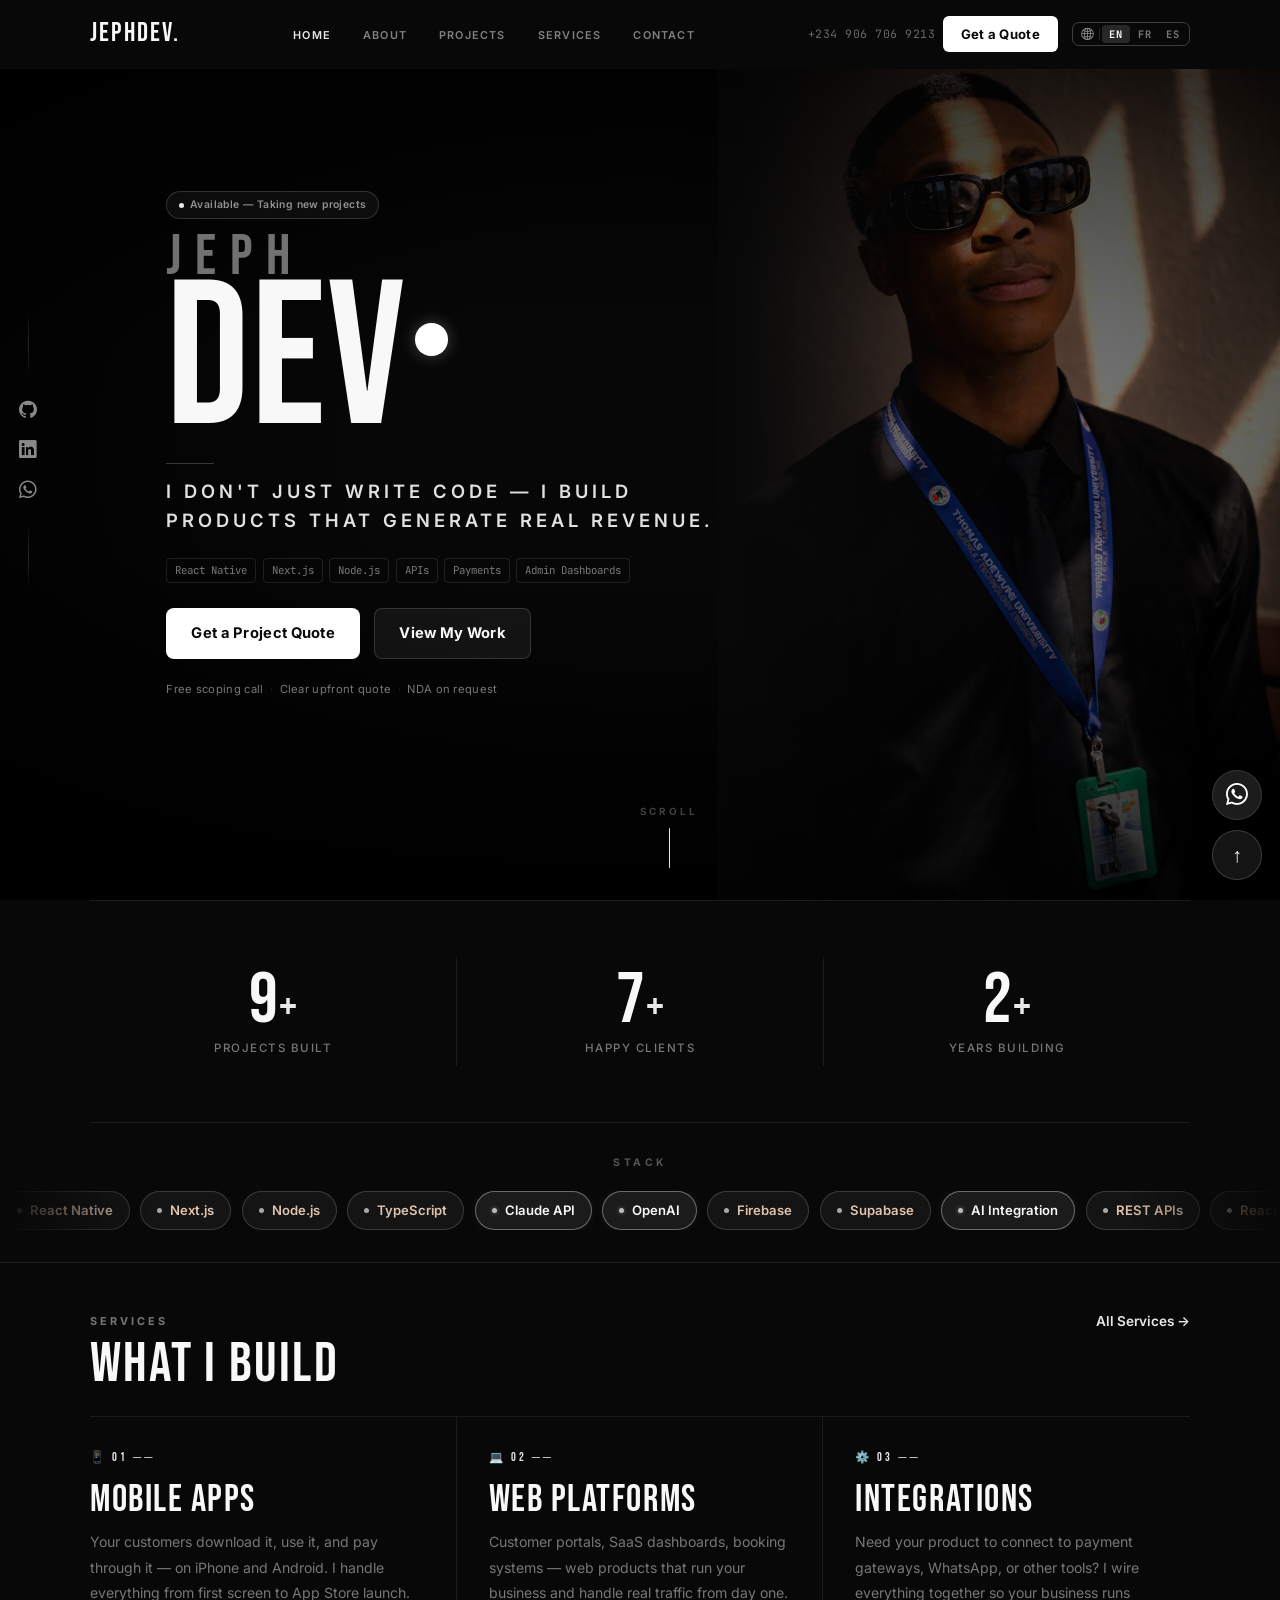
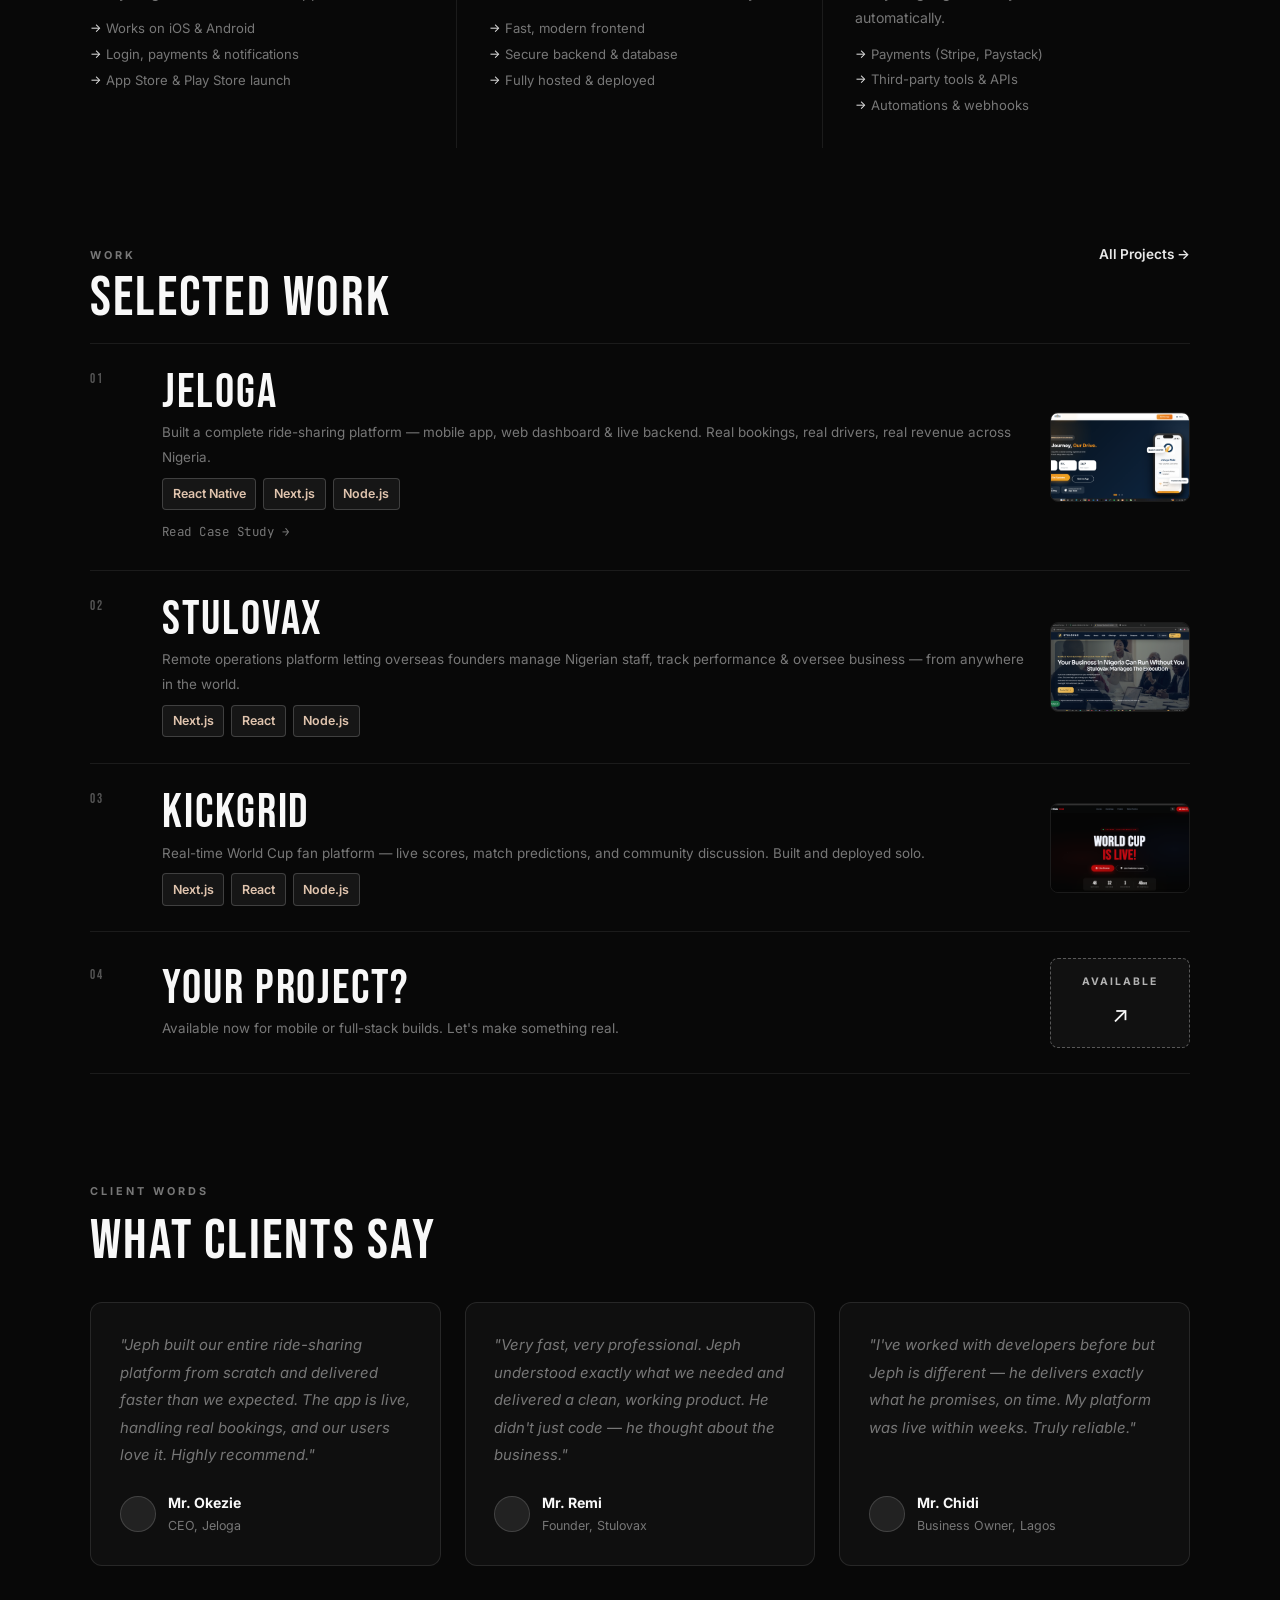
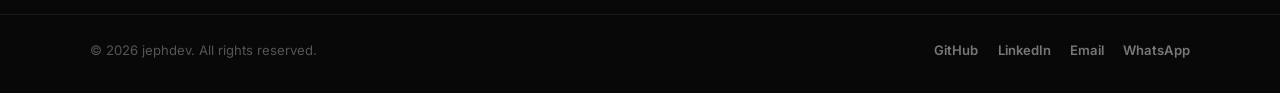
==== index.html @ 348a122e "Initial portfolio release — jephdev - Hero with cinematic DEV• blur reveal animation - Jeloga case s" ====
<!DOCTYPE html>
<html lang="en">
<head>
  <meta charset="UTF-8" />
  <meta name="viewport" content="width=device-width, initial-scale=1.0" />
  <title>jephdev | Mobile & Full-Stack Developer</title>
  <link rel="icon" type="image/png" href="favicon.png" />
  <meta name="description" content="jephdev — Mobile & Full-Stack developer. React Native, Next.js, Node.js. Available for hire." />
  <meta property="og:title" content="jephdev | Mobile & Full-Stack Developer" />
  <meta property="og:description" content="Building React Native apps and full-stack products. Available for your next project." />
  <meta property="og:image" content="profile.png" />
  <meta property="og:type" content="website" />
  <meta name="twitter:card" content="summary_large_image" />
  <link rel="preconnect" href="https://fonts.googleapis.com" />
  <link rel="preconnect" href="https://fonts.gstatic.com" crossorigin />
  <link href="https://fonts.googleapis.com/css2?family=Bebas+Neue&family=Inter:wght@400;500;600;700;800&family=JetBrains+Mono:wght@400;600;700&display=swap" rel="stylesheet" />
  <link rel="stylesheet" href="styles.css" />
</head>
<body>

  <!-- ══ NAV OVERLAY ══ -->
  <div class="nav-overlay" id="navOverlay" role="dialog" aria-modal="true" aria-label="Navigation">
    <div class="nav-overlay-inner">
      <ul class="nav-overlay-links">
        <li><a href="index.html" class="current"><span class="nav-num">01</span><span data-i18n="nav.home">Home</span></a></li>
        <li><a href="about.html"><span class="nav-num">02</span><span data-i18n="nav.about">About</span></a></li>
        <li><a href="projects.html"><span class="nav-num">03</span><span data-i18n="nav.projects">Projects</span></a></li>
        <li><a href="services.html"><span class="nav-num">04</span><span data-i18n="nav.services">Services</span></a></li>
        <li><a href="contact.html"><span class="nav-num">05</span><span data-i18n="nav.contact">Contact</span></a></li>
      </ul>
      <div class="nav-overlay-socials">
        <a href="https://github.com/jephcoded" target="_blank" rel="noopener noreferrer">GitHub</a>
        <a href="https://linkedin.com/in/jephdev" target="_blank" rel="noopener noreferrer">LinkedIn</a>
        <a href="mailto:jephcoding@gmail.com">Email</a>
        <a href="https://wa.me/2349067069213" target="_blank" rel="noopener noreferrer">WhatsApp</a>
      </div>
    </div>
  </div>

  <!-- ══ HEADER ══ -->
  <header class="header" id="siteHeader">
    <nav class="nav container">
      <a href="index.html" class="logo">jephdev<span>.</span></a>
      <ul class="nav-links-inline">
        <li><a href="index.html" class="current" data-i18n="nav.home">Home</a></li>
        <li><a href="about.html" data-i18n="nav.about">About</a></li>
        <li><a href="projects.html" data-i18n="nav.projects">Projects</a></li>
        <li><a href="services.html" data-i18n="nav.services">Services</a></li>
        <li><a href="contact.html" data-i18n="nav.contact">Contact</a></li>
      </ul>
      <div class="nav-right">
        <a href="tel:+2349067069213" class="nav-phone">+234 906 706 9213</a>
        <a href="contact.html" class="nav-cta-btn" data-i18n="nav.cta">Get a Quote</a>
        <a href="https://github.com/jephcoded" class="nav-icon-btn" target="_blank" rel="noopener noreferrer" aria-label="GitHub"><i class="bi bi-github"></i></a>
        <a href="https://wa.me/2349067069213" class="nav-icon-btn whatsapp-btn" target="_blank" rel="noopener noreferrer" aria-label="WhatsApp"><i class="bi bi-whatsapp"></i></a>
        <button class="menu-btn" id="menuBtn" aria-label="Open menu" aria-expanded="false" aria-controls="navOverlay">
          <span class="bar"></span><span class="bar"></span><span class="bar"></span>
        </button>
        <div class="lang-switcher">
          <button class="lang-btn active" data-lang="en">EN</button>
          <button class="lang-btn" data-lang="fr">FR</button>
          <button class="lang-btn" data-lang="es">ES</button>
        </div>
      </div>
    </nav>
  </header>

  <main>
    <section class="hero-full" id="hero">
      <aside class="hero-social-bar" aria-label="Social links">
        <div class="hero-social-line"></div>
        <a href="https://github.com/jephcoded" target="_blank" rel="noopener noreferrer" aria-label="GitHub"><i class="bi bi-github"></i></a>
        <a href="https://linkedin.com/in/jephdev" target="_blank" rel="noopener noreferrer" aria-label="LinkedIn"><i class="bi bi-linkedin"></i></a>
        <a href="https://wa.me/2349067069213" target="_blank" rel="noopener noreferrer" aria-label="WhatsApp"><i class="bi bi-whatsapp"></i></a>
        <div class="hero-social-line"></div>
      </aside>
      <div class="hero-photo-panel" aria-hidden="true">
        <img src="profile.png" alt="" class="hero-photo-img" loading="eager" />
      </div>
      <div class="hero-content">
        <div class="hero-avail-tag">
          <span class="hero-badge-dot"></span><span data-i18n="hero.badge">Available — Taking new projects</span>
        </div>
        <div class="hero-name-block">
          <span class="hero-name-top">JEPH</span>
          <span class="hero-name-big">DEV<span class="name-dot" aria-hidden="true"></span></span>
        </div>
        <p class="hero-tagline" id="heroTagline" data-i18n="hero.tagline">I don't just write code — I build products that generate real revenue.</p>
        <div class="hero-tech-tags" aria-hidden="true">
          <span>React Native</span><span>Next.js</span><span>Node.js</span><span>APIs</span><span>Payments</span><span>Admin Dashboards</span>
        </div>
        <div class="hero-actions" id="heroActions">
          <a href="contact.html" class="btn" data-i18n="hero.cta1">Get a Project Quote</a>
          <a href="projects.html" class="btn btn-ghost" data-i18n="hero.cta2">View My Work</a>
        </div>
        <p class="hero-trust">
          <span data-i18n="hero.trust1">Free scoping call</span>
          <span class="hero-trust-sep">·</span>
          <span data-i18n="hero.trust2">Clear upfront quote</span>
          <span class="hero-trust-sep">·</span>
          <span data-i18n="hero.trust3">NDA on request</span>
        </p>
      </div>
      <div class="hero-scroll" id="heroScroll" aria-hidden="true">
        <span data-i18n="hero.scroll">scroll</span>
        <div class="scroll-line"></div>
      </div>
    </section>

    <!-- ── Stats ── -->
    <section class="stats-section container">
      <div class="stats-row">
        <div class="stat-item">
          <div class="stat-number-wrap"><span class="stat-number" data-target="10">10</span><span class="stat-suffix">+</span></div>
          <span class="stat-label" data-i18n="stat.projects">Projects Built</span>
        </div>
        <div class="stat-item">
          <div class="stat-number-wrap"><span class="stat-number" data-target="8">8</span><span class="stat-suffix">+</span></div>
          <span class="stat-label" data-i18n="stat.clients">Happy Clients</span>
        </div>
        <div class="stat-item">
          <div class="stat-number-wrap"><span class="stat-number" data-target="3">3</span><span class="stat-suffix">+</span></div>
          <span class="stat-label" data-i18n="stat.years">Years Building</span>
        </div>
      </div>
    </section>

    <!-- ── Tech Marquee ── -->
    <section class="tech-section">
      <p class="tech-label">Stack</p>
      <div class="tech-marquee">
        <div class="tech-track" aria-hidden="true">
          <span class="tech-chip"><span class="tech-chip-dot"></span>React Native</span>
          <span class="tech-chip"><span class="tech-chip-dot"></span>Next.js</span>
          <span class="tech-chip"><span class="tech-chip-dot"></span>Node.js</span>
          <span class="tech-chip"><span class="tech-chip-dot"></span>TypeScript</span>
          <span class="tech-chip tech-chip--ai"><span class="tech-chip-dot"></span>Claude API</span>
          <span class="tech-chip tech-chip--ai"><span class="tech-chip-dot"></span>OpenAI</span>
          <span class="tech-chip"><span class="tech-chip-dot"></span>Firebase</span>
          <span class="tech-chip"><span class="tech-chip-dot"></span>Supabase</span>
          <span class="tech-chip tech-chip--ai"><span class="tech-chip-dot"></span>AI Integration</span>
          <span class="tech-chip"><span class="tech-chip-dot"></span>REST APIs</span>
          <span class="tech-chip"><span class="tech-chip-dot"></span>React</span>
          <span class="tech-chip"><span class="tech-chip-dot"></span>Git &amp; GitHub</span>
          <span class="tech-chip tech-chip--ai"><span class="tech-chip-dot"></span>Prompt Engineering</span>
          <span class="tech-chip"><span class="tech-chip-dot"></span>Figma</span>
          <span class="tech-chip"><span class="tech-chip-dot"></span>React Native</span>
          <span class="tech-chip"><span class="tech-chip-dot"></span>Next.js</span>
          <span class="tech-chip"><span class="tech-chip-dot"></span>Node.js</span>
          <span class="tech-chip"><span class="tech-chip-dot"></span>TypeScript</span>
          <span class="tech-chip tech-chip--ai"><span class="tech-chip-dot"></span>Claude API</span>
          <span class="tech-chip tech-chip--ai"><span class="tech-chip-dot"></span>OpenAI</span>
          <span class="tech-chip"><span class="tech-chip-dot"></span>Firebase</span>
          <span class="tech-chip"><span class="tech-chip-dot"></span>Supabase</span>
          <span class="tech-chip tech-chip--ai"><span class="tech-chip-dot"></span>AI Integration</span>
          <span class="tech-chip"><span class="tech-chip-dot"></span>REST APIs</span>
          <span class="tech-chip"><span class="tech-chip-dot"></span>React</span>
          <span class="tech-chip"><span class="tech-chip-dot"></span>Git &amp; GitHub</span>
          <span class="tech-chip tech-chip--ai"><span class="tech-chip-dot"></span>Prompt Engineering</span>
          <span class="tech-chip"><span class="tech-chip-dot"></span>Figma</span>
        </div>
      </div>
    </section>

    <!-- ── What I Build ── -->
    <section class="section container">
      <div style="display:flex; justify-content:space-between; align-items:center; flex-wrap:wrap; gap:0.5rem;">
        <p class="section-eyebrow" style="margin:0;" data-i18n="svc.eyebrow">Services</p>
        <a href="services.html" class="text-link" style="font-size:0.85rem;" data-i18n="svc.all">All Services →</a>
      </div>
      <h2 data-i18n="svc.title">What I Build</h2>
      <div class="services-editorial">
        <div class="service-col">
          <span class="service-col-num">📱 01 ──</span>
          <h3 data-i18n="svc1.title">Mobile Apps</h3>
          <p data-i18n="svc1.desc">Your customers download it, use it, and pay through it — on iPhone and Android. I handle everything from first screen to App Store launch.</p>
          <ul>
            <li data-i18n="svc1.li1">Works on iOS &amp; Android</li>
            <li data-i18n="svc1.li2">Login, payments &amp; notifications</li>
            <li data-i18n="svc1.li3">App Store &amp; Play Store launch</li>
          </ul>
        </div>
        <div class="service-col">
          <span class="service-col-num">💻 02 ──</span>
          <h3 data-i18n="svc2.title">Web Platforms</h3>
          <p data-i18n="svc2.desc">Customer portals, SaaS dashboards, booking systems — web products that run your business and handle real traffic from day one.</p>
          <ul>
            <li data-i18n="svc2.li1">Fast, modern frontend</li>
            <li data-i18n="svc2.li2">Secure backend &amp; database</li>
            <li data-i18n="svc2.li3">Fully hosted &amp; deployed</li>
          </ul>
        </div>
        <div class="service-col">
          <span class="service-col-num">⚙️ 03 ──</span>
          <h3 data-i18n="svc3.title">Integrations</h3>
          <p data-i18n="svc3.desc">Need your product to connect to payment gateways, WhatsApp, or other tools? I wire everything together so your business runs automatically.</p>
          <ul>
            <li data-i18n="svc3.li1">Payments (Stripe, Paystack)</li>
            <li data-i18n="svc3.li2">Third-party tools &amp; APIs</li>
            <li data-i18n="svc3.li3">Automations &amp; webhooks</li>
          </ul>
        </div>
      </div>
    </section>

    <!-- ── Selected Work ── -->
    <section class="section container">
      <div style="display:flex; justify-content:space-between; align-items:center; flex-wrap:wrap; gap:0.5rem;">
        <p class="section-eyebrow" style="margin:0;" data-i18n="work.eyebrow">Work</p>
        <a href="projects.html" class="text-link" style="font-size:0.85rem;" data-i18n="work.all">All Projects →</a>
      </div>
      <h2 data-i18n="work.title">Selected Work</h2>

      <div class="work-visual-list">

        <a href="jeloga.html" class="work-visual-item">
          <div class="work-visual-left">
            <span class="work-num">01</span>
            <div class="work-info">
              <h3 data-i18n="work1.title">Jeloga</h3>
              <p data-i18n="work1.desc">Built a complete ride-sharing platform — mobile app, web dashboard &amp; live backend. Real bookings, real drivers, real revenue across Nigeria.</p>
              <div class="stack-tags" style="margin-top:0.5rem;">
                <span>React Native</span><span>Next.js</span><span>Node.js</span>
              </div>
              <span style="display:inline-block; margin-top:0.75rem; font-size:0.78rem; font-family:var(--font-mono); color:var(--muted); letter-spacing:0.04em;" data-i18n="work1.cs">Read Case Study →</span>
            </div>
          </div>
          <div class="work-visual-right">
            <img src="jeloga.png" alt="Jeloga preview" class="work-thumb" loading="lazy" />
            <span class="work-arrow-badge">→</span>
          </div>
        </a>

        <a href="https://stulovax.com" target="_blank" rel="noopener noreferrer" class="work-visual-item">
          <div class="work-visual-left">
            <span class="work-num">02</span>
            <div class="work-info">
              <h3 data-i18n="work2.title">Stulovax</h3>
              <p data-i18n="work2.desc">Remote operations platform letting overseas founders manage Nigerian staff, track performance &amp; oversee business — from anywhere in the world.</p>
              <div class="stack-tags" style="margin-top:0.5rem;">
                <span>Next.js</span><span>React</span><span>Node.js</span>
              </div>
            </div>
          </div>
          <div class="work-visual-right">
            <img src="stulovax2.png" alt="Stulovax preview" class="work-thumb" loading="lazy" />
            <span class="work-arrow-badge">↗</span>
          </div>
        </a>

        <a href="https://kickgrid.live" target="_blank" rel="noopener noreferrer" class="work-visual-item">
          <div class="work-visual-left">
            <span class="work-num">03</span>
            <div class="work-info">
              <h3 data-i18n="work3.title">Kickgrid</h3>
              <p data-i18n="work3.desc">Real-time World Cup fan platform — live scores, match predictions, and community discussion. Built and deployed solo.</p>
              <div class="stack-tags" style="margin-top:0.5rem;">
                <span>Next.js</span><span>React</span><span>Node.js</span>
              </div>
            </div>
          </div>
          <div class="work-visual-right">
            <img src="kickgrid.png" alt="Kickgrid preview" class="work-thumb" loading="lazy" />
            <span class="work-arrow-badge">↗</span>
          </div>
        </a>

        <a href="contact.html" class="work-visual-item">
          <div class="work-visual-left">
            <span class="work-num">04</span>
            <div class="work-info">
              <h3 data-i18n="work4.title">Your Project?</h3>
              <p data-i18n="work4.desc">Available now for mobile or full-stack builds. Let's make something real.</p>
            </div>
          </div>
          <div class="work-visual-right">
            <div class="work-thumb-placeholder">
              <span style="font-size:0.65rem; letter-spacing:2px; text-transform:uppercase; color:var(--text); font-weight:700; opacity:0.7;" data-i18n="work4.avail">Available</span>
              <span style="font-size:1.4rem; color:var(--text);">↗</span>
            </div>
          </div>
        </a>

      </div>
    </section>

    <!-- ── Testimonials ── -->
    <section class="section container">
      <p class="section-eyebrow" data-i18n="testi.eyebrow">Client Words</p>
      <h2 data-i18n="testi.title">What Clients Say</h2>
      <div class="testimonials-grid">

        <div class="testimonial-card">
          <p class="testimonial-quote" data-i18n="testi1.quote">"Jeph built our entire ride-sharing platform from scratch and delivered faster than we expected. The app is live, handling real bookings, and our users love it. Highly recommend."</p>
          <div class="testimonial-author">
            <div class="testimonial-dot"></div>
            <div>
              <span class="testimonial-name" data-i18n="testi1.name">Mr. Okezie</span>
              <span class="testimonial-role" data-i18n="testi1.role">CEO, Jeloga</span>
            </div>
          </div>
        </div>

        <div class="testimonial-card">
          <p class="testimonial-quote" data-i18n="testi2.quote">"Very fast, very professional. Jeph understood exactly what we needed and delivered a clean, working product. He didn't just code — he thought about the business."</p>
          <div class="testimonial-author">
            <div class="testimonial-dot"></div>
            <div>
              <span class="testimonial-name" data-i18n="testi2.name">Mr. Remi</span>
              <span class="testimonial-role" data-i18n="testi2.role">Founder, Stulovax</span>
            </div>
          </div>
        </div>

        <div class="testimonial-card">
          <p class="testimonial-quote" data-i18n="testi3.quote">"I've worked with developers before but Jeph is different — he delivers exactly what he promises, on time. My platform was live within weeks. Truly reliable."</p>
          <div class="testimonial-author">
            <div class="testimonial-dot"></div>
            <div>
              <span class="testimonial-name" data-i18n="testi3.name">Mr. Chidi</span>
              <span class="testimonial-role" data-i18n="testi3.role">Business Owner, Lagos</span>
            </div>
          </div>
        </div>

      </div>
    </section>

  </main>

  <footer class="footer">
    <div class="container footer-content">
      <p>© <span id="year"></span> jephdev. <span data-i18n="footer.rights">All rights reserved.</span></p>
      <div class="socials">
        <a href="https://github.com/jephcoded" target="_blank" rel="noopener noreferrer">GitHub</a>
        <a href="https://linkedin.com/in/jephdev" target="_blank" rel="noopener noreferrer">LinkedIn</a>
        <a href="mailto:jephcoding@gmail.com">Email</a>
        <a href="https://wa.me/2349067069213" target="_blank" rel="noopener noreferrer">WhatsApp</a>
      </div>
    </div>
  </footer>

  <script src="script.js"></script>
</body>
</html>
---- styles.css ----
﻿/* =====================================================
   jephdev portfolio — styles.css
   Colors: black · orange · white
   ===================================================== */

@import url('https://fonts.googleapis.com/css2?family=Bebas+Neue&family=Inter:wght@400;500;600;700;800&family=JetBrains+Mono:wght@400;600;700&display=swap');
@import url('https://cdn.jsdelivr.net/npm/bootstrap-icons@1.11.3/font/bootstrap-icons.min.css');

:root {
  --bg:            #080808;
  --bg-2:          #111111;
  --text:          #f8f8f8;
  --muted:         #777;
  --muted-2:       #555;
  --accent:        #e8e8e8;
  --accent-rgb:    232, 232, 232;
  --accent-dim:    rgba(255, 255, 255, 0.06);
  --accent-border: rgba(255, 255, 255, 0.22);
  --accent-2:      #ffffff;
  --border:        rgba(255, 255, 255, 0.08);
  --border-2:      rgba(255, 255, 255, 0.05);

  --font-display: "Bebas Neue", sans-serif;
  --font-body:    "Inter", sans-serif;
  --font-code:    "JetBrains Mono", monospace;
  --font-mono:    "JetBrains Mono", monospace;
}

/* =====================
   RESET & BASE
   ===================== */

*, *::before, *::after { box-sizing: border-box; }

html { scroll-behavior: smooth; }

body {
  margin: 0;
  font-family: var(--font-body);
  background: var(--bg);
  color: var(--text);
  line-height: 1.6;
  overflow-x: hidden;
  -webkit-font-smoothing: antialiased;
}

/* =====================
   KEYFRAMES
   ===================== */

@keyframes blink {
  0%, 100% { opacity: 1; }
  50%       { opacity: 0; }
}

@keyframes fadeUp {
  from { opacity: 0; transform: translateY(20px); }
  to   { opacity: 1; transform: translateY(0); }
}

@keyframes fadeIn {
  from { opacity: 0; }
  to   { opacity: 1; }
}

@keyframes marquee {
  from { transform: translateX(0); }
  to   { transform: translateX(-50%); }
}

@keyframes glowPulse {
  0%, 100% { box-shadow: 0 0 0 rgba(255, 255, 255, 0); }
  50%       { box-shadow: 0 0 24px rgba(255, 255, 255, 0.3); }
}

@keyframes scrollLine {
  0%   { transform: scaleY(0); transform-origin: top; }
  50%  { transform: scaleY(1); transform-origin: top; }
  51%  { transform: scaleY(1); transform-origin: bottom; }
  100% { transform: scaleY(0); transform-origin: bottom; }
}

@keyframes overlayIn {
  from { opacity: 0; transform: scale(1.02); }
  to   { opacity: 1; transform: scale(1); }
}

/* =====================
   REVEAL ON SCROLL
   ===================== */

.reveal {
  opacity: 0;
  transform: translateY(18px);
  transition: opacity 1s ease, transform 1s ease;
}

.reveal-left  { transform: translateX(-22px); }
.reveal-right { transform: translateX(22px); }
.reveal-up    { transform: translateY(18px); }

.reveal.in {
  opacity: 1;
  transform: translate(0, 0);
}

/* =====================
   TOP BANNER
   ===================== */

.top-banner {
  height: 0;
  display: none; /* hidden on home — shown on inner pages */
  align-items: center;
  justify-content: center;
  gap: 0.65rem;
  border-bottom: 1px solid rgba(255, 255, 255, 0.15);
  color: #f0ddc8;
  background: rgba(255, 255, 255, 0.07);
  font-size: 0.78rem;
  font-weight: 600;
  letter-spacing: 0.3px;
  text-align: center;
  padding: 0 0.75rem;
}

.top-banner.show {
  height: 36px;
  display: flex;
  animation: fadeUp 0.4s ease;
}

.top-banner p { margin: 0; }

.top-banner button {
  background: transparent;
  border: none;
  color: #f0ddc8;
  font-size: 1.1rem;
  line-height: 1;
  cursor: pointer;
  opacity: 0.6;
  transition: opacity 0.2s;
}

.top-banner button:hover { opacity: 1; }

/* =====================
   LAYOUT
   ===================== */

.container {
  width: min(1100px, 92%);
  margin: 0 auto;
}

/* =====================
   HEADER / NAV
   ===================== */

.header {
  position: fixed;
  top: 0;
  left: 0;
  right: 0;
  z-index: 200;
  padding: 0;
  background: #080808;
  border-bottom: 1px solid transparent;
  transition: border-color 0.3s ease;
}

.header.scrolled {
  border-bottom-color: rgba(255, 255, 255, 0.1);
}

.nav {
  display: flex;
  justify-content: space-between;
  align-items: center;
  height: 68px;
}

/* Logo */
.logo {
  color: var(--text);
  text-decoration: none;
  font-family: var(--font-display);
  font-size: 1.7rem;
  letter-spacing: 0.08em;
  text-transform: uppercase;
  line-height: 1;
  z-index: 600;
  position: relative;
}

.logo span { color: var(--accent); }

/* Nav right: icons + hamburger */
.nav-right {
  display: flex;
  align-items: center;
  gap: 0.5rem;
  z-index: 600;
  position: relative;
}

/* Small orange icon buttons */
.nav-icon-btn {
  width: 34px;
  height: 34px;
  display: inline-flex;
  align-items: center;
  justify-content: center;
  border-radius: 8px;
  color: var(--accent);
  border: 1px solid var(--accent-border);
  background: var(--accent-dim);
  text-decoration: none;
  transition: background 0.2s ease, border-color 0.2s ease, transform 0.2s ease;
  flex-shrink: 0;
}

.nav-icon-btn:hover {
  background: rgba(255, 255, 255, 0.18);
  border-color: rgba(255, 255, 255, 0.6);
  transform: translateY(-1px);
}

.nav-icon-btn i {
  font-size: 15px;
  line-height: 1;
}

.nav-icon-btn svg {
  width: 15px;
  height: 15px;
  display: block;
}

/* Hamburger — boxed bold design */
.menu-btn {
  display: flex;
  flex-direction: column;
  justify-content: center;
  gap: 5px;
  width: 44px;
  height: 44px;
  cursor: pointer;
  background: transparent;
  border: 1.5px solid rgba(255, 255, 255, 0.22);
  border-radius: 4px;
  padding: 10px;
  flex-shrink: 0;
  position: relative;
  transition: border-color 0.25s ease, background 0.25s ease;
}

.menu-btn:hover {
  border-color: rgba(255,255,255,0.55);
  background: rgba(255,255,255,0.04);
}

.menu-btn.open {
  border-color: rgba(255,255,255,0.1);
  background: transparent;
}

.bar {
  display: block;
  width: 100%;
  height: 1.5px;
  background: var(--text);
  border-radius: 0;
  transition: transform 0.45s cubic-bezier(0.76, 0, 0.24, 1),
              opacity 0.2s ease,
              width 0.3s ease;
  transform-origin: center;
}

.bar:nth-child(3) { width: 65%; }

.menu-btn:hover .bar:nth-child(3) { width: 100%; }

.menu-btn.open .bar:nth-child(1) { transform: translateY(6.5px) rotate(45deg); }
.menu-btn.open .bar:nth-child(2) { opacity: 0; width: 0; }
.menu-btn.open .bar:nth-child(3) { transform: translateY(-6.5px) rotate(-45deg); width: 100%; }

/* ── Full-Screen Nav Overlay ── */
.nav-overlay {
  position: fixed;
  top: 0; left: 0; right: 0; bottom: 0;
  z-index: 9999;
  background: #050505;
  display: none;
  align-items: center;
  justify-content: center;
  overflow: hidden;
}

.nav-overlay.open {
  display: flex;
  animation: navOverlayIn 0.28s ease both;
}

@keyframes navOverlayIn {
  from { opacity: 0; }
  to   { opacity: 1; }
}

.nav-overlay::before {
  content: 'MENU';
  position: absolute;
  right: -0.05em;
  top: 50%;
  transform: translateY(-50%) rotate(90deg);
  font-family: var(--font-display);
  font-size: clamp(4rem, 8vw, 7rem);
  color: rgba(255,255,255,0.04);
  letter-spacing: 0.15em;
  pointer-events: none;
  user-select: none;
}

.nav-overlay::after {
  content: '';
  position: absolute;
  top: 0; left: 0;
  height: 1px;
  width: 0%;
  background: rgba(255,255,255,0.12);
  transition: width 0.5s ease 0.15s;
}

.nav-overlay.open::after {
  width: 100%;
}

.nav-overlay-inner {
  text-align: left;
  padding: 0 clamp(2rem, 8vw, 6rem);
  width: 100%;
  max-width: 900px;
}

.nav-overlay-links {
  list-style: none;
  padding: 0;
  margin: 0 0 3rem;
  display: flex;
  flex-direction: column;
  align-items: flex-start;
  gap: 0;
}

.nav-overlay-links li {
  overflow: hidden;
}

.nav-overlay-links a {
  font-family: var(--font-display);
  font-size: clamp(3.8rem, 10vw, 9rem);
  color: var(--text);
  text-decoration: none;
  text-transform: uppercase;
  letter-spacing: 0.02em;
  line-height: 1;
  display: flex;
  align-items: center;
  gap: 1.5rem;
  padding: 0.12em 0;
  transform: translateY(115%);
  transition: transform 0.65s cubic-bezier(0.22, 1, 0.36, 1), color 0.2s ease;
}

.nav-overlay-links a .nav-num {
  font-family: var(--font-mono);
  font-size: 0.62rem;
  color: var(--muted);
  letter-spacing: 2px;
  font-weight: 600;
  margin-top: 0.3em;
  align-self: flex-start;
}

.nav-overlay-links a:hover { color: rgba(255,255,255,0.5); }

.nav-overlay-links a.current { color: rgba(255,255,255,0.35); }
.nav-overlay-links a.current:hover { color: rgba(255,255,255,0.55); }

/* Stagger items open */
.nav-overlay.open .nav-overlay-links li:nth-child(1) a { transform: translateY(0); transition-delay: 0.18s; }
.nav-overlay.open .nav-overlay-links li:nth-child(2) a { transform: translateY(0); transition-delay: 0.25s; }
.nav-overlay.open .nav-overlay-links li:nth-child(3) a { transform: translateY(0); transition-delay: 0.32s; }
.nav-overlay.open .nav-overlay-links li:nth-child(4) a { transform: translateY(0); transition-delay: 0.39s; }
.nav-overlay.open .nav-overlay-links li:nth-child(5) a { transform: translateY(0); transition-delay: 0.46s; }

/* Reset on close */
.nav-overlay:not(.open) .nav-overlay-links a { transition-delay: 0s !important; }

.nav-overlay-socials {
  display: flex;
  gap: 2rem;
  justify-content: flex-start;
  opacity: 0;
  transform: translateY(12px);
  transition: opacity 0.45s ease 0.6s, transform 0.45s ease 0.6s;
}

.nav-overlay.open .nav-overlay-socials {
  opacity: 1;
  transform: translateY(0);
}

.nav-overlay:not(.open) .nav-overlay-socials {
  transition-delay: 0s;
}

.nav-overlay-socials a {
  color: var(--muted);
  text-decoration: none;
  font-size: 0.78rem;
  font-weight: 600;
  letter-spacing: 1.5px;
  text-transform: uppercase;
  transition: color 0.2s ease;
}

.nav-overlay-socials a:hover { color: var(--text); }

/* ── Nav inline links (desktop) ── */
.nav-links-inline {
  display: none; /* shown via media query below */
  list-style: none;
  gap: 2rem;
  padding: 0;
  margin: 0;
}

.nav-links-inline a {
  font-size: 0.68rem;
  font-weight: 600;
  letter-spacing: 1.2px;
  text-transform: uppercase;
  color: rgba(248, 248, 248, 0.5);
  text-decoration: none;
  transition: color 0.2s ease;
}

.nav-links-inline a:hover  { color: var(--text); }
.nav-links-inline a.current { color: var(--accent); }

/* ── Nav phone number ── */
.nav-phone {
  display: none; /* shown via media query below */
  font-family: 'JetBrains Mono', monospace;
  font-size: 0.72rem;
  color: rgba(248, 248, 248, 0.4);
  text-decoration: none;
  letter-spacing: 0.5px;
  white-space: nowrap;
  transition: color 0.2s ease;
}
.nav-phone:hover { color: var(--accent); }

.nav-cta-btn {
  display: none;
  padding: 0.45rem 1.1rem;
  border-radius: 6px;
  background: #ffffff;
  color: #0a0a0a;
  font-size: 0.82rem;
  font-weight: 700;
  letter-spacing: 0.3px;
  text-decoration: none;
  white-space: nowrap;
  transition: background 0.2s ease, transform 0.15s ease;
}
.nav-cta-btn:hover { background: #e0e0e0; transform: translateY(-1px); }

@media (min-width: 840px) {
  .nav-links-inline { display: flex; }
  .nav-phone        { display: block; }
  .nav-cta-btn      { display: inline-flex; align-items: center; }
  .menu-btn         { display: none; }
  .nav-icon-btn     { display: none; }
}

/* =====================
   HERO — JASON MARTIN LAYOUT
   ===================== */

.hero-full {
  position: relative;
  min-height: 100vh;
  display: flex;
  align-items: center;
  justify-content: flex-start;
  overflow: hidden;
  background: var(--bg);
}

/* Top/bottom cinematic bars */
.hero-full::before {
  content: "";
  position: absolute;
  inset: 0;
  background: linear-gradient(to bottom, rgba(0,0,0,0.72) 0%, rgba(0,0,0,0.05) 38%, rgba(0,0,0,0.05) 62%, rgba(0,0,0,0.82) 100%);
  z-index: 1;
  pointer-events: none;
}

/* Radial edge vignette — cinematic dark surround */
.hero-full::after {
  content: "";
  position: absolute;
  inset: 0;
  display: block;
  background: radial-gradient(ellipse at 50% 50%, transparent 28%, rgba(0,0,0,0.5) 62%, rgba(0,0,0,0.92) 100%);
  pointer-events: none;
  z-index: 1;
}

/* ── Main content block ── */
.hero-content {
  position: relative;
  z-index: 2;
  text-align: left;
  padding: 0 0 0 clamp(7rem, 13vw, 12rem);
  max-width: 60%;
  width: 100%;
}

/* ── Left social strip ── */
.hero-social-bar {
  position: absolute;
  left: 0;
  top: 0;
  bottom: 0;
  width: 56px;
  display: flex;
  flex-direction: column;
  align-items: center;
  justify-content: center;
  gap: 1.4rem;
  z-index: 3;
}

.hero-social-bar a {
  color: rgba(248, 248, 248, 0.55);
  font-size: 1.1rem;
  line-height: 1;
  display: flex;
  transition: color 0.2s ease, transform 0.2s ease;
}
.hero-social-bar a:hover { color: #ffffff; transform: translateY(-3px); }

.hero-social-line {
  width: 1px;
  height: 70px;
  background: linear-gradient(to bottom, transparent, rgba(255,255,255,0.15), transparent);
  flex-shrink: 0;
}

/* ── Right photo panel ── */
.hero-photo-panel {
  position: absolute;
  right: 0;
  top: 0;
  bottom: 0;
  width: 44%;
  z-index: 1;
  overflow: hidden;
}

/* Gradient that blends photo into dark background */
.hero-photo-panel::before {
  content: '';
  position: absolute;
  inset: 0;
  background: linear-gradient(
    to right,
    #080808 0%,
    rgba(8,8,8,0.6) 35%,
    rgba(8,8,8,0.08) 100%
  );
  z-index: 2;
}

.hero-photo-img {
  width: 100%;
  height: 100%;
  object-fit: cover;
  object-position: center top;
  filter: brightness(1.2) contrast(1.04);
}

/* ── Availability tag ── */
.hero-avail-tag {
  display: inline-flex;
  align-items: center;
  gap: 0.35rem;
  padding: 0.28rem 0.75rem;
  border-radius: 999px;
  border: 1px solid rgba(255, 255, 255, 0.15);
  background: rgba(255, 255, 255, 0.04);
  color: rgba(255, 255, 255, 0.55);
  font-size: 0.65rem;
  font-weight: 600;
  letter-spacing: 0.4px;
  margin-bottom: 0.8rem;
  opacity: 0;
  animation: fadeUp 0.6s ease 0.1s both;
}

.hero-badge-dot {
  width: 5px;
  height: 5px;
  border-radius: 50%;
  background: var(--accent);
  animation: glowPulse 1.8s ease-in-out infinite;
}

/* ── Hero entrance keyframes ── */
@keyframes jephReveal {
  from { opacity: 0; letter-spacing: 28px; transform: translateY(-6px); }
  to   { opacity: 0.45; letter-spacing: 14px; transform: translateY(0); }
}
@keyframes devReveal {
  from { opacity: 0; filter: blur(18px); transform: scale(1.07); }
  to   { opacity: 1; filter: blur(0);    transform: scale(1); }
}
@keyframes dotPop {
  0%   { transform: scale(0); opacity: 0; }
  70%  { transform: scale(1.25); opacity: 1; }
  100% { transform: scale(1); opacity: 1; }
}
@keyframes lineGrow  { from { width: 0; opacity: 0; } to { width: 3rem; opacity: 1; } }
@keyframes fadeUp    { from { opacity: 0; transform: translateY(14px);  } to { opacity: 1;    transform: none; } }

.hero-name-block {
  display: flex;
  flex-direction: column;
  line-height: 0.88;
  margin: 0 0 0.6rem;
}

.hero-name-block::after {
  content: '';
  display: block;
  height: 1px;
  width: 0;
  background: rgba(255,255,255,0.2);
  margin-top: 1rem;
  animation: lineGrow 0.9s cubic-bezier(0.22,1,0.36,1) 0.7s forwards;
}

.hero-name-top {
  font-family: 'Bebas Neue', sans-serif;
  font-size: clamp(2rem, 4.5vw, 4rem);
  color: var(--text);
  letter-spacing: 14px;
  display: block;
  opacity: 0;
  margin-bottom: -0.1em;
  animation: jephReveal 0.75s cubic-bezier(0.22, 1, 0.36, 1) 0.2s both;
}

.hero-name-big {
  font-family: 'Bebas Neue', sans-serif;
  font-size: clamp(5rem, 16vw, 14rem);
  color: var(--text);
  letter-spacing: 2px;
  display: block;
  line-height: 0.83;
  opacity: 0;
  animation: devReveal 1s cubic-bezier(0.16, 1, 0.3, 1) 0.55s both;
}

.hero-name-big .name-dot {
  display: inline-block;
  width: 0.16em;
  height: 0.16em;
  background: #ffffff;
  border-radius: 50%;
  vertical-align: middle;
  margin-left: 0.04em;
  margin-bottom: 0.12em;
  box-shadow: 0 0 16px rgba(255,255,255,0.25);
  animation: dotPop 0.5s cubic-bezier(0.34, 1.56, 0.64, 1) 1.35s both;
}

/* ── Tagline (left-aligned) ── */
.hero-tagline {
  font-size: clamp(0.9rem, 1.8vw, 1.15rem);
  font-weight: 600;
  color: rgba(255, 255, 255, 0.88);
  letter-spacing: 4px;
  text-transform: uppercase;
  margin: 0.8rem 0 2rem;
  text-align: left;
  opacity: 0;
  animation: fadeUp 0.7s ease 0.5s both;
}
.hero-tagline.visible { opacity: 1; transform: none; }

.hero-tagline::after {
  content: '|';
  display: inline-block;
  margin-left: 3px;
  opacity: 0;
  animation: none;
}
.hero-tagline.visible::after {
  animation: blink 1.1s step-end 0.9s infinite;
  opacity: 1;
}

/* ── CTAs ── */
.hero-actions {
  display: flex;
  gap: 0.9rem;
  justify-content: flex-start;
  flex-wrap: wrap;
  opacity: 0;
  animation: fadeUp 0.7s ease 0.65s both;
}
.hero-actions.visible { opacity: 1; transform: none; }

/* ── Trust strip ── */
.hero-trust {
  display: flex;
  align-items: center;
  justify-content: flex-start;
  flex-wrap: wrap;
  gap: 0.4rem;
  margin-top: 1.4rem;
  font-size: 0.7rem;
  color: var(--muted);
  letter-spacing: 0.3px;
}
.hero-trust-sep { opacity: 0.3; }

/* ── Mobile: stack + hide photo/social ── */
@media (max-width: 840px) {
  .hero-full { justify-content: center; }
  .hero-content {
    text-align: center;
    padding: 0 1.5rem;
    max-width: 100%;
  }
  /* Photo becomes full-bleed background on mobile */
  .hero-photo-panel {
    display: block;
    width: 100%;
    position: absolute;
    inset: 0;
  }
  .hero-photo-panel::before {
    background: linear-gradient(
      to bottom,
      rgba(8,8,8,0.55) 0%,
      rgba(8,8,8,0.35) 50%,
      rgba(8,8,8,0.7) 100%
    );
  }
  .hero-photo-img { object-position: center 15%; }
  .hero-social-bar  { display: none; }
  .hero-tagline { text-align: center; }
  .hero-actions { justify-content: center; }
  .hero-trust   { justify-content: center; }
  .hero-name-top { letter-spacing: 8px; }
}

/* ── Scroll hint ── */
.hero-scroll {
  position: absolute;
  bottom: 2rem;
  left: 50%;
  transform: translateX(-50%);
  z-index: 3;
  display: flex;
  flex-direction: column;
  align-items: center;
  gap: 0.5rem;
  opacity: 0;
  animation: fadeUp 0.6s ease 0.85s both;
}
.hero-scroll.visible { opacity: 1; }

.hero-scroll span {
  font-size: 0.62rem;
  font-weight: 700;
  letter-spacing: 3px;
  text-transform: uppercase;
  color: rgba(255,255,255,0.25);
}

/* ── Availability badge (kept for other uses) ── */
.hero-badge {
  display: inline-flex;
  align-items: center;
  gap: 0.45rem;
  padding: 0.42rem 1rem;
  border-radius: 999px;
  border: 1px solid rgba(255, 255, 255, 0.3);
  background: rgba(255, 255, 255, 0.08);
  color: rgba(255,255,255,0.7);
  font-size: 0.8rem;
  font-weight: 600;
  letter-spacing: 0.5px;
}

/* (old display-name, cursor, tagline, actions, scroll blocks removed — now defined above) */

.scroll-line {
  width: 1px;
  height: 40px;
  background: rgba(255, 255, 255, 0.3);
  overflow: hidden;
  border-radius: 999px;
}

.scroll-line::after {
  content: "";
  display: block;
  width: 100%;
  height: 100%;
  background: var(--accent);
  animation: scrollLine 1.8s ease-in-out infinite;
}

/* =====================
   BUTTONS
   ===================== */

.btn {
  display: inline-block;
  padding: 0.78rem 1.5rem;
  border-radius: 8px;
  border: 1px solid rgba(255, 255, 255, 0.14);
  background: #ffffff;
  color: #0a0a0a;
  text-decoration: none;
  font-family: var(--font-body);
  font-weight: 700;
  font-size: 0.92rem;
  letter-spacing: 0.3px;
  cursor: pointer;
  transition: transform 0.2s ease, box-shadow 0.25s ease, background 0.2s ease;
}

.btn:hover {
  transform: translateY(-2px);
  box-shadow: 0 12px 30px rgba(255, 255, 255, 0.2);
  background: #f0f0f0;
}

.btn-sm {
  padding: 0.48rem 0.85rem;
  font-size: 0.84rem;
  background: var(--accent-dim);
  color: var(--text);
  border-color: var(--accent-border);
}

.btn-sm:hover {
  background: rgba(255, 255, 255, 0.18);
  border-color: rgba(255, 255, 255, 0.6);
  box-shadow: none;
}

.btn-ghost {
  background: rgba(255, 255, 255, 0.06);
  border-color: rgba(255, 255, 255, 0.14);
  color: var(--text);
}

.btn-ghost:hover {
  background: rgba(255, 255, 255, 0.1);
  box-shadow: 0 12px 30px rgba(0, 0, 0, 0.25);
}

.btn-orange {
  background: #ffffff;
  border-color: #ffffff;
  color: #080808;
}

.btn-orange:hover {
  background: #e0e0e0;
  box-shadow: 0 12px 30px rgba(255, 255, 255, 0.18);
}

/* =====================
   STATS ROW
   ===================== */

.stats-section {
  padding: 3.5rem 0;
  border-top: 1px solid var(--border);
  border-bottom: 1px solid var(--border);
}

.stats-row {
  display: flex;
  gap: 0;
  flex-wrap: wrap;
}

.stat-item {
  flex: 1;
  min-width: 120px;
  display: flex;
  flex-direction: column;
  align-items: center;
  gap: 0.15rem;
  padding: 0.5rem 1rem;
  border-right: 1px solid var(--border);
}

.stat-item:last-child { border-right: none; }

.stat-number-wrap {
  display: flex;
  align-items: baseline;
  gap: 1px;
  line-height: 1;
}

.stat-number {
  font-family: var(--font-display);
  font-size: clamp(2.8rem, 6vw, 4.5rem);
  font-weight: 400;
  color: var(--text);
  line-height: 1;
}

.stat-suffix {
  font-family: var(--font-display);
  font-size: clamp(1.8rem, 3.5vw, 2.8rem);
  color: var(--accent);
  line-height: 1;
}

.stat-label {
  font-size: 0.72rem;
  color: var(--muted);
  font-weight: 500;
  letter-spacing: 1.5px;
  text-transform: uppercase;
  text-align: center;
}

/* =====================
   TECH MARQUEE
   ===================== */

.tech-section {
  padding: 2rem 0;
  border-bottom: 1px solid var(--border);
}

.tech-label {
  text-align: center;
  font-size: 0.65rem;
  font-weight: 700;
  letter-spacing: 3.5px;
  color: var(--muted-2);
  margin: 0 0 1.2rem;
  text-transform: uppercase;
}

.tech-marquee {
  overflow: hidden;
  -webkit-mask-image: linear-gradient(to right, transparent, black 12%, black 88%, transparent);
  mask-image: linear-gradient(to right, transparent, black 12%, black 88%, transparent);
}

.tech-track {
  display: flex;
  gap: 0.65rem;
  width: max-content;
  animation: marquee 30s linear infinite;
}

.tech-track:hover { animation-play-state: paused; }

.tech-chip {
  display: inline-flex;
  align-items: center;
  gap: 0.5rem;
  padding: 0.5rem 1rem;
  background: rgba(255, 255, 255, 0.05);
  border: 1px solid rgba(255, 255, 255, 0.16);
  border-radius: 999px;
  font-size: 0.82rem;
  font-weight: 600;
  color: #e0c4ae;
  white-space: nowrap;
  cursor: default;
  transition: background 0.2s ease, border-color 0.2s ease, transform 0.2s ease;
}

.tech-chip:hover {
  background: rgba(255, 255, 255, 0.12);
  border-color: rgba(255, 255, 255, 0.38);
  transform: translateY(-2px);
}

.tech-chip--ai {
  border-color: rgba(255, 255, 255, 0.35);
  background: rgba(255, 255, 255, 0.08);
  color: var(--text);
  box-shadow: 0 0 10px rgba(255, 255, 255, 0.06);
}

.tech-chip--ai .tech-chip-dot {
  background: #ffffff;
  box-shadow: 0 0 4px rgba(255,255,255,0.5);
}

.tech-chip-dot {
  width: 5px;
  height: 5px;
  border-radius: 50%;
  background: var(--accent);
  opacity: 0.7;
  flex-shrink: 0;
}

/* =====================
   SECTION STYLES
   ===================== */

.section { padding: 3rem 0; }

.section-eyebrow {
  display: inline-block;
  font-size: 0.68rem;
  font-weight: 700;
  letter-spacing: 3px;
  text-transform: uppercase;
  color: var(--accent);
  margin-bottom: 0.5rem;
}

.section-head {
  display: flex;
  justify-content: space-between;
  align-items: center;
  gap: 0.8rem;
  margin-bottom: 0.8rem;
}

.section h2 {
  font-family: var(--font-display);
  font-size: clamp(2rem, 5vw, 3.5rem);
  font-weight: 400;
  text-transform: uppercase;
  letter-spacing: 0.04em;
  margin: 0.3rem 0 0.8rem;
  line-height: 1;
}

.section p {
  color: var(--muted);
  line-height: 1.85;
}

/* =====================
   PAGE HERO (inner pages)
   ===================== */

.page-main {
  min-height: 70vh;
  padding-top: 5rem; /* account for fixed nav */
}

.page-hero {
  padding: 3rem 0 1.8rem;
  border-bottom: 1px solid var(--border);
  margin-bottom: 0;
}

.page-hero h1 {
  font-family: var(--font-display);
  font-size: clamp(2.5rem, 7vw, 5.5rem);
  font-weight: 400;
  text-transform: uppercase;
  letter-spacing: 0.04em;
  line-height: 0.95;
  margin: 0.4rem 0 0.8rem;
}

.page-hero p {
  color: var(--muted);
  max-width: 620px;
  font-size: 0.96rem;
}

/* =====================
   GRADIENT TEXT
   ===================== */

.gradient-text {
  background: linear-gradient(135deg, #ffffff 20%, var(--accent) 80%);
  -webkit-background-clip: text;
  -webkit-text-fill-color: transparent;
  background-clip: text;
}

/* =====================
   GRID & CARDS
   ===================== */

.grid { display: grid; gap: 1px; }

.cards-3 { grid-template-columns: repeat(3, minmax(0, 1fr)); }
.cards-2 { grid-template-columns: repeat(2, minmax(0, 1fr)); }

/* Border-based card (editorial style) */
.card {
  background: transparent;
  border: 1px solid var(--border);
  border-radius: 0;
  padding: 1.6rem;
  transition: background 0.25s ease, border-color 0.25s ease;
}

.card:hover {
  background: rgba(255, 255, 255, 0.03);
  border-color: rgba(255, 255, 255, 0.22);
}

.card h3 {
  font-family: var(--font-display);
  font-size: 1.5rem;
  font-weight: 400;
  text-transform: uppercase;
  letter-spacing: 0.04em;
  margin: 0 0 0.6rem;
}

.card p {
  color: var(--muted);
  font-size: 0.9rem;
  line-height: 1.8;
  margin: 0;
}

/* Cards with radius (for some sections) */
.card-rounded {
  border-radius: 12px;
  background: rgba(255, 255, 255, 0.04);
}

/* =====================
   SERVICE ICON
   ===================== */

.service-icon {
  font-size: 1.8rem;
  display: block;
  margin-bottom: 0.65rem;
  line-height: 1;
}

/* =====================
   TECH GRID (about page)
   ===================== */

.tech-grid {
  display: flex;
  flex-wrap: wrap;
  gap: 0.55rem;
  margin-top: 0.9rem;
}

.tech-grid-chip {
  display: inline-flex;
  align-items: center;
  gap: 0.4rem;
  padding: 0.5rem 0.9rem;
  background: rgba(255, 255, 255, 0.06);
  border: 1px solid rgba(255, 255, 255, 0.18);
  border-radius: 6px;
  font-size: 0.82rem;
  font-weight: 600;
  color: #e0c4ae;
  transition: background 0.2s ease, border-color 0.2s ease;
}

.tech-grid-chip:hover {
  background: rgba(255, 255, 255, 0.12);
  border-color: rgba(255, 255, 255, 0.38);
}

/* =====================
   TAGS & BADGES
   ===================== */

.tag {
  display: inline-block;
  font-size: 0.7rem;
  font-weight: 700;
  color: var(--accent);
  background: rgba(255, 255, 255, 0.1);
  border: 1px solid rgba(255, 255, 255, 0.25);
  border-radius: 4px;
  padding: 0.22rem 0.55rem;
  margin-bottom: 0.7rem;
  text-transform: uppercase;
  letter-spacing: 1px;
}

.availability {
  display: inline-flex;
  align-items: center;
  gap: 0.45rem;
  margin: 0;
  width: fit-content;
  padding: 0.4rem 0.9rem;
  border-radius: 999px;
  border: 1px solid rgba(255, 255, 255, 0.25);
  background: rgba(255, 255, 255, 0.08);
  color: rgba(255,255,255,0.7);
  font-weight: 600;
  font-size: 0.82rem;
  animation: glowPulse 2.8s ease-in-out infinite;
}

.text-link {
  color: var(--accent);
  text-decoration: none;
  font-weight: 600;
  transition: opacity 0.2s ease;
}

.text-link:hover { opacity: 0.7; }

/* =====================
   STACK TAGS
   ===================== */

.stack-tags {
  display: flex;
  flex-wrap: wrap;
  gap: 0.45rem;
  margin-top: 0.6rem;
}

.stack-tags span {
  border: 1px solid rgba(255, 255, 255, 0.18);
  background: rgba(255, 255, 255, 0.06);
  border-radius: 4px;
  padding: 0.32rem 0.6rem;
  font-size: 0.78rem;
  color: #e0c4ae;
  font-weight: 600;
}

/* =====================
   PROJECT ELEMENTS
   ===================== */

.project {
  position: relative;
  overflow: hidden;
  transition: border-color 0.2s ease;
}

.project:hover {
  border-color: rgba(255, 255, 255, 0.4);
}

.featured-project {
  padding: 1.4rem;
  border: 1px solid var(--border);
  margin-bottom: 1px;
  position: relative;
  overflow: hidden;
}

.featured-project::before {
  content: "";
  position: absolute;
  top: 0;
  left: 0;
  right: 0;
  height: 2px;
  background: linear-gradient(90deg, transparent, var(--accent), transparent);
  opacity: 0.7;
}

.showcase-feature { margin-bottom: 0; }

.showcase-layout {
  display: grid;
  grid-template-columns: 1fr minmax(280px, 1.1fr);
  gap: 2rem;
  align-items: center;
}

.showcase-copy h2 {
  font-family: var(--font-display);
  font-size: clamp(2rem, 4vw, 3.5rem);
  font-weight: 400;
  text-transform: uppercase;
  letter-spacing: 0.04em;
  margin: 0.4rem 0 0.7rem;
  line-height: 1;
}

.showcase-media {
  border-radius: 10px;
  overflow: hidden;
  border: 1px solid var(--border);
  background: #000;
}

.project-video {
  width: 100%;
  display: block;
  aspect-ratio: 16 / 9;
  background: #000;
}

.project-preview { overflow: hidden; }

.project-preview img {
  width: 100%;
  display: block;
  aspect-ratio: 16 / 10;
  object-fit: cover;
  border: 1px solid var(--border);
  transition: transform 0.3s ease;
  border-radius: 0;
  margin-bottom: 1rem;
}

.project-preview:hover img { transform: scale(1.03); }

.project-links {
  margin-top: 0.9rem;
  display: flex;
  gap: 1rem;
}

.project-links a {
  color: var(--text);
  text-decoration: none;
  font-weight: 600;
  font-size: 0.9rem;
  transition: color 0.2s ease;
}

.project-links a:hover { color: var(--accent); }

.project-cta { margin-top: 1rem; }

.project-grid { margin-top: 1px; }

/* =====================
   FAQ
   ===================== */

.faq-section { padding-top: 0.5rem; }
.faq-list { display: grid; gap: 1px; }

.faq-item {
  background: transparent;
  border: 1px solid var(--border);
  border-radius: 0;
  padding: 0 1.2rem;
  transition: background 0.2s ease, border-color 0.2s ease;
}

.faq-item[open] {
  background: rgba(255, 255, 255, 0.03);
  border-color: rgba(255, 255, 255, 0.2);
}

.faq-item summary {
  cursor: pointer;
  list-style: none;
  font-weight: 600;
  font-size: 0.95rem;
  padding: 1rem 0;
}

.faq-item summary::-webkit-details-marker { display: none; }

.faq-item summary::after {
  content: "+";
  float: right;
  color: var(--accent);
  font-size: 1.2rem;
  line-height: 1;
  font-weight: 300;
}

.faq-item[open] summary::after { content: "−"; }

.faq-item p {
  margin: 0 0 1rem;
  color: var(--muted);
  font-size: 0.9rem;
  line-height: 1.8;
}

/* =====================
   CONTACT FORM
   ===================== */

.contact-form {
  max-width: 100%;
  display: grid;
  gap: 1rem;
}

.contact-form label {
  display: grid;
  gap: 0.4rem;
  font-weight: 600;
  font-size: 0.88rem;
  text-transform: uppercase;
  letter-spacing: 0.8px;
  color: var(--muted);
}

input, textarea {
  width: 100%;
  background: rgba(255, 255, 255, 0.04);
  border: 1px solid var(--border);
  color: var(--text);
  border-radius: 0;
  padding: 0.85rem 1rem;
  font-family: var(--font-body);
  font-size: 0.95rem;
  transition: border-color 0.2s ease, box-shadow 0.2s ease;
}

input:focus, textarea:focus {
  outline: none;
  border-color: rgba(255, 255, 255, 0.5);
  box-shadow: 0 0 0 3px rgba(255, 255, 255, 0.08);
}

.form-note {
  margin: 0;
  color: #e0c4ae;
  font-size: 0.88rem;
}

.form-success {
  display: none;
  padding: 1rem 1.2rem;
  background: rgba(255, 255, 255, 0.08);
  border: 1px solid rgba(255, 255, 255, 0.25);
  border-radius: 0;
  color: rgba(255,255,255,0.7);
  font-weight: 600;
  font-size: 0.9rem;
}

/* =====================
   FOOTER
   ===================== */

.footer {
  border-top: 1px solid var(--border);
  padding: 1.6rem 0 2rem;
}

.footer-content {
  display: flex;
  justify-content: space-between;
  align-items: center;
  gap: 1rem;
  flex-wrap: wrap;
}

.footer-content p {
  margin: 0;
  color: var(--muted-2);
  font-size: 0.82rem;
}

.socials {
  display: flex;
  gap: 1.2rem;
}

.socials a {
  color: var(--muted);
  text-decoration: none;
  font-size: 0.82rem;
  font-weight: 600;
  transition: color 0.2s ease;
}

.socials a:hover { color: var(--accent); }

/* =====================
   FLOATING ACTIONS
   ===================== */

.floating-actions {
  position: fixed;
  right: 18px;
  bottom: 20px;
  z-index: 140;
  display: flex;
  flex-direction: column;
  gap: 10px;
}

.cursor-glow {
  position: fixed;
  top: 0; left: 0;
  width: 200px; height: 200px;
  border-radius: 50%;
  pointer-events: none;
  z-index: 90;
  opacity: 0;
  background: radial-gradient(circle, rgba(255, 255, 255, 0.08) 0%, transparent 65%);
  transform: translate(-50%, -50%);
  transition: opacity 0.2s ease;
}

.float-btn {
  width: 50px; height: 50px;
  border-radius: 50%;
  border: 1px solid rgba(255, 255, 255, 0.1);
  text-decoration: none;
  display: inline-flex;
  align-items: center;
  justify-content: center;
  font-size: 20px;
  cursor: pointer;
  transition: transform 0.2s ease, box-shadow 0.2s ease, opacity 0.2s ease;
}

.float-btn:hover { transform: translateY(-3px); }

.nav-icon-btn.whatsapp-btn {
  color: var(--accent);
  border-color: rgba(255, 255, 255, 0.5);
}

.nav-icon-btn.whatsapp-btn:hover {
  background: rgba(255, 255, 255, 0.22);
  border-color: var(--accent);
}

.float-btn.whatsapp {
  background: #1c1c1c;
  color: #fff;
  border: 1px solid rgba(255,255,255,0.12);
  box-shadow: 0 8px 20px rgba(0, 0, 0, 0.4);
}

.float-btn.scroll-top {
  background: rgba(255, 255, 255, 0.08);
  border-color: rgba(255, 255, 255, 0.18);
  color: var(--text);
  opacity: 0;
  pointer-events: none;
}

.float-btn.scroll-top.show {
  opacity: 1;
  pointer-events: auto;
}

/* =====================
   TYPED CURSOR (generic)
   ===================== */

.typed-cursor {
  display: inline-block;
  width: 2px;
  height: 0.9em;
  background: var(--accent);
  margin-left: 2px;
  vertical-align: text-bottom;
  border-radius: 1px;
  animation: blink 1s step-end infinite;
}

/* =====================
   REDUCED MOTION
   ===================== */

@media (prefers-reduced-motion: reduce) {
  *, *::before, *::after {
    animation: none !important;
    transition: none !important;
  }
  .reveal { opacity: 1; transform: none; }
  .hero-tagline, .hero-actions, .hero-scroll, .hero-avail-tag,
  .hero-name-top, .hero-name-big { opacity: 1; transform: none; }
  .hero-name-top { opacity: 0.45; }
}

/* =====================
   RESPONSIVE: 900px
   ===================== */

@media (max-width: 900px) {
  .showcase-layout { grid-template-columns: 1fr; }
  .cards-3 { grid-template-columns: repeat(2, 1fr); }

  .stats-row { flex-wrap: wrap; }
  .stat-item {
    flex: 1 1 calc(50% - 2px);
    border-bottom: 1px solid var(--border);
  }
  .stat-item:nth-child(2n) { border-right: none; }
  .stat-item:nth-last-child(-n+2) { border-bottom: none; }
}

/* =====================
   RESPONSIVE: 760px
   ===================== */

@media (max-width: 760px) {
  .nav-icon-btn { width: 30px; height: 30px; }
  .nav-icon-btn svg { width: 13px; height: 13px; }
  .nav-icon-btn i { font-size: 13px; }

  .hero-display-name { font-size: clamp(4.5rem, 20vw, 8rem); }

  .page-hero h1 { font-size: clamp(2.2rem, 11vw, 4rem); }

  .section h2 { font-size: clamp(1.8rem, 9vw, 3rem); }

  .cards-3, .cards-2 { grid-template-columns: 1fr; }

  .floating-actions { right: 12px; bottom: 14px; gap: 8px; }
  .float-btn { width: 44px; height: 44px; font-size: 18px; }

  .stats-row { flex-direction: column; }
  .stat-item {
    flex: auto;
    border-right: none;
    border-bottom: 1px solid var(--border);
    flex-direction: row;
    justify-content: space-between;
    align-items: center;
    padding: 1rem 0;
  }
  .stat-item:last-child { border-bottom: none; }
  .stat-label { text-align: right; }
}

@media (max-width: 480px) {
  .hero-display-name { font-size: clamp(3.8rem, 22vw, 6rem); }
  .nav-right { gap: 0.35rem; }
}

/* =====================
   EDITORIAL WORK LIST
   ===================== */

.work-list { display: grid; gap: 0; }

.work-item {
  display: grid;
  grid-template-columns: 3.5rem 1fr auto;
  align-items: center;
  gap: 1.5rem;
  padding: 1.6rem 0;
  border-bottom: 1px solid var(--border);
  text-decoration: none;
  color: var(--text);
  transition: padding-left 0.22s ease;
}

.work-item:first-child { border-top: 1px solid var(--border); }
.work-item:hover { padding-left: 0.6rem; }

.work-num {
  font-family: var(--font-display);
  font-size: 0.82rem;
  color: var(--muted-2);
  letter-spacing: 2px;
}

.work-info h3 {
  font-family: var(--font-display);
  font-size: clamp(1.8rem, 4vw, 3rem);
  font-weight: 400;
  text-transform: uppercase;
  letter-spacing: 0.04em;
  margin: 0 0 0.2rem;
  line-height: 1;
  transition: color 0.2s ease;
}

.work-item:hover .work-info h3 { color: var(--accent); }

.work-info p { color: var(--muted); font-size: 0.84rem; margin: 0; }

.work-arrow {
  font-size: 1.4rem;
  color: var(--muted-2);
  transition: color 0.2s ease, transform 0.22s ease;
  flex-shrink: 0;
}

.work-item:hover .work-arrow {
  color: var(--accent);
  transform: translate(3px, -3px);
}

/* =====================
   EDITORIAL SERVICE COLS
   ===================== */

.services-editorial {
  display: grid;
  grid-template-columns: repeat(3, 1fr);
  gap: 0;
  border-top: 1px solid var(--border);
  margin-top: 1.4rem;
}

.service-col {
  padding: 2rem 2rem 2rem 0;
  border-right: 1px solid var(--border);
}

.service-col:last-child { border-right: none; padding-right: 0; padding-left: 2rem; }
.service-col:nth-child(2) { padding-left: 2rem; }

.service-col-num {
  font-family: var(--font-display);
  font-size: 0.72rem;
  color: var(--accent);
  letter-spacing: 3px;
  display: block;
  margin-bottom: 0.9rem;
}

.service-col h3 {
  font-family: var(--font-display);
  font-size: clamp(1.6rem, 3vw, 2.4rem);
  font-weight: 400;
  text-transform: uppercase;
  letter-spacing: 0.04em;
  margin: 0 0 0.6rem;
  line-height: 1;
}

.service-col p { color: var(--muted); font-size: 0.88rem; line-height: 1.8; margin: 0; }

.service-col ul {
  margin: 0.8rem 0 0;
  padding: 0;
  list-style: none;
  display: flex;
  flex-direction: column;
  gap: 0.3rem;
}

.service-col ul li {
  color: var(--muted);
  font-size: 0.82rem;
  padding-left: 1rem;
  position: relative;
}

.service-col ul li::before {
  content: "→";
  position: absolute;
  left: 0;
  color: var(--accent);
  font-size: 0.75rem;
}

/* =====================
   ABOUT PAGE
   ===================== */

.about-hero {
  padding: 2.5rem 0 3rem;
  border-bottom: 1px solid var(--border);
}

.about-layout {
  display: grid;
  grid-template-columns: minmax(240px, 360px) 1fr;
  gap: 4.5rem;
  align-items: start;
}

.about-photo-wrap { position: relative; }

.about-photo {
  width: 100%;
  display: block;
  filter: grayscale(0.3) contrast(1.05) brightness(1.02);
  -webkit-mask-image:
    radial-gradient(ellipse 100% 95% at 50% 40%,
      rgba(0,0,0,1) 32%, rgba(0,0,0,0.95) 52%,
      rgba(0,0,0,0.55) 72%, rgba(0,0,0,0) 100%);
  mask-image:
    radial-gradient(ellipse 100% 95% at 50% 40%,
      rgba(0,0,0,1) 32%, rgba(0,0,0,0.95) 52%,
      rgba(0,0,0,0.55) 72%, rgba(0,0,0,0) 100%);
  -webkit-mask-repeat: no-repeat;
  mask-repeat: no-repeat;
}

.about-photo-glow {
  position: absolute;
  bottom: -10px;
  left: 50%;
  transform: translateX(-50%);
  width: 80%;
  height: 50px;
  background: radial-gradient(ellipse, rgba(255, 255, 255, 0.22) 0%, transparent 70%);
  filter: blur(22px);
  pointer-events: none;
}

.about-copy h1 {
  font-family: var(--font-display);
  font-size: clamp(3rem, 7vw, 6rem);
  font-weight: 400;
  text-transform: uppercase;
  letter-spacing: 0.04em;
  line-height: 0.92;
  margin: 0.4rem 0 1.4rem;
}

.about-copy .bio {
  color: var(--muted);
  font-size: 0.96rem;
  line-height: 1.85;
  margin: 0 0 0.85rem;
}

.about-copy .bio strong { color: var(--text); font-weight: 700; }

.about-actions {
  display: flex;
  gap: 0.8rem;
  flex-wrap: wrap;
  margin-top: 1.6rem;
}

/* =====================
   STACK SECTION
   ===================== */

.stack-section { padding: 3rem 0; }

.stack-groups {
  display: grid;
  grid-template-columns: repeat(4, 1fr);
  gap: 0;
  border-top: 1px solid var(--border);
  margin-top: 1.2rem;
}

.stack-group {
  padding: 1.6rem 1.4rem 1.6rem 0;
  border-right: 1px solid var(--border);
}

.stack-group:last-child { border-right: none; padding-right: 0; padding-left: 1.4rem; }
.stack-group:not(:first-child) { padding-left: 1.4rem; }

.stack-group-title {
  font-size: 0.62rem;
  font-weight: 700;
  letter-spacing: 3px;
  text-transform: uppercase;
  color: var(--accent);
  margin: 0 0 1rem;
  display: block;
}

/* =====================
   PROCESS LIST
   ===================== */

.process-list { display: grid; gap: 0; margin-top: 1.2rem; }

.process-item {
  display: grid;
  grid-template-columns: 5rem 1fr;
  gap: 1.5rem;
  padding: 1.8rem 0;
  border-bottom: 1px solid var(--border);
}

.process-item:first-child { border-top: 1px solid var(--border); }

.process-num {
  font-family: var(--font-display);
  font-size: 3.5rem;
  color: rgba(255, 255, 255, 0.3);
  line-height: 1;
}

.process-body h4 {
  font-family: var(--font-display);
  font-size: 1.7rem;
  font-weight: 400;
  text-transform: uppercase;
  letter-spacing: 0.04em;
  margin: 0 0 0.35rem;
  line-height: 1;
}

.process-body p { color: var(--muted); font-size: 0.88rem; margin: 0; line-height: 1.75; }

/* =====================
   CONTACT LAYOUT
   ===================== */

.contact-layout {
  display: grid;
  grid-template-columns: 1fr minmax(240px, 340px);
  gap: 4.5rem;
  padding: 3rem 0 4rem;
}

.contact-sidebar-title {
  font-size: 0.62rem;
  font-weight: 700;
  letter-spacing: 3px;
  text-transform: uppercase;
  color: var(--accent);
  margin: 0 0 0;
  display: block;
}

.quick-link {
  display: flex;
  align-items: center;
  gap: 1rem;
  padding: 1.1rem 0;
  border-bottom: 1px solid var(--border);
  text-decoration: none;
  color: var(--text);
  transition: color 0.2s ease, padding-left 0.2s ease;
}

.quick-link:first-of-type { border-top: 1px solid var(--border); margin-top: 0.8rem; }
.quick-link:hover { color: var(--accent); padding-left: 0.4rem; }

.quick-link-icon { font-size: 1.1rem; width: 2rem; flex-shrink: 0; }
.quick-link-text { flex: 1; }
.quick-link-text span { display: block; font-weight: 600; font-size: 0.9rem; }
.quick-link-label { color: var(--muted); font-size: 0.74rem; font-weight: 400; }

/* =====================
   WIP CARD
   ===================== */

.card-wip {
  display: flex;
  flex-direction: column;
  align-items: flex-start;
  justify-content: flex-end;
  min-height: 200px;
  border-style: dashed;
  border-color: rgba(255, 255, 255, 0.15);
  background: rgba(255, 255, 255, 0.02);
}

.card-wip h3 { font-family: var(--font-display); font-size: 1.4rem; text-transform: uppercase; }
.card-wip p { font-size: 0.84rem; }

.wip-badge {
  display: inline-flex;
  align-items: center;
  gap: 0.35rem;
  font-size: 0.65rem;
  font-weight: 700;
  color: var(--accent);
  background: rgba(255, 255, 255, 0.08);
  border: 1px solid rgba(255, 255, 255, 0.22);
  border-radius: 4px;
  padding: 0.2rem 0.5rem;
  text-transform: uppercase;
  letter-spacing: 1px;
  margin-bottom: 0.5rem;
}

/* =====================
   RESPONSIVE EXTRA
   ===================== */

@media (max-width: 900px) {
  .services-editorial { grid-template-columns: 1fr; }
  .service-col { padding: 1.5rem 0; border-right: none; border-bottom: 1px solid var(--border); }
  .service-col:last-child { border-bottom: none; padding-left: 0; }
  .service-col:nth-child(2) { padding-left: 0; }

  .about-layout { grid-template-columns: 1fr; gap: 2rem; text-align: center; }
  .about-photo-wrap { max-width: 220px; margin: 0 auto; }
  .about-actions { justify-content: center; }

  .stack-groups { grid-template-columns: 1fr 1fr; }
  .stack-group:nth-child(2) { border-right: none; }
  .stack-group:nth-child(3) {
    border-right: 1px solid var(--border);
    border-top: 1px solid var(--border);
    padding-left: 0;
  }
  .stack-group:nth-child(4) { border-top: 1px solid var(--border); }

  .contact-layout { grid-template-columns: 1fr; gap: 2.5rem; }
  .work-item { grid-template-columns: 2.5rem 1fr auto; gap: 1rem; }
}

@media (max-width: 760px) {
  .about-layout { text-align: center; }
  .about-photo-wrap {
    margin: 0 auto;
    max-width: 180px;
    order: -1; /* image always first on mobile */
  }
  .about-photo {
    aspect-ratio: 1 / 1;
    object-fit: cover;
    object-position: top center;
    border-radius: 50%;
  }
  .about-actions { justify-content: center; }

  .stack-groups { grid-template-columns: 1fr; }
  .stack-group { border-right: none; border-bottom: 1px solid var(--border); padding: 1.2rem 0; }
  .stack-group:not(:first-child) { padding-left: 0; }
  .stack-group:last-child { border-bottom: none; }

  .work-item { grid-template-columns: 1fr auto; gap: 0.8rem; }
  .work-num { display: none; }

  .process-item { grid-template-columns: 3rem 1fr; gap: 1rem; }
}

/* =====================
   WORK VISUAL LIST (home page — projects with thumbnails)
   ===================== */

.work-visual-list { display: grid; gap: 0; margin-top: 1rem; }

.work-visual-item {
  display: grid;
  grid-template-columns: 1fr auto;
  gap: 1.5rem;
  align-items: center;
  padding: 1.6rem 0;
  border-bottom: 1px solid var(--border);
  text-decoration: none;
  color: var(--text);
  transition: padding-left 0.3s ease;
  position: relative;
}

.work-visual-item:first-child { border-top: 1px solid var(--border); }

.work-visual-item::after {
  content: '';
  position: absolute;
  bottom: 0; left: 0;
  height: 1px;
  width: 0;
  background: var(--accent);
  transition: width 0.45s cubic-bezier(0.22, 1, 0.36, 1);
}
.work-visual-item:hover::after { width: 100%; }
.work-visual-item:hover { padding-left: 0.5rem; }

.work-visual-left {
  display: grid;
  grid-template-columns: 3.5rem 1fr;
  gap: 1rem;
  align-items: start;
}

.work-visual-item:hover .work-info h3 { color: var(--accent); }

.work-visual-right {
  position: relative;
  flex-shrink: 0;
}

.work-thumb {
  width: 140px;
  height: 90px;
  object-fit: cover;
  object-position: top center;
  border-radius: 8px;
  border: 1px solid var(--border);
  display: block;
  filter: grayscale(0.2);
  transition: transform 0.4s ease, filter 0.3s ease, border-color 0.3s ease;
}

.work-visual-item:hover .work-thumb {
  transform: scale(1.04);
  filter: grayscale(0);
  border-color: rgba(255, 255, 255, 0.4);
}

.work-arrow-badge {
  position: absolute;
  top: -8px;
  right: -8px;
  width: 28px;
  height: 28px;
  background: var(--accent);
  border-radius: 50%;
  display: flex;
  align-items: center;
  justify-content: center;
  font-size: 0.75rem;
  color: #fff;
  font-weight: 700;
  transform: scale(0);
  transition: transform 0.25s cubic-bezier(0.34, 1.56, 0.64, 1);
}

.work-visual-item:hover .work-arrow-badge { transform: scale(1); }

.work-thumb-placeholder {
  width: 140px;
  height: 90px;
  border-radius: 8px;
  border: 1px dashed rgba(255, 255, 255, 0.3);
  background: rgba(255, 255, 255, 0.04);
  display: flex;
  flex-direction: column;
  align-items: center;
  justify-content: center;
  gap: 0.3rem;
  color: var(--accent);
  transition: border-color 0.3s ease, background 0.3s ease;
}
.work-visual-item:hover .work-thumb-placeholder {
  border-color: rgba(255, 255, 255, 0.6);
  background: rgba(255, 255, 255, 0.08);
}

@media (max-width: 640px) {
  .work-visual-item {
    grid-template-columns: 1fr;
    grid-template-rows: auto auto;
    gap: 0.85rem;
  }
  /* Image comes first on mobile */
  .work-visual-right { order: -1; }
  .work-thumb { width: 100%; height: 160px; }
  .work-thumb-placeholder { width: 100%; height: 100px; }
  .work-arrow-badge { display: none; }
  /* Collapse number column so text uses full width */
  .work-visual-left { grid-template-columns: 1fr; gap: 0; }
  .work-visual-left .work-num { display: none; }
  .work-info h3 { font-size: clamp(1.5rem, 7vw, 2rem); }
  .work-info p { font-size: 0.9rem; line-height: 1.7; }
}

/* =====================================================================
   PREMIUM ANIMATIONS — added for elevated feel
   ===================================================================== */

/* ── New keyframes ── */

@keyframes pageEnter {
  from { opacity: 0; transform: translateY(14px); }
  to   { opacity: 1; transform: translateY(0); }
}

@keyframes floatY {
  0%, 100% { transform: translateY(0px); }
  50%       { transform: translateY(-7px); }
}

@keyframes playPulse {
  0%, 100% { box-shadow: 0 0 0 0 rgba(255, 255, 255, 0.55); }
  60%       { box-shadow: 0 0 0 14px rgba(255, 255, 255, 0); }
}

@keyframes gradientShift {
  0%   { background-position: 0% center; }
  100% { background-position: -250% center; }
}

@keyframes borderGlow {
  0%, 100% { border-color: rgba(255, 255, 255, 0.25); }
  50%       { border-color: rgba(255, 255, 255, 0.6); }
}

/* ── Page entrance ── */
.page-main {
  animation: pageEnter 0.55s cubic-bezier(0.22, 1, 0.36, 1) both;
}

/* ── Gradient text shimmer (white shimmer only) ── */
.gradient-text {
  background: linear-gradient(
    90deg,
    rgba(255,255,255,0.6) 0%,
    #ffffff 35%,
    rgba(255,255,255,0.4) 60%,
    #ffffff 85%,
    rgba(255,255,255,0.6) 100%
  );
  background-size: 250% auto;
  -webkit-background-clip: text;
  -webkit-text-fill-color: transparent;
  background-clip: text;
  animation: gradientShift 6s linear infinite;
}

/* ── Availability tag floats gently ── */
.hero-avail-tag {
  animation: floatY 4s ease-in-out infinite;
}

/* ── Scroll progress bar ── */
.scroll-progress {
  position: fixed;
  top: 0; left: 0;
  height: 2px;
  width: 0%;
  background: var(--accent);
  z-index: 10000;
  transition: width 0.08s linear;
  box-shadow: 0 0 8px rgba(255, 255, 255, 0.6);
}

/* ── Stagger reveal for grids ── */
.stagger-child {
  opacity: 0;
  transform: translateY(20px);
  transition: opacity 0.55s ease, transform 0.55s ease;
}

.stagger-child.in {
  opacity: 1;
  transform: translateY(0);
}

/* ── Magnetic button — smooth transition for transform ── */
.btn { transition: background 0.2s ease, color 0.2s ease, border-color 0.2s ease, transform 0.15s ease, box-shadow 0.2s ease; }

/* ── Work item orange underline sweep ── */
.work-item { position: relative; }
.work-item::after {
  content: '';
  position: absolute;
  bottom: 0; left: 0;
  width: 0;
  height: 1px;
  background: var(--accent);
  transition: width 0.45s cubic-bezier(0.22, 1, 0.36, 1);
}
.work-item:hover::after { width: 100%; }

/* ── Nav overlay links ── */
.nav-overlay-links a {
  transition: color 0.2s ease, letter-spacing 0.3s ease;
}
.nav-overlay-links a:hover {
  letter-spacing: 0.12em;
}

/* ═══════════════════════════════════════════════════
   PROJECT CARD — click-to-play design
   =================================================== */

.project-card-media {
  position: relative;
  overflow: hidden;
  height: 250px;
  background: #000;
  cursor: pointer;
}

.project-card-thumb {
  width: 100%;
  height: 100%;
  object-fit: cover;
  object-position: top center;
  display: block;
  transition: transform 0.55s cubic-bezier(0.22, 1, 0.36, 1), opacity 0.35s ease;
}

.project-card-media:hover .project-card-thumb {
  transform: scale(1.05);
}

.project-card-video {
  position: absolute;
  inset: 0;
  width: 100%;
  height: 100%;
  object-fit: cover;
  opacity: 0;
  pointer-events: none;
  transition: opacity 0.4s ease;
}

.project-card-video.is-playing {
  opacity: 1;
  pointer-events: auto;
}

/* play overlay */
.project-play-overlay {
  position: absolute;
  inset: 0;
  background: rgba(8, 8, 8, 0.48);
  display: flex;
  flex-direction: column;
  align-items: center;
  justify-content: center;
  gap: 0.65rem;
  border: none;
  cursor: pointer;
  opacity: 0;
  transition: opacity 0.3s ease, background 0.3s ease;
  backdrop-filter: blur(2px);
  -webkit-backdrop-filter: blur(2px);
}

.project-card-media:hover .project-play-overlay,
.project-play-overlay.always-show {
  opacity: 1;
}

.project-play-overlay.is-hidden {
  opacity: 0 !important;
  pointer-events: none;
}

.play-btn-circle {
  width: 62px;
  height: 62px;
  border-radius: 50%;
  background: var(--accent);
  display: flex;
  align-items: center;
  justify-content: center;
  color: #fff;
  font-size: 26px;
  transition: transform 0.25s ease;
  animation: playPulse 2.8s ease-in-out infinite;
}

.project-play-overlay:hover .play-btn-circle {
  transform: scale(1.08);
  animation: none;
  box-shadow: 0 0 0 14px rgba(255, 255, 255, 0);
}

.play-label {
  font-size: 0.67rem;
  font-weight: 700;
  letter-spacing: 3px;
  text-transform: uppercase;
  color: rgba(255, 255, 255, 0.8);
}

/* project card border glow on hover */
.project-card:hover {
  animation: borderGlow 2s ease-in-out infinite;
}

/* ── Testimonials ── */
.testimonials-grid {
  display: grid;
  grid-template-columns: repeat(3, 1fr);
  gap: 1.5rem;
  margin-top: 2rem;
}

.testimonial-card {
  background: rgba(255,255,255,0.03);
  border: 1px solid rgba(255,255,255,0.1);
  border-radius: 12px;
  padding: 1.8rem;
  display: flex;
  flex-direction: column;
  gap: 1.4rem;
  transition: border-color 0.3s ease;
}
.testimonial-card:hover { border-color: rgba(255,255,255,0.25); }

.testimonial-quote {
  font-size: 0.93rem;
  line-height: 1.75;
  color: rgba(255,255,255,0.75);
  font-style: italic;
  margin: 0;
  flex: 1;
}

.testimonial-author {
  display: flex;
  align-items: center;
  gap: 0.75rem;
}

.testimonial-dot {
  width: 36px;
  height: 36px;
  border-radius: 50%;
  background: rgba(255,255,255,0.08);
  border: 1px solid rgba(255,255,255,0.15);
  flex-shrink: 0;
}

.testimonial-name {
  display: block;
  font-weight: 700;
  font-size: 0.88rem;
  color: var(--text);
}

.testimonial-role {
  display: block;
  font-size: 0.78rem;
  color: var(--muted);
  margin-top: 0.1rem;
}

@media (max-width: 840px) {
  .testimonials-grid { grid-template-columns: 1fr; }
}

/* ── Jeloga featured video ── */
.jeloga-feature video {
  transition: opacity 0.3s ease;
}

@media (max-width: 860px) {
  .project-card-media { height: 200px; }
}

@media (max-width: 500px) {
  .project-card-media { height: 180px; }
  .play-btn-circle { width: 50px; height: 50px; font-size: 20px; }
}

/* ═══════════════════════════════════════════════════
   LANGUAGE SWITCHER
   =================================================== */
html { transition: opacity 0.22s ease; }
html.lang-fade { opacity: 0; }

.lang-switcher {
  display: flex;
  align-items: center;
  border: 1px solid rgba(255,255,255,0.22);
  border-radius: 7px;
  padding: 0.12rem 0.12rem 0.12rem 0.5rem;
  gap: 0.05rem;
  margin-left: 0.4rem;
  position: relative;
  transition: border-color 0.25s ease, box-shadow 0.25s ease;
}

.lang-globe {
  font-size: 0.78rem;
  color: rgba(255,255,255,0.55);
  padding-right: 0.35rem;
  border-right: 1px solid rgba(255,255,255,0.12);
  margin-right: 0.1rem;
  line-height: 1;
  display: flex;
  align-items: center;
}

.lang-btn {
  background: none;
  border: none;
  color: rgba(255,255,255,0.45);
  font-family: var(--font-mono);
  font-size: 0.65rem;
  font-weight: 700;
  letter-spacing: 0.07em;
  cursor: pointer;
  padding: 0.26rem 0.45rem;
  border-radius: 4px;
  line-height: 1;
  transition: color 0.15s ease, background 0.15s ease;
}
.lang-btn:hover { color: var(--text); }
.lang-btn.active { color: var(--text); background: rgba(255,255,255,0.13); }

/* First-visit pulse — draws the eye once, then never again */
@keyframes langNotice {
  0%   { box-shadow: 0 0 0 0 rgba(255,255,255,0);   border-color: rgba(255,255,255,0.22); }
  30%  { box-shadow: 0 0 0 5px rgba(255,255,255,0.1); border-color: rgba(255,255,255,0.55); }
  60%  { box-shadow: 0 0 0 3px rgba(255,255,255,0.06); border-color: rgba(255,255,255,0.4); }
  100% { box-shadow: 0 0 0 0 rgba(255,255,255,0);   border-color: rgba(255,255,255,0.22); }
}
.lang-switcher.lang-notice {
  animation: langNotice 1.1s ease 2;
}

/* First-visit tooltip */
.lang-tip {
  position: absolute;
  bottom: calc(100% + 10px);
  left: 50%;
  transform: translateX(-50%);
  background: rgba(255,255,255,0.96);
  color: #111;
  font-family: var(--font-mono);
  font-size: 0.62rem;
  font-weight: 700;
  letter-spacing: 0.08em;
  padding: 0.35rem 0.75rem;
  border-radius: 5px;
  white-space: nowrap;
  pointer-events: none;
  opacity: 0;
  animation: tipFade 3.2s ease 0.8s both;
}
.lang-tip::after {
  content: '';
  position: absolute;
  top: 100%;
  left: 50%;
  transform: translateX(-50%);
  border: 5px solid transparent;
  border-top-color: rgba(255,255,255,0.96);
}
@keyframes tipFade {
  0%   { opacity: 0; transform: translateX(-50%) translateY(4px); }
  15%  { opacity: 1; transform: translateX(-50%) translateY(0); }
  75%  { opacity: 1; }
  100% { opacity: 0; }
}

/* ═══════════════════════════════════════════════════
   HERO TECH TAGS (index — positioning row)
   =================================================== */
.hero-tech-tags {
  display: flex;
  flex-wrap: wrap;
  gap: 0.4rem;
  margin: -0.6rem 0 1.6rem;
}
.hero-tech-tags span {
  font-family: var(--font-mono);
  font-size: 0.67rem;
  color: var(--muted);
  border: 1px solid rgba(255,255,255,0.1);
  border-radius: 4px;
  padding: 0.18rem 0.5rem;
}

/* ═══════════════════════════════════════════════════
   JELOGA CASE STUDY PAGE
   =================================================== */
.case-hero-meta {
  display: flex;
  justify-content: space-between;
  align-items: center;
  flex-wrap: wrap;
  gap: 0.75rem;
  margin-bottom: 1.2rem;
}
.case-back-link {
  font-size: 0.8rem;
  color: var(--muted);
  text-decoration: none;
  transition: color 0.2s ease;
}
.case-back-link:hover { color: var(--text); }

.case-tagline {
  font-size: clamp(1rem, 2.2vw, 1.25rem);
  color: rgba(255,255,255,0.72);
  max-width: 680px;
  line-height: 1.65;
  margin: 0.9rem 0 1.6rem;
}
.case-badges {
  display: flex;
  flex-wrap: wrap;
  gap: 0.6rem;
}
.case-badge {
  font-family: var(--font-mono);
  font-size: 0.68rem;
  padding: 0.3rem 0.75rem;
  border: 1px solid rgba(255,255,255,0.14);
  border-radius: 100px;
  color: rgba(255,255,255,0.65);
}

.case-screenshot-wrap {
  margin: 1rem 0 3rem;
}
.case-screenshot {
  width: 100%;
  max-height: 500px;
  object-fit: cover;
  border-radius: 14px;
  border: 1px solid rgba(255,255,255,0.08);
  display: block;
}

.case-brief-grid {
  display: grid;
  grid-template-columns: 1fr 260px;
  gap: 3rem;
  margin-top: 2rem;
}
.case-brief-body p {
  color: rgba(255,255,255,0.72);
  line-height: 1.85;
  font-size: 1rem;
  margin-bottom: 1.1rem;
}
.case-info-card {
  border: 1px solid rgba(255,255,255,0.07);
  border-radius: 10px;
  overflow: hidden;
}
.case-info-row {
  padding: 0.85rem 1.1rem;
  border-bottom: 1px solid rgba(255,255,255,0.06);
  display: flex;
  flex-direction: column;
  gap: 0.15rem;
}
.case-info-row:last-child { border-bottom: none; }
.case-info-label {
  font-family: var(--font-mono);
  font-size: 0.6rem;
  text-transform: uppercase;
  letter-spacing: 0.1em;
  color: var(--muted);
}
.case-info-value {
  font-size: 0.88rem;
  font-weight: 600;
  color: var(--text);
}

.case-features-grid {
  display: grid;
  grid-template-columns: repeat(3, 1fr);
  gap: 1.2rem;
  margin-top: 2rem;
}
.case-feature {
  background: rgba(255,255,255,0.02);
  border: 1px solid rgba(255,255,255,0.07);
  border-radius: 10px;
  padding: 1.3rem;
}
.case-feature-icon { font-size: 1.3rem; display: block; margin-bottom: 0.6rem; }
.case-feature h4 { font-size: 0.9rem; font-weight: 700; margin-bottom: 0.35rem; color: var(--text); }
.case-feature p { font-size: 0.82rem; color: var(--muted); line-height: 1.65; }

.case-stack-wrap {
  display: flex;
  flex-wrap: wrap;
  gap: 0.55rem;
  margin-top: 1.5rem;
}
.case-stack-wrap span {
  font-family: var(--font-mono);
  font-size: 0.76rem;
  padding: 0.38rem 0.85rem;
  border: 1px solid rgba(255,255,255,0.14);
  border-radius: 6px;
  color: rgba(255,255,255,0.72);
}

.case-results-grid {
  display: grid;
  grid-template-columns: repeat(3, 1fr);
  gap: 1.2rem;
  margin-top: 2rem;
}
.case-result-card {
  background: rgba(255,255,255,0.03);
  border: 1px solid rgba(255,255,255,0.08);
  border-radius: 10px;
  padding: 1.6rem 1.4rem;
  text-align: center;
}
.case-result-num {
  font-family: var(--font-display);
  font-size: 3rem;
  line-height: 1;
  color: var(--text);
  display: block;
  margin-bottom: 0.4rem;
}
.case-result-label { font-size: 0.82rem; color: var(--muted); }

@media (max-width: 840px) {
  .case-brief-grid { grid-template-columns: 1fr; }
  .case-features-grid { grid-template-columns: 1fr 1fr; }
  .case-results-grid { grid-template-columns: 1fr; }
  .lang-switcher { display: none; } /* hide on mobile — takes too much space */
}
@media (max-width: 540px) {
  .case-features-grid { grid-template-columns: 1fr; }
}

/* ═══════════════════════════════════════════════════
   MOBILE NAV OVERLAY — LANGUAGE SWITCHER
   =================================================== */
.nav-overlay-lang {
  display: flex;
  gap: 0.55rem;
  margin-top: 2rem;
  padding-top: 1.4rem;
  border-top: 1px solid rgba(255,255,255,0.07);
  justify-content: center;
}
.nav-overlay-lang .lang-btn {
  font-size: 0.78rem;
  font-family: var(--font-mono);
  font-weight: 700;
  letter-spacing: 0.1em;
  padding: 0.5rem 1.3rem;
  border: 1px solid rgba(255,255,255,0.15);
  border-radius: 6px;
  background: none;
  color: var(--muted);
  cursor: pointer;
  transition: color 0.15s, background 0.15s, border-color 0.15s;
}
.nav-overlay-lang .lang-btn.active,
.nav-overlay-lang .lang-btn:hover {
  color: var(--text);
  background: rgba(255,255,255,0.12);
  border-color: rgba(255,255,255,0.4);
}

/* ═══════════════════════════════════════════════════
   TEXT KINETICS — scroll-triggered line animations
   =================================================== */
@keyframes tkUp {
  from { opacity: 0; transform: translateY(30px); }
  to   { opacity: 1; transform: translateY(0); }
}

.tk-item {
  opacity: 0;
  transform: translateY(30px);
  will-change: opacity, transform;
}
.tk-item.tk-in {
  animation: tkUp 0.72s cubic-bezier(0.22, 1, 0.36, 1) both;
}

@media (prefers-reduced-motion: reduce) {
  .tk-item { opacity: 1 !important; transform: none !important; animation: none !important; }
}
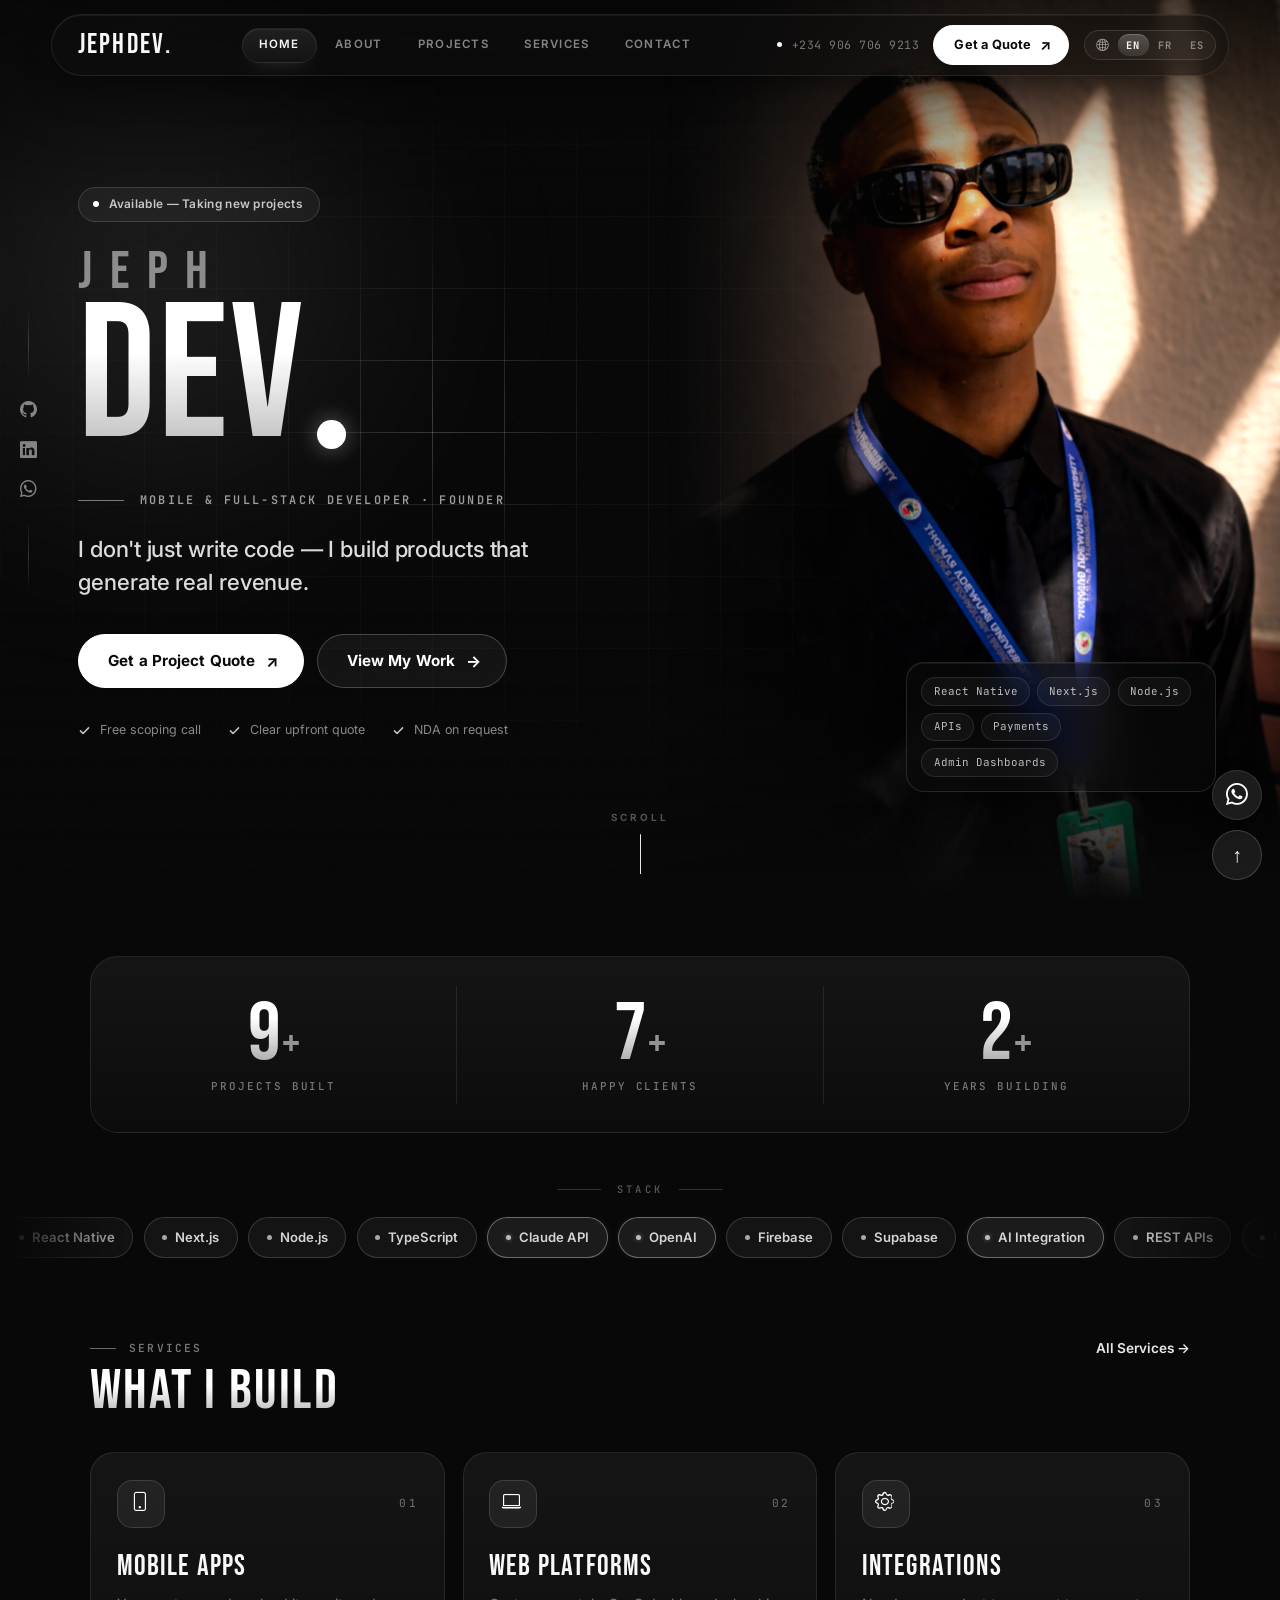
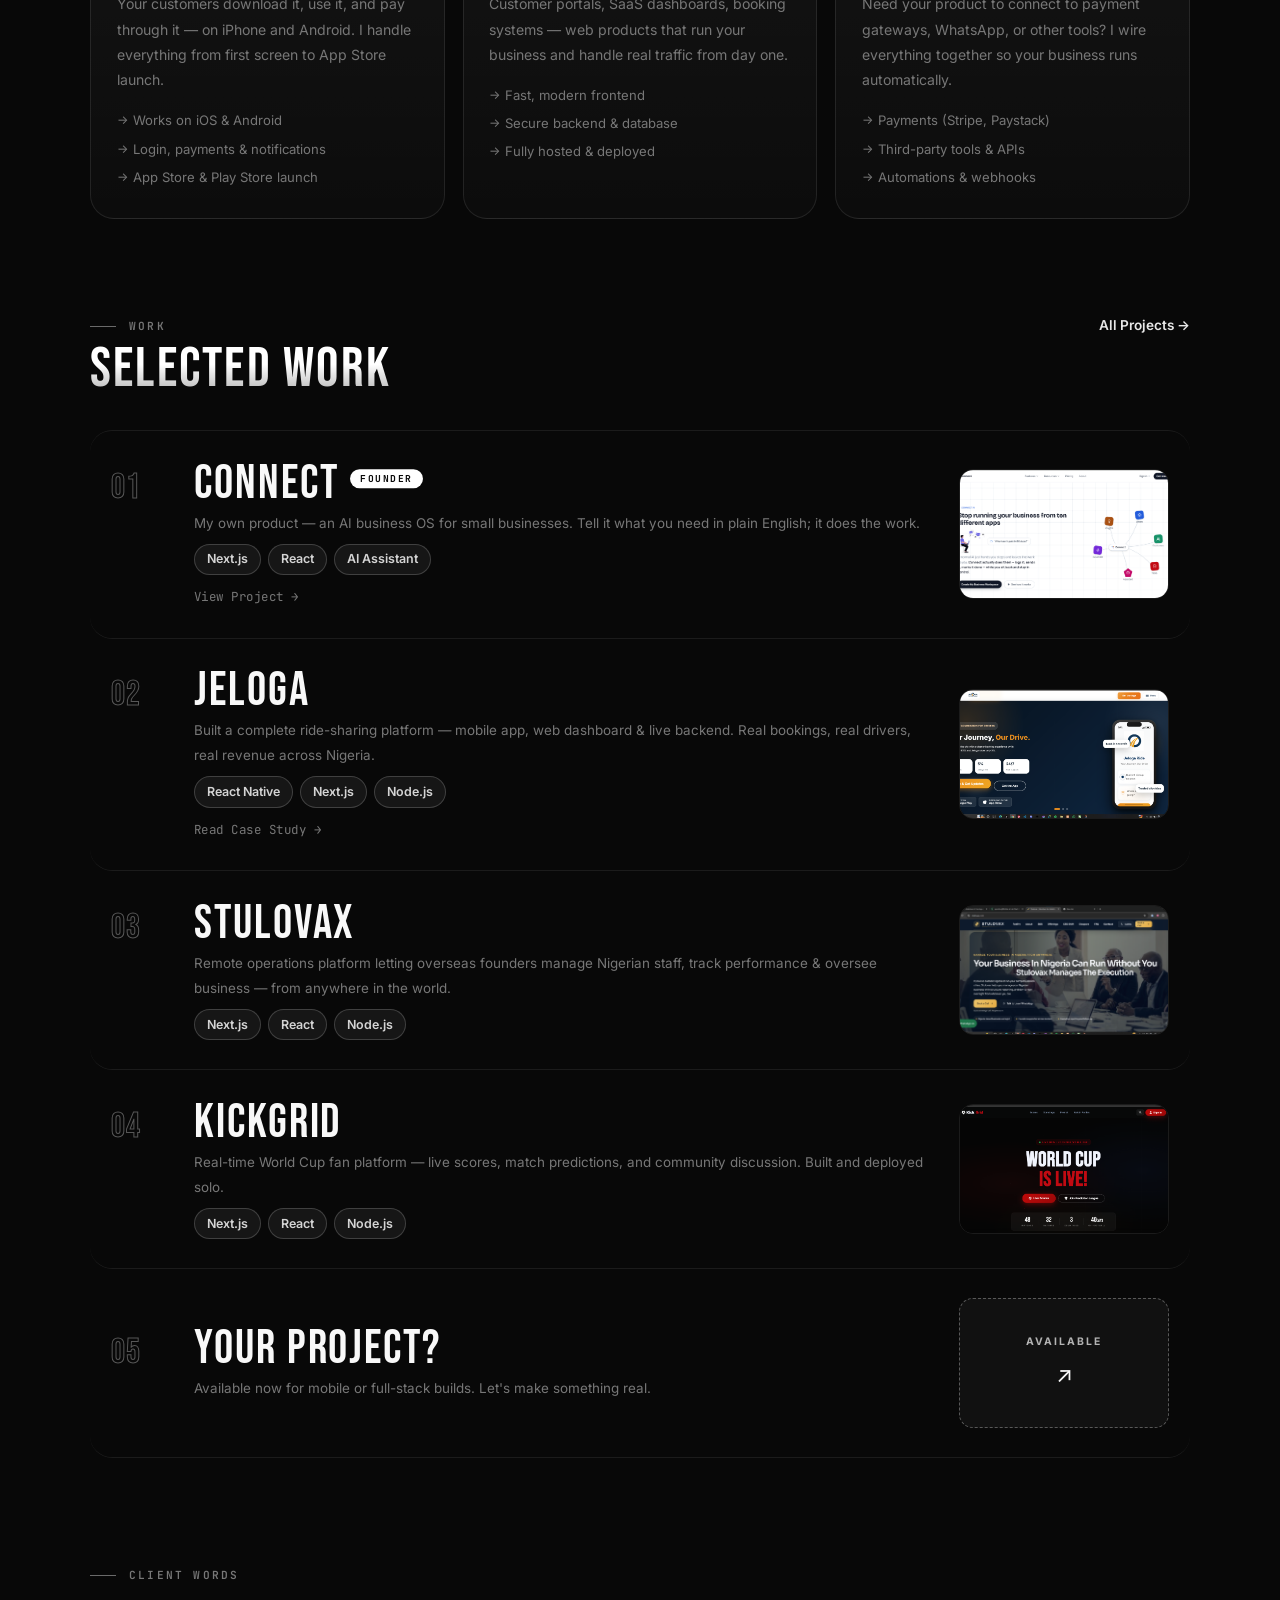
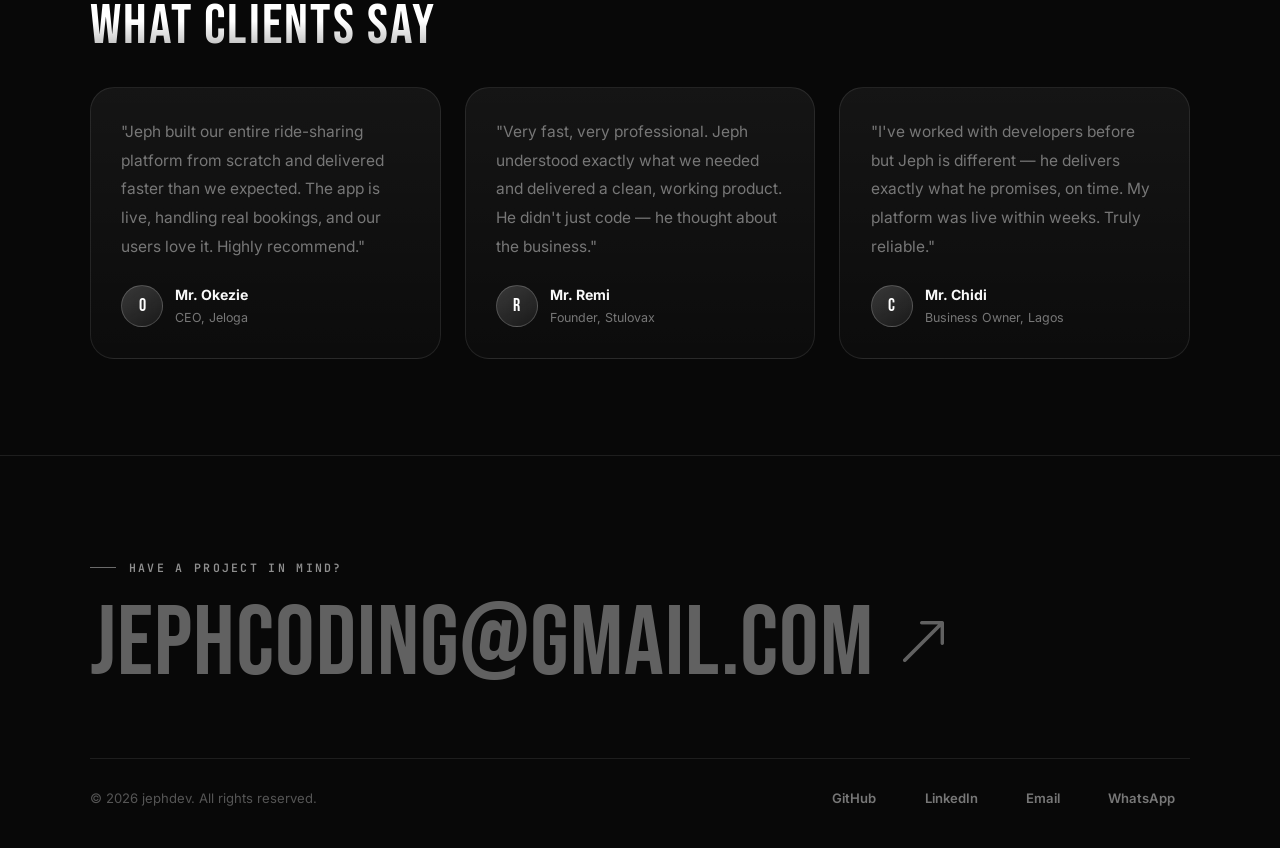
==== commit fb228bb0: "Redesign navbar, hero and site-wide polish; add Connect founder project; mobile app-style dock; docu" ====
--- a/index.html
+++ b/index.html
@@ -2,7 +2,8 @@
 <html lang="en">
 <head>
   <meta charset="UTF-8" />
-  <meta name="viewport" content="width=device-width, initial-scale=1.0" />
+  <meta name="viewport" content="width=device-width, initial-scale=1.0, viewport-fit=cover" />
+  <meta name="theme-color" content="#080808" />
   <title>jephdev | Mobile & Full-Stack Developer</title>
   <link rel="icon" type="image/png" href="favicon.png" />
   <meta name="description" content="jephdev — Mobile & Full-Stack developer. React Native, Next.js, Node.js. Available for hire." />
@@ -11,6 +12,7 @@
   <meta property="og:image" content="profile.png" />
   <meta property="og:type" content="website" />
   <meta name="twitter:card" content="summary_large_image" />
+  <meta name="google-site-verification" content="kobqJArBLyjQQCQEYqQcwsHWDwMxcxX4MfgUhnoYzo0" />
   <link rel="preconnect" href="https://fonts.googleapis.com" />
   <link rel="preconnect" href="https://fonts.gstatic.com" crossorigin />
   <link href="https://fonts.googleapis.com/css2?family=Bebas+Neue&family=Inter:wght@400;500;600;700;800&family=JetBrains+Mono:wght@400;600;700&display=swap" rel="stylesheet" />
@@ -30,7 +32,7 @@
       </ul>
       <div class="nav-overlay-socials">
         <a href="https://github.com/jephcoded" target="_blank" rel="noopener noreferrer">GitHub</a>
-        <a href="https://linkedin.com/in/jephdev" target="_blank" rel="noopener noreferrer">LinkedIn</a>
+        <a href="https://www.linkedin.com/in/jephcoding123" target="_blank" rel="noopener noreferrer">LinkedIn</a>
         <a href="mailto:jephcoding@gmail.com">Email</a>
         <a href="https://wa.me/2349067069213" target="_blank" rel="noopener noreferrer">WhatsApp</a>
       </div>
@@ -67,28 +69,37 @@
 
   <main>
     <section class="hero-full" id="hero">
+      <div class="hero-bg" aria-hidden="true">
+        <span class="hero-glow hero-glow--a"></span>
+        <span class="hero-glow hero-glow--b"></span>
+        <span class="hero-grid"></span>
+      </div>
+      <div class="hero-grain" aria-hidden="true"></div>
       <aside class="hero-social-bar" aria-label="Social links">
         <div class="hero-social-line"></div>
         <a href="https://github.com/jephcoded" target="_blank" rel="noopener noreferrer" aria-label="GitHub"><i class="bi bi-github"></i></a>
-        <a href="https://linkedin.com/in/jephdev" target="_blank" rel="noopener noreferrer" aria-label="LinkedIn"><i class="bi bi-linkedin"></i></a>
+        <a href="https://www.linkedin.com/in/jephcoding123" target="_blank" rel="noopener noreferrer" aria-label="LinkedIn"><i class="bi bi-linkedin"></i></a>
         <a href="https://wa.me/2349067069213" target="_blank" rel="noopener noreferrer" aria-label="WhatsApp"><i class="bi bi-whatsapp"></i></a>
         <div class="hero-social-line"></div>
       </aside>
       <div class="hero-photo-panel" aria-hidden="true">
-        <img src="profile.png" alt="" class="hero-photo-img" loading="eager" />
-      </div>
+        <div class="hero-photo-frame">
+          <img src="profile.png" alt="" class="hero-photo-img" loading="eager" fetchpriority="high" />
+        </div>
+      </div>
+      <div class="hero-tech-tags" aria-hidden="true">
+          <span>React Native</span><span>Next.js</span><span>Node.js</span><span>APIs</span><span>Payments</span><span>Admin Dashboards</span>
+        </div>
       <div class="hero-content">
         <div class="hero-avail-tag">
           <span class="hero-badge-dot"></span><span data-i18n="hero.badge">Available — Taking new projects</span>
         </div>
-        <div class="hero-name-block">
-          <span class="hero-name-top">JEPH</span>
-          <span class="hero-name-big">DEV<span class="name-dot" aria-hidden="true"></span></span>
-        </div>
+        <h1 class="hero-name-block" aria-label="Jeph Dev">
+          <span class="hero-name-top" aria-hidden="true">JEPH</span>
+          <span class="hero-name-big" aria-hidden="true"><span class="hl" style="--i:0"><span>D</span></span><span class="hl" style="--i:1"><span>E</span></span><span class="hl" style="--i:2"><span>V</span></span><span class="name-dot"></span></span>
+        </h1>
+        <p class="hero-role"><span data-i18n="hero.role">Mobile &amp; Full-Stack Developer · Founder</span></p>
         <p class="hero-tagline" id="heroTagline" data-i18n="hero.tagline">I don't just write code — I build products that generate real revenue.</p>
-        <div class="hero-tech-tags" aria-hidden="true">
-          <span>React Native</span><span>Next.js</span><span>Node.js</span><span>APIs</span><span>Payments</span><span>Admin Dashboards</span>
-        </div>
         <div class="hero-actions" id="heroActions">
           <a href="contact.html" class="btn" data-i18n="hero.cta1">Get a Project Quote</a>
           <a href="projects.html" class="btn btn-ghost" data-i18n="hero.cta2">View My Work</a>
@@ -171,7 +182,7 @@
       <h2 data-i18n="svc.title">What I Build</h2>
       <div class="services-editorial">
         <div class="service-col">
-          <span class="service-col-num">📱 01 ──</span>
+          <span class="service-col-num"><span class="svc-ico"><i class="bi bi-phone"></i></span><span class="svc-idx">01</span></span>
           <h3 data-i18n="svc1.title">Mobile Apps</h3>
           <p data-i18n="svc1.desc">Your customers download it, use it, and pay through it — on iPhone and Android. I handle everything from first screen to App Store launch.</p>
           <ul>
@@ -181,7 +192,7 @@
           </ul>
         </div>
         <div class="service-col">
-          <span class="service-col-num">💻 02 ──</span>
+          <span class="service-col-num"><span class="svc-ico"><i class="bi bi-laptop"></i></span><span class="svc-idx">02</span></span>
           <h3 data-i18n="svc2.title">Web Platforms</h3>
           <p data-i18n="svc2.desc">Customer portals, SaaS dashboards, booking systems — web products that run your business and handle real traffic from day one.</p>
           <ul>
@@ -191,7 +202,7 @@
           </ul>
         </div>
         <div class="service-col">
-          <span class="service-col-num">⚙️ 03 ──</span>
+          <span class="service-col-num"><span class="svc-ico"><i class="bi bi-gear"></i></span><span class="svc-idx">03</span></span>
           <h3 data-i18n="svc3.title">Integrations</h3>
           <p data-i18n="svc3.desc">Need your product to connect to payment gateways, WhatsApp, or other tools? I wire everything together so your business runs automatically.</p>
           <ul>
@@ -213,9 +224,27 @@
 
       <div class="work-visual-list">
 
+        <a href="projects.html#connectProject" class="work-visual-item">
+          <div class="work-visual-left">
+            <span class="work-num">01</span>
+            <div class="work-info">
+              <h3>Connect<span class="work-founder" data-i18n="badge.founder">Founder</span></h3>
+              <p data-i18n="workc.desc">My own product — an AI business OS for small businesses. Tell it what you need in plain English; it does the work.</p>
+              <div class="stack-tags" style="margin-top:0.5rem;">
+                <span>Next.js</span><span>React</span><span>AI Assistant</span>
+              </div>
+              <span style="display:inline-block; margin-top:0.75rem; font-size:0.78rem; font-family:var(--font-mono); color:var(--muted); letter-spacing:0.04em;" data-i18n="workc.cta">View Project →</span>
+            </div>
+          </div>
+          <div class="work-visual-right">
+            <img src="connect.png" alt="Connect preview" class="work-thumb" loading="lazy" />
+            <span class="work-arrow-badge">→</span>
+          </div>
+        </a>
+
         <a href="jeloga.html" class="work-visual-item">
           <div class="work-visual-left">
-            <span class="work-num">01</span>
+            <span class="work-num">02</span>
             <div class="work-info">
               <h3 data-i18n="work1.title">Jeloga</h3>
               <p data-i18n="work1.desc">Built a complete ride-sharing platform — mobile app, web dashboard &amp; live backend. Real bookings, real drivers, real revenue across Nigeria.</p>
@@ -233,7 +262,7 @@
 
         <a href="https://stulovax.com" target="_blank" rel="noopener noreferrer" class="work-visual-item">
           <div class="work-visual-left">
-            <span class="work-num">02</span>
+            <span class="work-num">03</span>
             <div class="work-info">
               <h3 data-i18n="work2.title">Stulovax</h3>
               <p data-i18n="work2.desc">Remote operations platform letting overseas founders manage Nigerian staff, track performance &amp; oversee business — from anywhere in the world.</p>
@@ -250,7 +279,7 @@
 
         <a href="https://kickgrid.live" target="_blank" rel="noopener noreferrer" class="work-visual-item">
           <div class="work-visual-left">
-            <span class="work-num">03</span>
+            <span class="work-num">04</span>
             <div class="work-info">
               <h3 data-i18n="work3.title">Kickgrid</h3>
               <p data-i18n="work3.desc">Real-time World Cup fan platform — live scores, match predictions, and community discussion. Built and deployed solo.</p>
@@ -267,7 +296,7 @@
 
         <a href="contact.html" class="work-visual-item">
           <div class="work-visual-left">
-            <span class="work-num">04</span>
+            <span class="work-num">05</span>
             <div class="work-info">
               <h3 data-i18n="work4.title">Your Project?</h3>
               <p data-i18n="work4.desc">Available now for mobile or full-stack builds. Let's make something real.</p>
@@ -329,11 +358,15 @@
   </main>
 
   <footer class="footer">
+    <div class="container footer-hero">
+      <p class="footer-kicker" data-i18n="footer.kicker">Have a project in mind?</p>
+      <a href="mailto:jephcoding@gmail.com" class="footer-mail"><span>jephcoding@gmail.com</span><i class="bi bi-arrow-up-right"></i></a>
+    </div>
     <div class="container footer-content">
       <p>© <span id="year"></span> jephdev. <span data-i18n="footer.rights">All rights reserved.</span></p>
       <div class="socials">
         <a href="https://github.com/jephcoded" target="_blank" rel="noopener noreferrer">GitHub</a>
-        <a href="https://linkedin.com/in/jephdev" target="_blank" rel="noopener noreferrer">LinkedIn</a>
+        <a href="https://www.linkedin.com/in/jephcoding123" target="_blank" rel="noopener noreferrer">LinkedIn</a>
         <a href="mailto:jephcoding@gmail.com">Email</a>
         <a href="https://wa.me/2349067069213" target="_blank" rel="noopener noreferrer">WhatsApp</a>
       </div>
@@ -343,3 +376,4 @@
   <script src="script.js"></script>
 </body>
 </html>
+
--- a/styles.css
+++ b/styles.css
@@ -155,7 +155,7 @@
 }
 
 /* =====================
-   HEADER / NAV
+   HEADER / NAV — floating glass capsule
    ===================== */
 
 .header {
@@ -164,37 +164,151 @@
   left: 0;
   right: 0;
   z-index: 200;
-  padding: 0;
-  background: #080808;
-  border-bottom: 1px solid transparent;
-  transition: border-color 0.3s ease;
-}
-
-.header.scrolled {
-  border-bottom-color: rgba(255, 255, 255, 0.1);
-}
-
-.nav {
+  padding: 14px 0 0;
+  background: transparent;
+  pointer-events: none; /* only the capsule itself catches the mouse */
+  transition: padding 0.45s cubic-bezier(0.22, 1, 0.36, 1);
+}
+
+.header.scrolled { padding-top: 10px; }
+
+.header .nav {
+  --mx: 50%;
+  --my: 50%;
+  position: relative;
   display: flex;
   justify-content: space-between;
   align-items: center;
-  height: 68px;
-}
-
-/* Logo */
+  width: 92%;
+  max-width: 1180px;
+  height: 62px;
+  margin: 0 auto;
+  padding: 0 0.7rem 0 1.6rem;
+  border-radius: 999px;
+  background: rgba(14, 14, 14, 0.6);
+  border: 1px solid rgba(255, 255, 255, 0.09);
+  -webkit-backdrop-filter: blur(22px) saturate(160%);
+  backdrop-filter: blur(22px) saturate(160%);
+  box-shadow: 0 14px 40px -14px rgba(0, 0, 0, 0.75),
+              inset 0 1px 0 rgba(255, 255, 255, 0.06);
+  pointer-events: auto;
+  animation: navDrop 0.95s cubic-bezier(0.22, 1, 0.36, 1) both;
+  transition: max-width 0.65s cubic-bezier(0.22, 1, 0.36, 1),
+              height 0.45s cubic-bezier(0.22, 1, 0.36, 1),
+              background 0.35s ease,
+              box-shadow 0.35s ease;
+}
+
+/* Scrolled: the capsule pulls in and gets denser */
+.header.scrolled .nav {
+  max-width: 900px;
+  height: 56px;
+  background: rgba(10, 10, 10, 0.78);
+  box-shadow: 0 18px 44px -14px rgba(0, 0, 0, 0.85),
+              inset 0 1px 0 rgba(255, 255, 255, 0.07);
+}
+
+/* Cursor spotlight — a soft glow inside the capsule + light catching its rim */
+.header .nav::before,
+.header .nav::after {
+  content: '';
+  position: absolute;
+  inset: -1px;
+  border-radius: inherit;
+  pointer-events: none;
+  opacity: 0;
+  transition: opacity 0.4s ease;
+}
+
+.header .nav::before {
+  background: radial-gradient(280px circle at var(--mx) var(--my), rgba(255, 255, 255, 0.09), transparent 65%);
+}
+
+.header .nav::after {
+  padding: 1px;
+  background: radial-gradient(200px circle at var(--mx) var(--my), rgba(255, 255, 255, 0.6), transparent 70%);
+  -webkit-mask: linear-gradient(#000 0 0) content-box, linear-gradient(#000 0 0);
+  -webkit-mask-composite: xor;
+  mask: linear-gradient(#000 0 0) content-box, linear-gradient(#000 0 0);
+  mask-composite: exclude;
+}
+
+.header .nav:hover::before,
+.header .nav:hover::after { opacity: 1; }
+
+/* Entrance — capsule drops in, then its three groups settle one after another */
+@keyframes navDrop {
+  from { opacity: 0; transform: translateY(-34px) scale(0.94); }
+  to   { opacity: 1; transform: none; }
+}
+
+@keyframes navItemIn {
+  from { opacity: 0; transform: translateY(-8px); }
+  to   { opacity: 1; transform: none; }
+}
+
+.header .nav > .logo,
+.header .nav > .nav-links-inline,
+.header .nav > .nav-right {
+  animation: navItemIn 0.8s cubic-bezier(0.22, 1, 0.36, 1) both;
+}
+.header .nav > .logo             { animation-delay: 0.25s; }
+.header .nav > .nav-links-inline { animation-delay: 0.4s; }
+.header .nav > .nav-right        { animation-delay: 0.55s; }
+
+/* Logo — letters roll up into an outlined twin on hover (split by script.js) */
 .logo {
   color: var(--text);
   text-decoration: none;
   font-family: var(--font-display);
-  font-size: 1.7rem;
+  font-size: 1.75rem;
   letter-spacing: 0.08em;
   text-transform: uppercase;
   line-height: 1;
   z-index: 600;
   position: relative;
-}
-
-.logo span { color: var(--accent); }
+  display: inline-flex;
+  align-items: baseline;
+}
+
+.logo-word { display: inline-flex; }
+
+.lg {
+  position: relative;
+  display: inline-block;
+  overflow: hidden;
+  height: 1.06em;
+  line-height: 1.06;
+}
+
+.lg i {
+  display: block;
+  font-style: normal;
+  transition: transform 0.55s cubic-bezier(0.22, 1, 0.36, 1);
+  transition-delay: calc(var(--i, 0) * 32ms);
+}
+
+.lg i + i {
+  position: absolute;
+  left: 0;
+  top: 100%;
+  color: transparent;
+  -webkit-text-stroke: 1px var(--text);
+}
+
+.logo:hover .lg i { transform: translateY(-100%); }
+
+.logo-dot {
+  display: inline-block;
+  color: var(--accent);
+}
+
+.logo:hover .logo-dot { animation: dotHop 0.6s cubic-bezier(0.34, 1.56, 0.64, 1) 0.3s; }
+
+@keyframes dotHop {
+  0%, 100% { transform: none; }
+  40%      { transform: translateY(-0.28em) scale(1.25); }
+}
 
 /* Nav right: icons + hamburger */
 .nav-right {
@@ -205,26 +319,27 @@
   position: relative;
 }
 
-/* Small orange icon buttons */
+/* Round icon buttons (mobile) */
 .nav-icon-btn {
   width: 34px;
   height: 34px;
   display: inline-flex;
   align-items: center;
   justify-content: center;
-  border-radius: 8px;
+  border-radius: 50%;
   color: var(--accent);
-  border: 1px solid var(--accent-border);
-  background: var(--accent-dim);
+  border: 1px solid rgba(255, 255, 255, 0.14);
+  background: rgba(255, 255, 255, 0.05);
   text-decoration: none;
-  transition: background 0.2s ease, border-color 0.2s ease, transform 0.2s ease;
+  transition: background 0.25s ease, border-color 0.25s ease,
+              transform 0.4s cubic-bezier(0.34, 1.56, 0.64, 1);
   flex-shrink: 0;
 }
 
 .nav-icon-btn:hover {
-  background: rgba(255, 255, 255, 0.18);
-  border-color: rgba(255, 255, 255, 0.6);
-  transform: translateY(-1px);
+  background: rgba(255, 255, 255, 0.16);
+  border-color: rgba(255, 255, 255, 0.5);
+  transform: translateY(-2px) scale(1.08);
 }
 
 .nav-icon-btn i {
@@ -238,31 +353,33 @@
   display: block;
 }
 
-/* Hamburger — boxed bold design */
+/* Hamburger — round, sits inside the capsule */
 .menu-btn {
   display: flex;
   flex-direction: column;
   justify-content: center;
   gap: 5px;
-  width: 44px;
-  height: 44px;
+  width: 42px;
+  height: 42px;
   cursor: pointer;
-  background: transparent;
-  border: 1.5px solid rgba(255, 255, 255, 0.22);
-  border-radius: 4px;
-  padding: 10px;
+  background: rgba(255, 255, 255, 0.05);
+  border: 1px solid rgba(255, 255, 255, 0.14);
+  border-radius: 50%;
+  padding: 0 12px;
   flex-shrink: 0;
   position: relative;
-  transition: border-color 0.25s ease, background 0.25s ease;
+  transition: border-color 0.25s ease, background 0.25s ease,
+              transform 0.4s cubic-bezier(0.34, 1.56, 0.64, 1);
 }
 
 .menu-btn:hover {
-  border-color: rgba(255,255,255,0.55);
-  background: rgba(255,255,255,0.04);
+  border-color: rgba(255, 255, 255, 0.5);
+  background: rgba(255, 255, 255, 0.12);
+  transform: scale(1.06);
 }
 
 .menu-btn.open {
-  border-color: rgba(255,255,255,0.1);
+  border-color: rgba(255, 255, 255, 0.1);
   background: transparent;
 }
 
@@ -285,6 +402,12 @@
 .menu-btn.open .bar:nth-child(1) { transform: translateY(6.5px) rotate(45deg); }
 .menu-btn.open .bar:nth-child(2) { opacity: 0; width: 0; }
 .menu-btn.open .bar:nth-child(3) { transform: translateY(-6.5px) rotate(-45deg); width: 100%; }
+
+@media (max-width: 839px) {
+  .header { padding-top: 10px; }
+  .header .nav { height: 58px; padding: 0 0.55rem 0 1.25rem; }
+  .header.scrolled .nav { height: 54px; }
+}
 
 /* ── Full-Screen Nav Overlay ── */
 .nav-overlay {
@@ -430,105 +553,377 @@
 
 /* ── Nav inline links (desktop) ── */
 .nav-links-inline {
+  position: relative;
   display: none; /* shown via media query below */
   list-style: none;
-  gap: 2rem;
+  gap: 0.1rem;
   padding: 0;
   margin: 0;
-}
+  counter-reset: navIdx;
+}
+
+.nav-links-inline li { counter-increment: navIdx; }
 
 .nav-links-inline a {
-  font-size: 0.68rem;
+  position: relative;
+  z-index: 1;
+  display: block;
+  padding: 0.72rem 1.05rem;
+  font-size: 0.72rem;
   font-weight: 600;
-  letter-spacing: 1.2px;
+  letter-spacing: 1.3px;
+  line-height: 1;
   text-transform: uppercase;
-  color: rgba(248, 248, 248, 0.5);
+  color: rgba(248, 248, 248, 0.52);
   text-decoration: none;
-  transition: color 0.2s ease;
-}
-
-.nav-links-inline a:hover  { color: var(--text); }
-.nav-links-inline a.current { color: var(--accent); }
+  transition: color 0.3s ease, transform 0.4s cubic-bezier(0.34, 1.56, 0.64, 1);
+}
+
+.nav-links-inline a:hover,
+.nav-links-inline a:focus-visible { color: var(--text); transform: translateY(-1px); }
+.nav-links-inline a.current { color: var(--text); }
+
+/* tiny 01–05 index that floats in on hover — echoes the full-screen menu */
+.nav-links-inline a::after {
+  content: "0" counter(navIdx);
+  position: absolute;
+  top: 3px;
+  right: 8px;
+  font-family: var(--font-mono);
+  font-size: 0.46rem;
+  font-weight: 600;
+  letter-spacing: 0;
+  color: rgba(255, 255, 255, 0.55);
+  opacity: 0;
+  transform: translateY(3px);
+  transition: opacity 0.3s ease, transform 0.4s cubic-bezier(0.22, 1, 0.36, 1);
+}
+
+.nav-links-inline a:hover::after,
+.nav-links-inline a:focus-visible::after { opacity: 1; transform: none; }
+
+/* Sliding highlight — glides (with a little overshoot) between links; rests on the current page */
+.nav-pill {
+  position: absolute;
+  top: 0;
+  left: 0;
+  z-index: 0;
+  width: var(--w, 0px);
+  height: var(--h, 0px);
+  transform: translate(var(--x, 0px), var(--y, 0px));
+  border-radius: 999px;
+  background: linear-gradient(180deg, rgba(255, 255, 255, 0.17), rgba(255, 255, 255, 0.07));
+  border: 1px solid rgba(255, 255, 255, 0.14);
+  box-shadow: inset 0 1px 0 rgba(255, 255, 255, 0.12),
+              0 8px 20px -10px rgba(255, 255, 255, 0.35);
+  opacity: 0;
+  pointer-events: none;
+  transition: transform 0.55s cubic-bezier(0.34, 1.42, 0.64, 1),
+              width 0.55s cubic-bezier(0.34, 1.42, 0.64, 1),
+              height 0.55s cubic-bezier(0.34, 1.42, 0.64, 1),
+              opacity 0.3s ease;
+}
+
+.nav-pill.on   { opacity: 1; }
+.nav-pill.rest { opacity: 0.5; }
+.nav-pill.snap { transition: opacity 0.3s ease; } /* jump to a spot without travelling */
 
 /* ── Nav phone number ── */
 .nav-phone {
   display: none; /* shown via media query below */
+  align-items: center;
+  gap: 0.6rem;
+  max-width: 190px;
+  overflow: hidden;
+  margin-right: 0.35rem;
   font-family: 'JetBrains Mono', monospace;
   font-size: 0.72rem;
-  color: rgba(248, 248, 248, 0.4);
+  color: rgba(248, 248, 248, 0.45);
   text-decoration: none;
   letter-spacing: 0.5px;
   white-space: nowrap;
-  transition: color 0.2s ease;
-}
-.nav-phone:hover { color: var(--accent); }
-
+  transition: color 0.25s ease,
+              max-width 0.55s cubic-bezier(0.22, 1, 0.36, 1),
+              margin 0.55s cubic-bezier(0.22, 1, 0.36, 1),
+              opacity 0.35s ease;
+}
+
+.nav-phone::before {
+  content: '';
+  flex-shrink: 0;
+  width: 5px;
+  height: 5px;
+  border-radius: 50%;
+  background: var(--text);
+  animation: navDotBlink 2s ease-in-out infinite;
+}
+
+@keyframes navDotBlink {
+  0%, 100% { opacity: 0.3; }
+  50%      { opacity: 1; }
+}
+
+.nav-phone:hover { color: var(--text); }
+
+/* Scrolled: the number folds away so the capsule can shrink */
+.header.scrolled .nav-phone {
+  max-width: 0;
+  margin-right: -0.5rem;
+  opacity: 0;
+  pointer-events: none;
+}
+
+/* CTA — a black bloom grows from wherever the cursor enters, arrow shoots out and back in */
 .nav-cta-btn {
+  --tx: 0px;
+  --ty: 0px;
+  --bx: 50%;
+  --by: 50%;
+  position: relative;
+  isolation: isolate;
+  overflow: hidden;
   display: none;
-  padding: 0.45rem 1.1rem;
-  border-radius: 6px;
+  align-items: center;
+  gap: 0.5rem;
+  height: 40px;
+  padding: 0 1.1rem 0 1.3rem;
+  border-radius: 999px;
+  border: 1px solid #ffffff;
   background: #ffffff;
   color: #0a0a0a;
-  font-size: 0.82rem;
+  font-size: 0.8rem;
   font-weight: 700;
-  letter-spacing: 0.3px;
+  letter-spacing: 0.2px;
   text-decoration: none;
   white-space: nowrap;
-  transition: background 0.2s ease, transform 0.15s ease;
-}
-.nav-cta-btn:hover { background: #e0e0e0; transform: translateY(-1px); }
+  transform: translate(var(--tx), var(--ty));
+  transition: color 0.25s ease 0.1s,
+              box-shadow 0.4s ease,
+              transform 0.35s cubic-bezier(0.22, 1, 0.36, 1);
+}
+
+.nav-cta-btn::before {
+  content: '';
+  position: absolute;
+  z-index: -1;
+  left: var(--bx);
+  top: var(--by);
+  width: 0;
+  height: 0;
+  border-radius: 50%;
+  background: #0a0a0a;
+  transform: translate(-50%, -50%);
+  transition: width 0.6s cubic-bezier(0.22, 1, 0.36, 1),
+              height 0.6s cubic-bezier(0.22, 1, 0.36, 1);
+}
+
+.nav-cta-btn::after {
+  content: '\2197';
+  display: inline-block;
+  font-size: 0.9rem;
+  line-height: 1;
+}
+
+.nav-cta-btn:hover,
+.nav-cta-btn:focus-visible {
+  color: #ffffff;
+  box-shadow: 0 0 0 4px rgba(255, 255, 255, 0.1), 0 10px 26px -10px rgba(255, 255, 255, 0.45);
+}
+
+.nav-cta-btn:hover::before,
+.nav-cta-btn:focus-visible::before { width: 340px; height: 340px; }
+
+.nav-cta-btn:hover::after,
+.nav-cta-btn:focus-visible::after { animation: navArrowLoop 0.6s cubic-bezier(0.22, 1, 0.36, 1); }
+
+.nav-cta-btn:focus-visible { outline: 2px solid #ffffff; outline-offset: 3px; }
+
+@keyframes navArrowLoop {
+  0%   { transform: none; opacity: 1; }
+  45%  { transform: translate(14px, -14px); opacity: 0; }
+  46%  { transform: translate(-14px, 14px); opacity: 0; }
+  100% { transform: none; opacity: 1; }
+}
 
 @media (min-width: 840px) {
   .nav-links-inline { display: flex; }
-  .nav-phone        { display: block; }
-  .nav-cta-btn      { display: inline-flex; align-items: center; }
+  .nav-cta-btn      { display: inline-flex; }
   .menu-btn         { display: none; }
   .nav-icon-btn     { display: none; }
 }
 
+@media (min-width: 1240px) {
+  .nav-phone { display: inline-flex; }
+}
+
+/* tight desktop widths: keep everything on one line inside the capsule */
+@media (min-width: 840px) and (max-width: 1010px) {
+  .header .nav { padding-left: 1.3rem; }
+  .nav-links-inline a { padding: 0.72rem 0.72rem; letter-spacing: 1px; }
+  .lang-globe { display: none; }
+}
+
 /* =====================
-   HERO — JASON MARTIN LAYOUT
+   HERO
    ===================== */
 
 .hero-full {
+  --ease: cubic-bezier(0.16, 1, 0.3, 1);
+  --hx: 34%;   /* cursor-lit grid position — script.js eases these toward the mouse */
+  --hy: 46%;
+  --px: 0;     /* -1..1 pointer offset, drives the parallax */
+  --py: 0;
+  --sy: 0;     /* 0..1 how far the hero has scrolled out of view */
   position: relative;
+  isolation: isolate;
   min-height: 100vh;
-  display: flex;
-  align-items: center;
-  justify-content: flex-start;
+  min-height: 100svh;
+  display: flex;
+  align-items: center;
+  /* top padding clears the floating nav; content never collides with it on short screens */
+  padding: clamp(6.5rem, 13vh, 9rem) 0 clamp(5rem, 10vh, 7rem);
   overflow: hidden;
   background: var(--bg);
 }
 
-/* Top/bottom cinematic bars */
-.hero-full::before {
-  content: "";
+/* Entrance keyframes — only the "from" state is given; the resting style is the end state,
+   so with reduced motion (animations off) everything is simply visible. */
+@keyframes heroUp    { from { opacity: 0; transform: translateY(22px); } }
+@keyframes heroFade  { from { opacity: 0; } }
+@keyframes heroRise  { from { transform: translateY(108%); } }
+@keyframes heroRule  { from { transform: scaleX(0); } }
+@keyframes heroTrack { from { opacity: 0; letter-spacing: 0.7em; transform: translateY(6px); } }
+@keyframes heroPhotoIn { from { opacity: 0; transform: translateX(5%) scale(1.06); } }
+@keyframes heroDotIn { 0% { transform: scale(0); opacity: 0; } 70% { transform: scale(1.3); opacity: 1; } 100% { transform: scale(1); } }
+@keyframes heroPing  { 0% { box-shadow: 0 0 0 0 rgba(255, 255, 255, 0.45); } 100% { box-shadow: 0 0 0 9px rgba(255, 255, 255, 0); } }
+@keyframes heroDrift {
+  0%, 100% { transform: translate3d(0, 0, 0) scale(1); }
+  50%      { transform: translate3d(3vw, -2vw, 0) scale(1.14); }
+}
+
+/* ── Background: soft light, a grid the cursor lights up, fine grain ── */
+.hero-bg {
   position: absolute;
   inset: 0;
-  background: linear-gradient(to bottom, rgba(0,0,0,0.72) 0%, rgba(0,0,0,0.05) 38%, rgba(0,0,0,0.05) 62%, rgba(0,0,0,0.82) 100%);
+  z-index: 0;
+  overflow: hidden;
+  pointer-events: none;
+}
+
+.hero-glow {
+  position: absolute;
+  border-radius: 50%;
+  filter: blur(90px);
+  will-change: transform;
+  translate: calc(var(--px) * 26px) calc(var(--py) * 18px);
+  animation: heroFade 2.2s ease both, heroDrift 18s ease-in-out 2s infinite;
+}
+
+.hero-glow--a {
+  width: 52vw;
+  height: 52vw;
+  left: -14vw;
+  top: -6%;
+  background: radial-gradient(circle, rgba(255, 255, 255, 0.11), transparent 66%);
+}
+
+.hero-glow--b {
+  width: 42vw;
+  height: 42vw;
+  right: -6vw;
+  top: 8%;
+  background: radial-gradient(circle, rgba(255, 170, 110, 0.17), transparent 66%);
+  animation-delay: 0.2s, 6s;
+  animation-direction: normal, reverse;
+}
+
+.hero-grid,
+.hero-grid::after {
+  position: absolute;
+  inset: 0;
+  background-size: 72px 72px;
+}
+
+.hero-grid {
+  background-image:
+    linear-gradient(rgba(255, 255, 255, 0.045) 1px, transparent 1px),
+    linear-gradient(90deg, rgba(255, 255, 255, 0.045) 1px, transparent 1px);
+  -webkit-mask-image: radial-gradient(ellipse 75% 70% at 42% 48%, #000 0%, transparent 78%);
+  mask-image: radial-gradient(ellipse 75% 70% at 42% 48%, #000 0%, transparent 78%);
+  animation: heroFade 2.4s ease 0.3s both;
+}
+
+.hero-grid::after {
+  content: '';
+  background-image:
+    linear-gradient(rgba(255, 255, 255, 0.2) 1px, transparent 1px),
+    linear-gradient(90deg, rgba(255, 255, 255, 0.2) 1px, transparent 1px);
+  -webkit-mask-image: radial-gradient(240px circle at var(--hx) var(--hy), #000, transparent 72%);
+  mask-image: radial-gradient(240px circle at var(--hx) var(--hy), #000, transparent 72%);
+}
+
+.hero-grain {
+  position: absolute;
+  inset: 0;
+  z-index: 3;
+  opacity: 0.09;
+  mix-blend-mode: soft-light;
+  pointer-events: none;
+  background-image: url("data:image/svg+xml,%3Csvg xmlns='http://www.w3.org/2000/svg' width='180' height='180'%3E%3Cfilter id='n'%3E%3CfeTurbulence type='fractalNoise' baseFrequency='.8' numOctaves='2' stitchTiles='stitch'/%3E%3CfeColorMatrix type='saturate' values='0'/%3E%3C/filter%3E%3Crect width='100%25' height='100%25' filter='url(%23n)'/%3E%3C/svg%3E");
+}
+
+/* soft shading so the nav sits on dark and the hero melts into the next section */
+.hero-full::before {
+  content: '';
+  position: absolute;
+  inset: 0;
+  z-index: 2;
+  pointer-events: none;
+  background: linear-gradient(to bottom, rgba(8, 8, 8, 0.72) 0%, rgba(8, 8, 8, 0) 24%, rgba(8, 8, 8, 0) 68%, var(--bg) 100%);
+}
+
+/* ── Photo ── */
+.hero-photo-panel {
+  position: absolute;
+  top: 0;
+  right: 0;
+  bottom: 0;
+  width: 48%;
   z-index: 1;
   pointer-events: none;
 }
 
-/* Radial edge vignette — cinematic dark surround */
-.hero-full::after {
-  content: "";
+.hero-photo-frame {
   position: absolute;
   inset: 0;
+  overflow: hidden;
+  /* dissolves into the background on its left edge — no hard overlay needed */
+  -webkit-mask-image: linear-gradient(90deg, transparent 0%, rgba(0, 0, 0, 0.4) 20%, #000 56%);
+  mask-image: linear-gradient(90deg, transparent 0%, rgba(0, 0, 0, 0.4) 20%, #000 56%);
+  animation: heroPhotoIn 1.7s var(--ease) 0.1s both;
+}
+
+.hero-photo-img {
   display: block;
-  background: radial-gradient(ellipse at 50% 50%, transparent 28%, rgba(0,0,0,0.5) 62%, rgba(0,0,0,0.92) 100%);
-  pointer-events: none;
-  z-index: 1;
-}
-
-/* ── Main content block ── */
+  width: 100%;
+  height: 100%;
+  object-fit: cover;
+  object-position: 50% 6%;
+  filter: brightness(1.12) contrast(1.05);
+  transform: translate3d(calc(var(--px) * -12px), calc(var(--py) * -8px + var(--sy) * 60px), 0) scale(1.05);
+  will-change: transform;
+}
+
+/* ── Content ── */
 .hero-content {
   position: relative;
-  z-index: 2;
-  text-align: left;
-  padding: 0 0 0 clamp(7rem, 13vw, 12rem);
-  max-width: 60%;
+  z-index: 4;
   width: 100%;
+  max-width: 62%;
+  /* left edge lines up with the logo in the nav capsule */
+  padding: 0 0 0 calc(max(4%, (100% - 1180px) / 2) + 1.7rem);
+  transform: translate3d(0, calc(var(--sy) * -40px), 0);
+  opacity: calc(1 - var(--sy) * 1.25);
 }
 
 /* ── Left social strip ── */
@@ -543,257 +938,358 @@
   align-items: center;
   justify-content: center;
   gap: 1.4rem;
-  z-index: 3;
+  z-index: 4;
+  animation: heroFade 1.4s ease 1.6s both;
 }
 
 .hero-social-bar a {
-  color: rgba(248, 248, 248, 0.55);
-  font-size: 1.1rem;
+  color: rgba(248, 248, 248, 0.5);
+  font-size: 1.05rem;
   line-height: 1;
   display: flex;
-  transition: color 0.2s ease, transform 0.2s ease;
+  transition: color 0.25s ease, transform 0.35s var(--ease);
 }
 .hero-social-bar a:hover { color: #ffffff; transform: translateY(-3px); }
 
 .hero-social-line {
   width: 1px;
   height: 70px;
-  background: linear-gradient(to bottom, transparent, rgba(255,255,255,0.15), transparent);
+  background: linear-gradient(to bottom, transparent, rgba(255, 255, 255, 0.18), transparent);
   flex-shrink: 0;
-}
-
-/* ── Right photo panel ── */
-.hero-photo-panel {
-  position: absolute;
-  right: 0;
-  top: 0;
-  bottom: 0;
-  width: 44%;
-  z-index: 1;
-  overflow: hidden;
-}
-
-/* Gradient that blends photo into dark background */
-.hero-photo-panel::before {
-  content: '';
-  position: absolute;
-  inset: 0;
-  background: linear-gradient(
-    to right,
-    #080808 0%,
-    rgba(8,8,8,0.6) 35%,
-    rgba(8,8,8,0.08) 100%
-  );
-  z-index: 2;
-}
-
-.hero-photo-img {
-  width: 100%;
-  height: 100%;
-  object-fit: cover;
-  object-position: center top;
-  filter: brightness(1.2) contrast(1.04);
 }
 
 /* ── Availability tag ── */
 .hero-avail-tag {
   display: inline-flex;
   align-items: center;
-  gap: 0.35rem;
-  padding: 0.28rem 0.75rem;
+  gap: 0.6rem;
+  padding: 0.45rem 1rem 0.45rem 0.85rem;
+  margin-bottom: clamp(1.1rem, 3vh, 2rem);
   border-radius: 999px;
-  border: 1px solid rgba(255, 255, 255, 0.15);
-  background: rgba(255, 255, 255, 0.04);
-  color: rgba(255, 255, 255, 0.55);
-  font-size: 0.65rem;
+  border: 1px solid rgba(255, 255, 255, 0.14);
+  background: rgba(255, 255, 255, 0.05);
+  -webkit-backdrop-filter: blur(10px);
+  backdrop-filter: blur(10px);
+  color: rgba(255, 255, 255, 0.75);
+  font-size: 0.74rem;
   font-weight: 600;
-  letter-spacing: 0.4px;
-  margin-bottom: 0.8rem;
-  opacity: 0;
-  animation: fadeUp 0.6s ease 0.1s both;
+  letter-spacing: 0.3px;
+  animation: heroUp 0.9s var(--ease) 0.25s both;
 }
 
 .hero-badge-dot {
-  width: 5px;
-  height: 5px;
+  flex-shrink: 0;
+  width: 6px;
+  height: 6px;
   border-radius: 50%;
-  background: var(--accent);
-  animation: glowPulse 1.8s ease-in-out infinite;
-}
-
-/* ── Hero entrance keyframes ── */
-@keyframes jephReveal {
-  from { opacity: 0; letter-spacing: 28px; transform: translateY(-6px); }
-  to   { opacity: 0.45; letter-spacing: 14px; transform: translateY(0); }
-}
-@keyframes devReveal {
-  from { opacity: 0; filter: blur(18px); transform: scale(1.07); }
-  to   { opacity: 1; filter: blur(0);    transform: scale(1); }
-}
-@keyframes dotPop {
-  0%   { transform: scale(0); opacity: 0; }
-  70%  { transform: scale(1.25); opacity: 1; }
-  100% { transform: scale(1); opacity: 1; }
-}
-@keyframes lineGrow  { from { width: 0; opacity: 0; } to { width: 3rem; opacity: 1; } }
-@keyframes fadeUp    { from { opacity: 0; transform: translateY(14px);  } to { opacity: 1;    transform: none; } }
-
+  background: #ffffff;
+  animation: heroPing 2s ease-out infinite;
+}
+
+/* ── Name ── */
 .hero-name-block {
   display: flex;
   flex-direction: column;
+  margin: 0;
+  font-weight: 400;
   line-height: 0.88;
-  margin: 0 0 0.6rem;
-}
-
-.hero-name-block::after {
+}
+
+.hero-name-top {
+  display: block;
+  margin-bottom: -0.06em;
+  font-family: 'Bebas Neue', sans-serif;
+  font-size: clamp(1.8rem, min(4.2vw, 6.6vh), 3.6rem);
+  letter-spacing: 0.32em;
+  color: rgba(255, 255, 255, 0.5);
+  animation: heroTrack 1.2s var(--ease) 0.35s both;
+}
+
+.hero-name-big {
+  display: flex;
+  align-items: flex-end;
+  font-family: 'Bebas Neue', sans-serif;
+  font-size: clamp(5.5rem, min(15vw, 25vh), 13rem);
+  line-height: 0.9;
+  letter-spacing: 0.01em;
+}
+
+/* each letter rises out of its own mask */
+.hl {
+  display: block;
+  overflow: hidden;
+  padding: 0.09em 0.012em 0.02em;
+  margin: -0.09em -0.012em -0.02em;
+}
+
+.hl > span {
+  display: block;
+  color: var(--text);
+  background: linear-gradient(180deg, #ffffff 35%, rgba(255, 255, 255, 0.68) 100%);
+  -webkit-background-clip: text;
+  background-clip: text;
+  -webkit-text-fill-color: transparent;
+  animation: heroRise 1.15s var(--ease) both;
+  animation-delay: calc(0.5s + var(--i, 0) * 0.09s);
+}
+
+.hero-name-big .name-dot {
+  flex-shrink: 0;
+  width: 0.15em;
+  height: 0.15em;
+  margin: 0 0 0.09em 0.06em;
+  border-radius: 50%;
+  background: #ffffff;
+  box-shadow: 0 0 22px rgba(255, 255, 255, 0.35);
+  animation: heroDotIn 0.6s cubic-bezier(0.34, 1.56, 0.64, 1) 1.05s both;
+}
+
+/* ── Role line ── */
+.hero-role {
+  display: flex;
+  align-items: center;
+  gap: 0.95rem;
+  margin: clamp(1rem, 2.8vh, 1.7rem) 0 clamp(1rem, 2.6vh, 1.5rem);
+  font-family: var(--font-mono);
+  font-size: 0.74rem;
+  font-weight: 600;
+  letter-spacing: 0.2em;
+  text-transform: uppercase;
+  color: rgba(255, 255, 255, 0.6);
+  animation: heroUp 0.9s var(--ease) 1s both;
+}
+
+.hero-role::before {
   content: '';
-  display: block;
+  flex-shrink: 0;
+  width: 46px;
   height: 1px;
+  background: rgba(255, 255, 255, 0.45);
+  transform-origin: left;
+  animation: heroRule 1s var(--ease) 1s both;
+}
+
+/* ── Tagline ── */
+.hero-tagline {
+  max-width: 38ch;
+  margin: 0 0 clamp(1.6rem, 4vh, 2.5rem);
+  font-size: clamp(1.1rem, 0.95rem + 0.55vw, 1.5rem);
+  font-weight: 500;
+  line-height: 1.45;
+  letter-spacing: -0.005em;
+  color: rgba(255, 255, 255, 0.86);
+  animation: heroUp 0.9s var(--ease) 1.1s both;
+}
+
+/* ── CTAs — same bloom-from-the-cursor hover as the nav button ── */
+.hero-actions {
+  display: flex;
+  flex-wrap: wrap;
+  gap: 0.8rem;
+  animation: heroUp 0.9s var(--ease) 1.25s both;
+}
+
+.hero-actions .btn {
+  --bx: 50%;
+  --by: 100%;
+  position: relative;
+  isolation: isolate;
+  overflow: hidden;
+  display: inline-flex;
+  align-items: center;
+  gap: 0.7rem;
+  height: 54px;
+  padding: 0 1.55rem 0 1.8rem;
+  border-radius: 999px;
+  font-size: 0.95rem;
+  font-weight: 700;
+  letter-spacing: 0.1px;
+  transition: color 0.3s ease 0.08s, border-color 0.3s ease, box-shadow 0.45s ease,
+              transform 0.45s var(--ease);
+}
+
+.hero-actions .btn::before {
+  content: '';
+  position: absolute;
+  z-index: -1;
+  left: var(--bx);
+  top: var(--by);
   width: 0;
-  background: rgba(255,255,255,0.2);
-  margin-top: 1rem;
-  animation: lineGrow 0.9s cubic-bezier(0.22,1,0.36,1) 0.7s forwards;
-}
-
-.hero-name-top {
-  font-family: 'Bebas Neue', sans-serif;
-  font-size: clamp(2rem, 4.5vw, 4rem);
-  color: var(--text);
-  letter-spacing: 14px;
-  display: block;
-  opacity: 0;
-  margin-bottom: -0.1em;
-  animation: jephReveal 0.75s cubic-bezier(0.22, 1, 0.36, 1) 0.2s both;
-}
-
-.hero-name-big {
-  font-family: 'Bebas Neue', sans-serif;
-  font-size: clamp(5rem, 16vw, 14rem);
-  color: var(--text);
-  letter-spacing: 2px;
-  display: block;
-  line-height: 0.83;
-  opacity: 0;
-  animation: devReveal 1s cubic-bezier(0.16, 1, 0.3, 1) 0.55s both;
-}
-
-.hero-name-big .name-dot {
+  height: 0;
+  border-radius: 50%;
+  transform: translate(-50%, -50%);
+  transition: width 0.7s var(--ease), height 0.7s var(--ease);
+}
+
+.hero-actions .btn::after {
+  content: '\2197';
   display: inline-block;
-  width: 0.16em;
-  height: 0.16em;
+  font-size: 1rem;
+  line-height: 1;
+  transition: transform 0.45s var(--ease);
+}
+
+.hero-actions .btn:hover::before { width: 480px; height: 480px; }
+.hero-actions .btn:hover::after  { transform: translate(3px, -3px); }
+
+.hero-actions .btn:not(.btn-ghost) {
   background: #ffffff;
-  border-radius: 50%;
-  vertical-align: middle;
-  margin-left: 0.04em;
-  margin-bottom: 0.12em;
-  box-shadow: 0 0 16px rgba(255,255,255,0.25);
-  animation: dotPop 0.5s cubic-bezier(0.34, 1.56, 0.64, 1) 1.35s both;
-}
-
-/* ── Tagline (left-aligned) ── */
-.hero-tagline {
-  font-size: clamp(0.9rem, 1.8vw, 1.15rem);
-  font-weight: 600;
-  color: rgba(255, 255, 255, 0.88);
-  letter-spacing: 4px;
-  text-transform: uppercase;
-  margin: 0.8rem 0 2rem;
-  text-align: left;
-  opacity: 0;
-  animation: fadeUp 0.7s ease 0.5s both;
-}
-.hero-tagline.visible { opacity: 1; transform: none; }
-
-.hero-tagline::after {
-  content: '|';
-  display: inline-block;
-  margin-left: 3px;
-  opacity: 0;
-  animation: none;
-}
-.hero-tagline.visible::after {
-  animation: blink 1.1s step-end 0.9s infinite;
-  opacity: 1;
-}
-
-/* ── CTAs ── */
-.hero-actions {
-  display: flex;
-  gap: 0.9rem;
-  justify-content: flex-start;
-  flex-wrap: wrap;
-  opacity: 0;
-  animation: fadeUp 0.7s ease 0.65s both;
-}
-.hero-actions.visible { opacity: 1; transform: none; }
+  border-color: #ffffff;
+  color: #0a0a0a;
+}
+.hero-actions .btn:not(.btn-ghost)::before { background: #0a0a0a; }
+.hero-actions .btn:not(.btn-ghost):hover {
+  background: #ffffff;
+  color: #ffffff;
+  transform: translateY(-2px);
+  box-shadow: 0 0 0 5px rgba(255, 255, 255, 0.08), 0 20px 44px -14px rgba(255, 255, 255, 0.5);
+}
+
+.hero-actions .btn-ghost {
+  background: rgba(255, 255, 255, 0.05);
+  -webkit-backdrop-filter: blur(10px);
+  backdrop-filter: blur(10px);
+  border-color: rgba(255, 255, 255, 0.22);
+  color: #ffffff;
+}
+.hero-actions .btn-ghost::after { content: '\2192'; }
+.hero-actions .btn-ghost::before { background: #ffffff; }
+.hero-actions .btn-ghost:hover {
+  background: rgba(255, 255, 255, 0.05);
+  border-color: #ffffff;
+  color: #0a0a0a;
+  transform: translateY(-2px);
+  box-shadow: 0 20px 44px -16px rgba(0, 0, 0, 0.6);
+}
+.hero-actions .btn-ghost:hover::after { transform: translateX(4px); }
+
+.hero-actions .btn:focus-visible { outline: 2px solid #ffffff; outline-offset: 4px; }
 
 /* ── Trust strip ── */
 .hero-trust {
   display: flex;
-  align-items: center;
-  justify-content: flex-start;
   flex-wrap: wrap;
-  gap: 0.4rem;
-  margin-top: 1.4rem;
-  font-size: 0.7rem;
-  color: var(--muted);
-  letter-spacing: 0.3px;
-}
-.hero-trust-sep { opacity: 0.3; }
-
-/* ── Mobile: stack + hide photo/social ── */
-@media (max-width: 840px) {
-  .hero-full { justify-content: center; }
-  .hero-content {
-    text-align: center;
-    padding: 0 1.5rem;
-    max-width: 100%;
-  }
-  /* Photo becomes full-bleed background on mobile */
-  .hero-photo-panel {
-    display: block;
-    width: 100%;
-    position: absolute;
-    inset: 0;
-  }
-  .hero-photo-panel::before {
-    background: linear-gradient(
-      to bottom,
-      rgba(8,8,8,0.55) 0%,
-      rgba(8,8,8,0.35) 50%,
-      rgba(8,8,8,0.7) 100%
-    );
-  }
-  .hero-photo-img { object-position: center 15%; }
-  .hero-social-bar  { display: none; }
-  .hero-tagline { text-align: center; }
-  .hero-actions { justify-content: center; }
-  .hero-trust   { justify-content: center; }
-  .hero-name-top { letter-spacing: 8px; }
+  align-items: center;
+  gap: 0.6rem 1.7rem;
+  margin: clamp(1.4rem, 3.6vh, 2.3rem) 0 0;
+  font-size: 0.78rem;
+  color: rgba(255, 255, 255, 0.52);
+  animation: heroUp 0.9s var(--ease) 1.4s both;
+}
+
+.hero-trust-sep { display: none; }
+
+.hero-trust > span:not(.hero-trust-sep) {
+  display: inline-flex;
+  align-items: center;
+  gap: 0.55rem;
+}
+
+.hero-trust > span:not(.hero-trust-sep)::before {
+  content: '';
+  flex-shrink: 0;
+  width: 13px;
+  height: 13px;
+  background: rgba(255, 255, 255, 0.75);
+  -webkit-mask: url("data:image/svg+xml,%3Csvg xmlns='http://www.w3.org/2000/svg' viewBox='0 0 16 16'%3E%3Cpath d='M3 8.5l3.2 3.2L13 4.8' fill='none' stroke='black' stroke-width='1.9' stroke-linecap='round' stroke-linejoin='round'/%3E%3C/svg%3E") center / contain no-repeat;
+  mask: url("data:image/svg+xml,%3Csvg xmlns='http://www.w3.org/2000/svg' viewBox='0 0 16 16'%3E%3Cpath d='M3 8.5l3.2 3.2L13 4.8' fill='none' stroke='black' stroke-width='1.9' stroke-linecap='round' stroke-linejoin='round'/%3E%3C/svg%3E") center / contain no-repeat;
+}
+
+/* ── Stack card floating over the photo (desktop only) ── */
+.hero-tech-tags {
+  position: absolute;
+  z-index: 4;
+  right: clamp(1.5rem, 5vw, 4.5rem);
+  bottom: clamp(5rem, 12vh, 7rem);
+  display: none;
+  flex-wrap: wrap;
+  gap: 0.45rem;
+  max-width: 310px;
+  padding: 0.9rem;
+  border-radius: 18px;
+  border: 1px solid rgba(255, 255, 255, 0.12);
+  background: rgba(12, 12, 12, 0.55);
+  -webkit-backdrop-filter: blur(16px) saturate(140%);
+  backdrop-filter: blur(16px) saturate(140%);
+  box-shadow: 0 24px 50px -20px rgba(0, 0, 0, 0.8), inset 0 1px 0 rgba(255, 255, 255, 0.06);
+  translate: calc(var(--px) * 18px) calc(var(--py) * 12px);
+  animation: heroUp 1s var(--ease) 1.5s both;
+}
+
+.hero-tech-tags span {
+  font-family: var(--font-mono);
+  font-size: 0.68rem;
+  color: rgba(255, 255, 255, 0.72);
+  border: 1px solid rgba(255, 255, 255, 0.1);
+  border-radius: 999px;
+  padding: 0.28rem 0.7rem;
+  background: rgba(255, 255, 255, 0.04);
+}
+
+@media (min-width: 1100px) {
+  .hero-tech-tags { display: flex; }
 }
 
 /* ── Scroll hint ── */
 .hero-scroll {
   position: absolute;
-  bottom: 2rem;
+  bottom: 1.6rem;
   left: 50%;
-  transform: translateX(-50%);
-  z-index: 3;
+  translate: -50% 0;
+  z-index: 4;
   display: flex;
   flex-direction: column;
   align-items: center;
-  gap: 0.5rem;
-  opacity: 0;
-  animation: fadeUp 0.6s ease 0.85s both;
-}
-.hero-scroll.visible { opacity: 1; }
+  gap: 0.55rem;
+  opacity: calc(1 - var(--sy) * 4);
+  animation: heroFade 1s ease 1.8s both;
+}
 
 .hero-scroll span {
   font-size: 0.62rem;
   font-weight: 700;
   letter-spacing: 3px;
   text-transform: uppercase;
-  color: rgba(255,255,255,0.25);
+  color: rgba(255, 255, 255, 0.3);
+}
+
+/* ── Tablet / mobile: photo becomes a poster at the top, copy sits below it ── */
+@media (max-width: 839px) {
+  .hero-full {
+    align-items: flex-end;
+    padding: 36svh 0 4.5rem;
+  }
+
+  .hero-photo-panel {
+    width: 100%;
+    height: 78%;
+    bottom: auto;
+  }
+
+  .hero-photo-frame {
+    -webkit-mask-image: linear-gradient(to bottom, #000 42%, rgba(0, 0, 0, 0.55) 68%, transparent 100%);
+    mask-image: linear-gradient(to bottom, #000 42%, rgba(0, 0, 0, 0.55) 68%, transparent 100%);
+  }
+
+  .hero-photo-img { object-position: 50% 8%; }
+
+  .hero-content {
+    max-width: 100%;
+    padding: 0 1.4rem;
+  }
+
+  .hero-social-bar { display: none; }
+  .hero-scroll { display: none; }
+  .hero-tagline { max-width: 32ch; }
+  .hero-name-top { letter-spacing: 0.26em; font-size: clamp(1.5rem, 7vw, 2.6rem); }
+  .hero-name-big { font-size: clamp(5.5rem, 31vw, 9.5rem); }
+  .hero-role { font-size: 0.68rem; letter-spacing: 0.16em; }
+}
+
+@media (max-width: 520px) {
+  .hero-actions { flex-direction: column; }
+  .hero-actions .btn { justify-content: center; width: 100%; }
+  .hero-trust { flex-direction: column; align-items: flex-start; gap: 0.5rem; }
 }
 
 /* ── Availability badge (kept for other uses) ── */
@@ -1601,7 +2097,6 @@
   .reveal { opacity: 1; transform: none; }
   .hero-tagline, .hero-actions, .hero-scroll, .hero-avail-tag,
   .hero-name-top, .hero-name-big { opacity: 1; transform: none; }
-  .hero-name-top { opacity: 0.45; }
 }
 
 /* =====================
@@ -2221,11 +2716,6 @@
   animation: gradientShift 6s linear infinite;
 }
 
-/* ── Availability tag floats gently ── */
-.hero-avail-tag {
-  animation: floatY 4s ease-in-out infinite;
-}
-
 /* ── Scroll progress bar ── */
 .scroll-progress {
   position: fixed;
@@ -2461,25 +2951,53 @@
 .lang-switcher {
   display: flex;
   align-items: center;
-  border: 1px solid rgba(255,255,255,0.22);
-  border-radius: 7px;
-  padding: 0.12rem 0.12rem 0.12rem 0.5rem;
+  border: 1px solid rgba(255,255,255,0.12);
+  border-radius: 999px;
+  background: rgba(255,255,255,0.04);
+  padding: 3px 3px 3px 0.7rem;
   gap: 0.05rem;
   margin-left: 0.4rem;
   position: relative;
   transition: border-color 0.25s ease, box-shadow 0.25s ease;
 }
 
+.lang-switcher:hover { border-color: rgba(255,255,255,0.28); }
+
 .lang-globe {
   font-size: 0.78rem;
   color: rgba(255,255,255,0.55);
-  padding-right: 0.35rem;
-  border-right: 1px solid rgba(255,255,255,0.12);
+  padding-right: 0.45rem;
   margin-right: 0.1rem;
   line-height: 1;
   display: flex;
   align-items: center;
 }
+
+/* Sliding thumb behind the active language (injected by script.js) */
+.lang-thumb {
+  position: absolute;
+  top: 3px;
+  bottom: 3px;
+  left: 0;
+  z-index: 0;
+  width: var(--w, 0px);
+  transform: translateX(var(--x, 0px));
+  border-radius: 999px;
+  background: linear-gradient(180deg, rgba(255,255,255,0.22), rgba(255,255,255,0.1));
+  box-shadow: inset 0 1px 0 rgba(255,255,255,0.18);
+  pointer-events: none;
+  transition: transform 0.5s cubic-bezier(0.34, 1.4, 0.64, 1),
+              width 0.5s cubic-bezier(0.34, 1.4, 0.64, 1);
+}
+.lang-thumb.snap { transition: none; }
+
+.lang-switcher .lang-btn {
+  position: relative;
+  z-index: 1;
+  border-radius: 999px;
+  padding: 0.34rem 0.55rem;
+}
+.lang-switcher.has-thumb .lang-btn.active { background: transparent; }
 
 .lang-btn {
   background: none;
@@ -2512,7 +3030,7 @@
 /* First-visit tooltip */
 .lang-tip {
   position: absolute;
-  bottom: calc(100% + 10px);
+  top: calc(100% + 14px);
   left: 50%;
   transform: translateX(-50%);
   background: rgba(255,255,255,0.96);
@@ -2531,35 +3049,17 @@
 .lang-tip::after {
   content: '';
   position: absolute;
-  top: 100%;
+  bottom: 100%;
   left: 50%;
   transform: translateX(-50%);
   border: 5px solid transparent;
-  border-top-color: rgba(255,255,255,0.96);
+  border-bottom-color: rgba(255,255,255,0.96);
 }
 @keyframes tipFade {
-  0%   { opacity: 0; transform: translateX(-50%) translateY(4px); }
+  0%   { opacity: 0; transform: translateX(-50%) translateY(-4px); }
   15%  { opacity: 1; transform: translateX(-50%) translateY(0); }
   75%  { opacity: 1; }
   100% { opacity: 0; }
-}
-
-/* ═══════════════════════════════════════════════════
-   HERO TECH TAGS (index — positioning row)
-   =================================================== */
-.hero-tech-tags {
-  display: flex;
-  flex-wrap: wrap;
-  gap: 0.4rem;
-  margin: -0.6rem 0 1.6rem;
-}
-.hero-tech-tags span {
-  font-family: var(--font-mono);
-  font-size: 0.67rem;
-  color: var(--muted);
-  border: 1px solid rgba(255,255,255,0.1);
-  border-radius: 4px;
-  padding: 0.18rem 0.5rem;
 }
 
 /* ═══════════════════════════════════════════════════
@@ -2768,3 +3268,1133 @@
   .tk-item { opacity: 1 !important; transform: none !important; animation: none !important; }
 }
 
+
+/* =====================================================================
+   SITE-WIDE POLISH — one design language across every page
+   glass cards with a cursor-lit rim · eased reveals · ambient backdrop
+   ===================================================================== */
+
+:root {
+  --ease: cubic-bezier(0.16, 1, 0.3, 1);
+  --line: rgba(255, 255, 255, 0.09);
+  --line-2: rgba(255, 255, 255, 0.17);
+  --glass: linear-gradient(180deg, rgba(255, 255, 255, 0.055), rgba(255, 255, 255, 0.02));
+  --r-card: 22px;
+}
+
+/* the old scroll-reveal slid sections in from the side, which also made mobile scroll sideways */
+main { overflow-x: clip; }
+
+/* ── Reveal: sections only fade; their cards rise in a stagger (see .rv) ── */
+.reveal, .reveal-left, .reveal-right, .reveal-up { transform: none; }
+.reveal { transition: opacity 0.9s ease; }
+
+.rv { opacity: 0; }
+.rv.in { animation: rvIn 0.95s var(--ease) var(--d, 0s) both; }
+@keyframes rvIn {
+  from { opacity: 0; translate: 0 28px; }
+  to   { opacity: 1; translate: 0 0; }
+}
+
+/* ── Cursor-lit rim shared by every card (script.js sets --mx / --my) ── */
+.spot { position: relative; --mx: 50%; --my: 50%; }
+.spot::before,
+.spot::after {
+  content: '';
+  position: absolute;
+  inset: 0;
+  border-radius: inherit;
+  pointer-events: none;
+  opacity: 0;
+  transition: opacity 0.45s ease;
+}
+.spot::before {
+  background: radial-gradient(340px circle at var(--mx) var(--my), rgba(255, 255, 255, 0.07), transparent 65%);
+}
+.spot::after {
+  padding: 1px;
+  background: radial-gradient(220px circle at var(--mx) var(--my), rgba(255, 255, 255, 0.55), transparent 70%);
+  -webkit-mask: linear-gradient(#000 0 0) content-box, linear-gradient(#000 0 0);
+  -webkit-mask-composite: xor;
+  mask: linear-gradient(#000 0 0) content-box, linear-gradient(#000 0 0);
+  mask-composite: exclude;
+}
+.spot:hover::before,
+.spot:hover::after { opacity: 1; }
+
+/* ── Ambient backdrop behind every inner page: soft light, a grid the cursor lights up ── */
+.page-main {
+  position: relative;
+  isolation: isolate;
+  --mx: 50%;
+  --my: 220px;
+}
+.page-main::before,
+.page-main::after {
+  content: '';
+  position: absolute;
+  top: 0;
+  left: 0;
+  right: 0;
+  height: 840px;
+  z-index: -1;
+  pointer-events: none;
+}
+.page-main::before {
+  background:
+    radial-gradient(46vw 380px at 10% 16%, rgba(255, 255, 255, 0.075), transparent 70%),
+    radial-gradient(38vw 340px at 90% 6%, rgba(255, 170, 110, 0.085), transparent 70%),
+    linear-gradient(rgba(255, 255, 255, 0.035) 1px, transparent 1px) 0 0 / 72px 72px,
+    linear-gradient(90deg, rgba(255, 255, 255, 0.035) 1px, transparent 1px) 0 0 / 72px 72px;
+  -webkit-mask-image: radial-gradient(ellipse 92% 100% at 45% 0%, #000 22%, transparent 80%);
+  mask-image: radial-gradient(ellipse 92% 100% at 45% 0%, #000 22%, transparent 80%);
+}
+.page-main::after {
+  background:
+    linear-gradient(rgba(255, 255, 255, 0.2) 1px, transparent 1px) 0 0 / 72px 72px,
+    linear-gradient(90deg, rgba(255, 255, 255, 0.2) 1px, transparent 1px) 0 0 / 72px 72px;
+  -webkit-mask-image: radial-gradient(240px circle at var(--mx) var(--my), #000, transparent 72%);
+  mask-image: radial-gradient(240px circle at var(--mx) var(--my), #000, transparent 72%);
+}
+
+/* ── Type: eyebrows get a rule, big headings a soft top-to-bottom fade ── */
+.section-eyebrow {
+  display: inline-flex;
+  align-items: center;
+  gap: 0.8rem;
+  font-family: var(--font-mono);
+  font-size: 0.7rem;
+  font-weight: 600;
+  letter-spacing: 0.2em;
+  color: rgba(255, 255, 255, 0.58);
+}
+.section-eyebrow::before {
+  content: '';
+  width: 26px;
+  height: 1px;
+  background: rgba(255, 255, 255, 0.4);
+  flex-shrink: 0;
+}
+
+.section h2,
+.page-hero h1,
+.about-copy h1 {
+  background: linear-gradient(180deg, #ffffff 40%, rgba(255, 255, 255, 0.66) 100%);
+  -webkit-background-clip: text;
+  background-clip: text;
+  -webkit-text-fill-color: transparent;
+}
+.page-hero h1 { font-size: clamp(3rem, 9vw, 7rem); }
+
+.page-hero { border-bottom: 0; position: relative; padding-bottom: 2.4rem; }
+.page-hero::after {
+  content: '';
+  position: absolute;
+  left: 0;
+  right: 0;
+  bottom: 0;
+  height: 1px;
+  background: linear-gradient(90deg, rgba(255, 255, 255, 0.16), rgba(255, 255, 255, 0.04) 70%, transparent);
+}
+.page-hero p { font-size: 1.02rem; line-height: 1.75; }
+
+/* ── Buttons: pills that bloom from wherever the cursor enters (same as nav + hero) ── */
+.btn {
+  --bx: 50%;
+  --by: 100%;
+  position: relative;
+  isolation: isolate;
+  overflow: hidden;
+  display: inline-flex;
+  align-items: center;
+  justify-content: center;
+  gap: 0.6rem;
+  padding: 0.85rem 1.7rem;
+  border-radius: 999px;
+  border: 1px solid #ffffff;
+  background: #ffffff;
+  color: #0a0a0a;
+  transition: color 0.3s ease 0.08s, border-color 0.3s ease, box-shadow 0.45s ease,
+              transform 0.45s var(--ease);
+}
+.btn::before {
+  content: '';
+  position: absolute;
+  z-index: -1;
+  left: var(--bx);
+  top: var(--by);
+  width: 0;
+  height: 0;
+  border-radius: 50%;
+  background: #0a0a0a;
+  transform: translate(-50%, -50%);
+  transition: width 0.7s var(--ease), height 0.7s var(--ease);
+}
+.btn:hover::before,
+.project-card-cta:hover .btn::before { width: 480px; height: 480px; }
+.btn:hover,
+.project-card-cta:hover .btn {
+  color: #ffffff;
+  background: #ffffff;
+  transform: translateY(-2px);
+  box-shadow: 0 0 0 5px rgba(255, 255, 255, 0.08), 0 18px 40px -14px rgba(255, 255, 255, 0.45);
+}
+.btn:focus-visible { outline: 2px solid #ffffff; outline-offset: 4px; }
+
+.btn-ghost {
+  background: rgba(255, 255, 255, 0.05);
+  border-color: rgba(255, 255, 255, 0.22);
+  color: #ffffff;
+}
+.btn-ghost::before { background: #ffffff; }
+.btn-ghost:hover {
+  color: #0a0a0a;
+  background: rgba(255, 255, 255, 0.05);
+  border-color: #ffffff;
+  box-shadow: 0 18px 40px -16px rgba(0, 0, 0, 0.6);
+}
+.btn:disabled { opacity: 0.6; cursor: wait; }
+
+/* ── Neutral chips (the leftover warm beige is gone) ── */
+.tech-chip, .tech-grid-chip, .stack-tags span { color: rgba(255, 255, 255, 0.82); }
+.form-note { color: var(--muted); }
+
+/* ── Stats ── */
+.stats-section { border: 0; padding: 0; margin: 3.5rem auto 1.5rem; }
+.stats-row {
+  border: 1px solid var(--line);
+  border-radius: 28px;
+  background: var(--glass);
+  padding: 1.8rem 0;
+}
+.stat-item { border-right-color: var(--line); }
+.stat-number {
+  font-size: clamp(3rem, 6.4vw, 5.2rem);
+  background: linear-gradient(180deg, #ffffff 30%, rgba(255, 255, 255, 0.55));
+  -webkit-background-clip: text;
+  background-clip: text;
+  -webkit-text-fill-color: transparent;
+}
+.stat-suffix { color: rgba(255, 255, 255, 0.55); }
+.stat-label { font-family: var(--font-mono); font-size: 0.68rem; letter-spacing: 0.18em; }
+
+/* ── Tech marquee ── */
+.tech-section { border-bottom: 0; padding: 1.5rem 0 2rem; }
+.tech-label {
+  display: flex;
+  align-items: center;
+  justify-content: center;
+  gap: 1rem;
+  font-family: var(--font-mono);
+  font-weight: 600;
+  letter-spacing: 0.3em;
+}
+.tech-label::before,
+.tech-label::after { content: ''; width: 44px; height: 1px; background: var(--line-2); }
+.tech-chip { padding: 0.55rem 1.1rem; }
+
+/* ── Service cards (home, services, case study) ── */
+.services-editorial {
+  gap: 1.1rem;
+  border-top: 0;
+  margin-top: 2rem;
+}
+.services-editorial .service-col,
+.services-editorial .service-col:last-child,
+.services-editorial .service-col:nth-child(2) {
+  padding: 1.7rem 1.6rem 1.9rem;
+  border: 1px solid var(--line);
+  border-radius: 24px;
+  background: var(--glass);
+  transition: transform 0.55s var(--ease), border-color 0.35s ease, background 0.35s ease;
+}
+.services-editorial .service-col:hover { transform: translateY(-5px); border-color: var(--line-2); }
+
+.service-col-num {
+  display: flex;
+  align-items: center;
+  justify-content: space-between;
+  margin-bottom: 1.5rem;
+  font-family: var(--font-mono);
+  font-size: 0.7rem;
+  letter-spacing: 0.22em;
+  color: rgba(255, 255, 255, 0.4);
+}
+.svc-ico {
+  display: grid;
+  place-items: center;
+  width: 48px;
+  height: 48px;
+  border-radius: 15px;
+  border: 1px solid rgba(255, 255, 255, 0.13);
+  background: rgba(255, 255, 255, 0.06);
+  color: #ffffff;
+  font-size: 1.2rem;
+  transition: transform 0.55s var(--ease), background 0.3s ease;
+}
+.service-col:hover .svc-ico { transform: rotate(-7deg) scale(1.1); background: rgba(255, 255, 255, 0.13); }
+.service-col h3 { font-size: clamp(1.6rem, 2.3vw, 2.15rem); }
+.service-col ul { gap: 0.45rem; margin-top: 1.1rem; }
+.service-col ul li::before { color: rgba(255, 255, 255, 0.45); }
+
+/* ── Featured work rows (home) ── */
+.work-visual-list { margin-top: 2rem; }
+.work-visual-item {
+  padding: 1.8rem 1.3rem;
+  border-radius: 22px;
+  transition: padding-left 0.45s var(--ease), background 0.35s ease;
+}
+.work-visual-item:hover { padding-left: 1.7rem; background: rgba(255, 255, 255, 0.03); }
+.work-visual-left { grid-template-columns: 4.2rem 1fr; }
+.work-num {
+  font-size: 2.2rem;
+  letter-spacing: 1px;
+  color: transparent;
+  -webkit-text-stroke: 1px rgba(255, 255, 255, 0.32);
+  transition: color 0.35s ease, -webkit-text-stroke-color 0.35s ease;
+}
+.work-visual-item:hover .work-num { color: #ffffff; -webkit-text-stroke-color: #ffffff; }
+.work-visual-item:hover .work-info h3 { color: #ffffff; }
+.work-thumb {
+  width: 210px;
+  height: 130px;
+  border-radius: 14px;
+  transition: transform 0.6s var(--ease), filter 0.3s ease, border-color 0.3s ease;
+}
+.work-thumb-placeholder { width: 210px; height: 130px; border-radius: 14px; }
+.work-arrow-badge { background: #ffffff; color: #0a0a0a; top: -10px; right: -10px; width: 32px; height: 32px; font-size: 0.85rem; }
+@media (max-width: 640px) {
+  .work-visual-item { padding: 1.2rem 0.4rem; }
+  .work-thumb { width: 100%; height: 170px; }
+  .work-thumb-placeholder { width: 100%; height: 110px; }
+}
+
+/* ── Testimonials ── */
+.testimonial-card {
+  padding: 1.9rem;
+  border-radius: 24px;
+  border-color: var(--line);
+  background: var(--glass);
+  transition: transform 0.55s var(--ease), border-color 0.35s ease;
+}
+.testimonial-card:hover { transform: translateY(-5px); border-color: var(--line-2); }
+.testimonial-quote { font-style: normal; font-size: 0.97rem; color: rgba(255, 255, 255, 0.82); }
+.testimonial-dot {
+  display: grid;
+  place-items: center;
+  width: 42px;
+  height: 42px;
+  background: linear-gradient(145deg, rgba(255, 255, 255, 0.18), rgba(255, 255, 255, 0.05));
+  border-color: rgba(255, 255, 255, 0.2);
+  font-family: var(--font-display);
+  font-size: 1.15rem;
+  letter-spacing: 0.04em;
+  color: #ffffff;
+}
+
+/* ── Process: outlined numerals that fill in on hover ── */
+.process-list { margin-top: 2rem; }
+.process-item {
+  grid-template-columns: 6rem 1fr;
+  padding: 1.7rem 1.4rem;
+  border-radius: 20px;
+  border-color: var(--line);
+  transition: background 0.4s ease, transform 0.55s var(--ease);
+}
+.process-item:hover { background: rgba(255, 255, 255, 0.03); transform: translateX(6px); }
+.process-num {
+  font-size: 4rem;
+  color: transparent;
+  -webkit-text-stroke: 1px rgba(255, 255, 255, 0.34);
+  transition: color 0.4s ease, -webkit-text-stroke-color 0.4s ease;
+}
+.process-item:hover .process-num { color: #ffffff; -webkit-text-stroke-color: #ffffff; }
+
+/* ── FAQ accordion ── */
+.faq-list { gap: 0.7rem; margin-top: 1.6rem; }
+.faq-item {
+  border-radius: 18px;
+  padding: 0 1.4rem;
+  background: var(--glass);
+}
+.faq-item[open] { border-color: var(--line-2); background: rgba(255, 255, 255, 0.04); }
+.faq-item summary {
+  display: flex;
+  align-items: center;
+  justify-content: space-between;
+  gap: 1rem;
+  padding: 1.2rem 0;
+}
+.faq-item summary::after,
+.faq-item[open] summary::after {
+  content: '+';
+  float: none;
+  flex-shrink: 0;
+  display: grid;
+  place-items: center;
+  width: 30px;
+  height: 30px;
+  border-radius: 50%;
+  border: 1px solid rgba(255, 255, 255, 0.2);
+  color: #ffffff;
+  font-size: 1.1rem;
+  transition: transform 0.45s var(--ease), background 0.3s ease, color 0.3s ease;
+}
+.faq-item[open] summary::after { transform: rotate(45deg); background: #ffffff; color: #0a0a0a; border-color: #ffffff; }
+.faq-item[open] p { animation: faqIn 0.5s var(--ease) both; }
+@keyframes faqIn { from { opacity: 0; translate: 0 -8px; } }
+
+/* ── CTA bands ── */
+.cta-band {
+  position: relative;
+  overflow: hidden;
+  margin: 3rem auto;
+  padding: clamp(2.6rem, 6vw, 4.6rem) 1.5rem;
+  text-align: center;
+  border: 1px solid var(--line);
+  border-radius: 32px;
+  background:
+    radial-gradient(60% 130% at 50% 0%, rgba(255, 255, 255, 0.1), transparent 70%),
+    var(--glass);
+}
+.cta-band::before {
+  content: '';
+  position: absolute;
+  inset: 0;
+  pointer-events: none;
+  background:
+    linear-gradient(rgba(255, 255, 255, 0.04) 1px, transparent 1px) 0 0 / 56px 56px,
+    linear-gradient(90deg, rgba(255, 255, 255, 0.04) 1px, transparent 1px) 0 0 / 56px 56px;
+  -webkit-mask-image: radial-gradient(ellipse 60% 100% at 50% 0%, #000, transparent 75%);
+  mask-image: radial-gradient(ellipse 60% 100% at 50% 0%, #000, transparent 75%);
+}
+.cta-band > * { position: relative; }
+.cta-band .section-eyebrow { justify-content: center; }
+.cta-band h2 { font-size: clamp(2.2rem, 6vw, 4.4rem); margin-bottom: 1rem; }
+.cta-band .cta-copy { color: var(--muted); max-width: 480px; margin: 0 auto 2rem; }
+.cta-band .cta-actions { display: flex; gap: 1rem; justify-content: center; flex-wrap: wrap; }
+
+/* ── About ── */
+.about-photo-wrap { position: relative; }
+.about-loc {
+  position: absolute;
+  left: 50%;
+  bottom: 1.1rem;
+  translate: -50% 0;
+  display: inline-flex;
+  align-items: center;
+  gap: 0.5rem;
+  padding: 0.5rem 0.95rem;
+  border-radius: 999px;
+  border: 1px solid rgba(255, 255, 255, 0.16);
+  background: rgba(12, 12, 12, 0.6);
+  -webkit-backdrop-filter: blur(14px);
+  backdrop-filter: blur(14px);
+  font-family: var(--font-mono);
+  font-size: 0.7rem;
+  font-weight: 600;
+  letter-spacing: 0.08em;
+  white-space: nowrap;
+  color: rgba(255, 255, 255, 0.85);
+}
+.about-loc i { font-size: 0.8rem; }
+.about-copy h1 { font-size: clamp(3rem, 7.2vw, 6.2rem); }
+
+.stack-groups { gap: 1rem; border-top: 0; margin-top: 2rem; }
+.stack-groups .stack-group,
+.stack-groups .stack-group:last-child,
+.stack-groups .stack-group:not(:first-child) {
+  padding: 1.5rem;
+  border: 1px solid var(--line);
+  border-radius: 24px;
+  background: var(--glass);
+  transition: transform 0.55s var(--ease), border-color 0.35s ease;
+}
+.stack-groups .stack-group:hover { transform: translateY(-5px); border-color: var(--line-2); }
+.stack-ico {
+  display: grid;
+  place-items: center;
+  width: 42px;
+  height: 42px;
+  margin-bottom: 1rem;
+  border-radius: 13px;
+  border: 1px solid rgba(255, 255, 255, 0.13);
+  background: rgba(255, 255, 255, 0.06);
+  font-size: 1.05rem;
+  color: #ffffff;
+}
+.stack-group-title { font-family: var(--font-mono); font-weight: 600; letter-spacing: 0.2em; color: rgba(255, 255, 255, 0.6); }
+.tech-grid-chip {
+  border-radius: 999px;
+  padding: 0.45rem 0.85rem;
+  transition: background 0.25s ease, border-color 0.25s ease, transform 0.4s var(--ease);
+}
+.tech-grid-chip:hover { transform: translateY(-2px); }
+
+/* ── Projects ── */
+.page-main .project-card,
+.page-main .jeloga-feature {
+  border-radius: 26px;
+  border-color: var(--line);
+  background: var(--glass);
+}
+.page-main .project-card { transition: transform 0.6s var(--ease), border-color 0.35s ease, box-shadow 0.5s ease; }
+.page-main .project-card:hover {
+  animation: none;
+  transform: translateY(-7px);
+  border-color: var(--line-2);
+  box-shadow: 0 34px 70px -32px rgba(0, 0, 0, 0.9);
+}
+.page-main .jeloga-feature:hover { border-color: var(--line-2); }
+.page-main .project-card-media::after {
+  content: '';
+  position: absolute;
+  inset: auto 0 0 0;
+  height: 40%;
+  pointer-events: none;
+  background: linear-gradient(to top, rgba(14, 14, 14, 0.9), transparent);
+}
+.page-main .project-card-cta {
+  border-radius: 28px;
+  border-color: rgba(255, 255, 255, 0.2);
+  background: radial-gradient(70% 120% at 50% 0%, rgba(255, 255, 255, 0.08), transparent 70%), var(--glass);
+}
+.page-main .badge-live {
+  gap: 0.5rem;
+  padding: 0.32rem 0.8rem 0.32rem 0.65rem;
+  border-radius: 999px;
+  color: rgba(255, 255, 255, 0.85);
+  background: rgba(255, 255, 255, 0.06);
+  border-color: rgba(255, 255, 255, 0.16);
+}
+.live-dot {
+  width: 6px;
+  height: 6px;
+  border-radius: 50%;
+  background: #ffffff;
+  animation: heroPing 2s ease-out infinite;
+}
+.page-main .project-live-link { color: rgba(255, 255, 255, 0.85); }
+
+/* ── Contact ── */
+.contact-layout { grid-template-columns: 1fr minmax(260px, 370px); gap: 3.5rem; }
+.contact-form {
+  gap: 1.3rem;
+  padding: clamp(1.4rem, 3vw, 2.2rem);
+  border: 1px solid var(--line);
+  border-radius: 28px;
+  background: var(--glass);
+}
+.contact-form label { font-family: var(--font-mono); font-size: 0.7rem; letter-spacing: 0.18em; }
+input, textarea { border-radius: 14px; background: rgba(255, 255, 255, 0.035); }
+input:hover, textarea:hover { border-color: var(--line-2); }
+input:focus, textarea:focus {
+  border-color: rgba(255, 255, 255, 0.55);
+  box-shadow: 0 0 0 4px rgba(255, 255, 255, 0.07);
+  background: rgba(255, 255, 255, 0.05);
+}
+::placeholder { color: rgba(255, 255, 255, 0.28); }
+#submitBtn { height: 54px; font-size: 0.98rem; }
+
+.contact-sidebar-title { font-family: var(--font-mono); font-weight: 600; letter-spacing: 0.2em; color: rgba(255, 255, 255, 0.6); }
+.quick-link,
+.quick-link:first-of-type {
+  gap: 1rem;
+  margin-top: 0.8rem;
+  padding: 1rem 1.1rem;
+  border: 1px solid var(--line);
+  border-radius: 20px;
+  background: var(--glass);
+  transition: transform 0.5s var(--ease), border-color 0.35s ease, background 0.35s ease;
+}
+.quick-link:hover { padding-left: 1.1rem; color: var(--text); transform: translateX(6px); border-color: var(--line-2); }
+.quick-link-icon {
+  display: grid;
+  place-items: center;
+  width: 44px;
+  height: 44px;
+  border-radius: 14px;
+  border: 1px solid rgba(255, 255, 255, 0.13);
+  background: rgba(255, 255, 255, 0.06);
+  font-size: 1.1rem;
+  transition: background 0.3s ease, color 0.3s ease;
+}
+.quick-link:hover .quick-link-icon { background: #ffffff; color: #0a0a0a; }
+
+/* ── Case study ── */
+.case-badge {
+  display: inline-flex;
+  align-items: center;
+  gap: 0.5rem;
+  padding: 0.4rem 0.9rem;
+  background: rgba(255, 255, 255, 0.04);
+  border-color: var(--line-2);
+  color: rgba(255, 255, 255, 0.78);
+}
+.case-back-link {
+  display: inline-flex;
+  align-items: center;
+  gap: 0.4rem;
+  padding: 0.35rem 0.8rem;
+  border: 1px solid var(--line);
+  border-radius: 999px;
+  transition: color 0.2s ease, border-color 0.2s ease, transform 0.4s var(--ease);
+}
+.case-back-link:hover { border-color: var(--line-2); transform: translateX(-3px); }
+
+/* screenshot sits in a browser-window frame */
+.case-screenshot-wrap {
+  position: relative;
+  margin: 1.4rem auto 3.4rem;
+  padding: 42px 0 0;
+  overflow: hidden;
+  border: 1px solid var(--line-2);
+  border-radius: 22px;
+  background: #0e0e0e;
+  box-shadow: 0 50px 90px -50px rgba(0, 0, 0, 0.9), 0 0 80px -40px rgba(255, 255, 255, 0.12);
+}
+.case-screenshot-wrap::before {
+  content: '';
+  position: absolute;
+  top: 15px;
+  left: 20px;
+  width: 11px;
+  height: 11px;
+  border-radius: 50%;
+  background: rgba(255, 255, 255, 0.22);
+  box-shadow: 18px 0 0 rgba(255, 255, 255, 0.14), 36px 0 0 rgba(255, 255, 255, 0.08);
+}
+.case-screenshot-wrap::after {
+  content: '';
+  position: absolute;
+  top: 0;
+  left: 0;
+  right: 0;
+  height: 42px;
+  border-bottom: 1px solid var(--line);
+  pointer-events: none;
+}
+.case-screenshot { max-height: 520px; border: 0; border-radius: 0; }
+
+.case-info-card,
+.case-feature,
+.case-result-card {
+  border-color: var(--line);
+  border-radius: 22px;
+  background: var(--glass);
+}
+.case-feature,
+.case-result-card { transition: transform 0.55s var(--ease), border-color 0.35s ease; }
+.case-feature:hover,
+.case-result-card:hover { transform: translateY(-5px); border-color: var(--line-2); }
+.case-feature { padding: 1.5rem; }
+.case-feature-icon {
+  display: grid;
+  place-items: center;
+  width: 44px;
+  height: 44px;
+  margin-bottom: 1rem;
+  border-radius: 14px;
+  border: 1px solid rgba(255, 255, 255, 0.13);
+  background: rgba(255, 255, 255, 0.06);
+  font-size: 1.1rem;
+  color: #ffffff;
+}
+.case-feature h4 { font-size: 0.98rem; }
+.case-result-num {
+  font-size: 4rem;
+  background: linear-gradient(180deg, #ffffff 30%, rgba(255, 255, 255, 0.5));
+  -webkit-background-clip: text;
+  background-clip: text;
+  -webkit-text-fill-color: transparent;
+}
+.case-stack-wrap span {
+  border-radius: 999px;
+  padding: 0.42rem 0.95rem;
+  transition: background 0.25s ease, border-color 0.25s ease, transform 0.4s var(--ease);
+}
+.case-stack-wrap span:hover { background: rgba(255, 255, 255, 0.08); border-color: var(--line-2); transform: translateY(-2px); }
+
+/* ── Footer: a big email to click, then the small print ── */
+.footer { margin-top: 3rem; padding: 0; border-top: 1px solid var(--line); }
+.footer-hero { padding: clamp(3.4rem, 8vw, 6.4rem) 0 clamp(2.4rem, 5vw, 4rem); }
+.footer-kicker {
+  display: inline-flex;
+  align-items: center;
+  gap: 0.8rem;
+  margin: 0 0 1.1rem;
+  font-family: var(--font-mono);
+  font-size: 0.72rem;
+  font-weight: 600;
+  letter-spacing: 0.2em;
+  text-transform: uppercase;
+  color: rgba(255, 255, 255, 0.55);
+}
+.footer-kicker::before { content: ''; width: 26px; height: 1px; background: rgba(255, 255, 255, 0.4); }
+.footer-mail {
+  display: inline-flex;
+  align-items: center;
+  gap: clamp(0.6rem, 2vw, 1.4rem);
+  max-width: 100%;
+  font-family: var(--font-display);
+  font-size: clamp(2.1rem, 8.6vw, 7.4rem);
+  line-height: 1;
+  letter-spacing: 0.01em;
+  text-decoration: none;
+  color: transparent;
+  background: linear-gradient(90deg, #ffffff 50%, rgba(255, 255, 255, 0.24) 50%) 100% 0 / 200% 100%;
+  -webkit-background-clip: text;
+  background-clip: text;
+  transition: background-position 0.9s var(--ease);
+}
+.footer-mail:hover,
+.footer-mail:focus-visible { background-position: 0 0; }
+.footer-mail i { font-size: 0.55em; }
+.footer-content {
+  padding: 1.4rem 0 2rem;
+  border-top: 1px solid var(--line);
+}
+.socials a {
+  padding: 0.35rem 0.85rem;
+  border: 1px solid transparent;
+  border-radius: 999px;
+  transition: color 0.2s ease, border-color 0.3s ease, background 0.3s ease;
+}
+.socials a:hover { color: #ffffff; border-color: var(--line-2); background: rgba(255, 255, 255, 0.05); }
+
+/* ── Responsive ── */
+@media (max-width: 900px) {
+  .services-editorial .service-col,
+  .services-editorial .service-col:last-child,
+  .services-editorial .service-col:nth-child(2) { padding: 1.6rem 1.4rem; border-bottom: 1px solid var(--line); }
+  .stack-groups .stack-group,
+  .stack-groups .stack-group:last-child,
+  .stack-groups .stack-group:not(:first-child),
+  .stack-groups .stack-group:nth-child(2),
+  .stack-groups .stack-group:nth-child(3),
+  .stack-groups .stack-group:nth-child(4) { padding: 1.4rem; border: 1px solid var(--line); }
+  .contact-layout { grid-template-columns: 1fr; gap: 2.4rem; }
+}
+@media (max-width: 760px) {
+  .stat-item { padding: 1rem 1.4rem; }
+  .process-item { grid-template-columns: 3.6rem 1fr; padding: 1.3rem 0.4rem; }
+  .process-num { font-size: 2.8rem; }
+  .about-loc { display: none; }
+  .quick-link:hover { transform: none; }
+}
+@media (max-width: 540px) {
+  .case-screenshot-wrap { border-radius: 16px; padding-top: 34px; }
+  .case-screenshot-wrap::after { height: 34px; }
+  .case-screenshot-wrap::before { top: 11px; left: 14px; }
+}
+@media (prefers-reduced-motion: reduce) {
+  .rv { opacity: 1; }
+}
+
+/* ── Follow-ups from the visual pass ── */
+.stack-section h2 {
+  font-family: var(--font-display);
+  font-size: clamp(2rem, 5vw, 3.5rem);
+  font-weight: 400;
+  text-transform: uppercase;
+  letter-spacing: 0.04em;
+  line-height: 1;
+  margin: 0.3rem 0 0.8rem;
+  background: linear-gradient(180deg, #ffffff 40%, rgba(255, 255, 255, 0.66) 100%);
+  -webkit-background-clip: text;
+  background-clip: text;
+  -webkit-text-fill-color: transparent;
+}
+.footer-mail {
+  font-size: clamp(2.1rem, 8vw, 6.2rem);
+  background: linear-gradient(90deg, #ffffff 50%, rgba(255, 255, 255, 0.36) 50%) 100% 0 / 200% 100%;
+  -webkit-background-clip: text;
+  background-clip: text;
+}
+.stack-tags span { border-radius: 999px; padding: 0.3rem 0.75rem; }
+@media (max-width: 540px) {
+  .section-eyebrow { letter-spacing: 0.14em; }
+}
+
+/* ── Fixes: footer label always above the email; nav copes with longer FR / ES labels ── */
+.footer-kicker { display: flex; width: fit-content; }
+.nav-links-inline a,
+.nav-cta-btn { white-space: nowrap; }
+.header.scrolled .nav { max-width: 1040px; }
+
+/* narrow desktop / tablet-landscape: a tighter capsule so FR / ES labels still fit on one line */
+@media (min-width: 840px) and (max-width: 1010px) {
+  .header .nav { padding: 0 0.5rem 0 1.1rem; }
+  .logo { font-size: 1.55rem; }
+  .nav-links-inline { gap: 0; }
+  .nav-links-inline a { padding: 0.7rem 0.5rem; font-size: 0.68rem; letter-spacing: 0.6px; }
+  .nav-links-inline a::after { right: 4px; }
+  .nav-right { gap: 0.35rem; }
+  .nav-cta-btn { height: 36px; gap: 0.35rem; padding: 0 0.85rem 0 1rem; font-size: 0.74rem; }
+  .lang-switcher { margin-left: 0.1rem; padding-left: 0.3rem; }
+  .lang-switcher .lang-btn { padding: 0.34rem 0.4rem; }
+}
+
+
+/* =====================================================================
+   MOBILE — feels like a native app: floating dock, press feedback,
+   cards that light up as they pass the middle of the screen
+   ===================================================================== */
+
+html {
+  background: #080808;
+  -webkit-text-size-adjust: 100%;
+  text-size-adjust: 100%;
+}
+a, button, summary, .btn { -webkit-tap-highlight-color: transparent; touch-action: manipulation; }
+
+/* smooth fade between pages where the browser supports it */
+@media (prefers-reduced-motion: no-preference) {
+  @view-transition { navigation: auto; }
+  ::view-transition-old(root) { animation: vtOut 0.25s ease both; }
+  ::view-transition-new(root) { animation: vtIn 0.45s var(--ease) both; }
+}
+@keyframes vtOut { to { opacity: 0; } }
+@keyframes vtIn  { from { opacity: 0; } }
+
+/* the menu's close button must stay visible above the full-screen overlay */
+body.menu-open .header { z-index: 10001; }
+
+/* ── Bottom dock (built by script.js from the menu links) ── */
+.dock { display: none; }
+
+@media (max-width: 839px) {
+  .dock {
+    position: fixed;
+    left: 50%;
+    bottom: max(12px, env(safe-area-inset-bottom));
+    translate: -50% 0;
+    z-index: 190;
+    display: grid;
+    grid-template-columns: repeat(5, 1fr);
+    width: min(calc(100% - 24px), 420px);
+    padding: 5px;
+    border-radius: 26px;
+    background: rgba(16, 16, 16, 0.64);
+    -webkit-backdrop-filter: blur(22px) saturate(160%);
+    backdrop-filter: blur(22px) saturate(160%);
+    border: 1px solid rgba(255, 255, 255, 0.1);
+    box-shadow: 0 18px 44px -14px rgba(0, 0, 0, 0.85), inset 0 1px 0 rgba(255, 255, 255, 0.06);
+    transition: translate 0.45s var(--ease);
+    animation: dockUp 0.9s var(--ease) 0.7s both;
+  }
+  @keyframes dockUp { from { opacity: 0; transform: translateY(28px) scale(0.96); } }
+
+  /* tuck away while the keyboard is up so it never covers what you type */
+  html:has(input:focus, textarea:focus) .dock { translate: -50% 160%; }
+
+  .dock-item {
+    position: relative;
+    z-index: 1;
+    display: flex;
+    flex-direction: column;
+    align-items: center;
+    justify-content: center;
+    gap: 4px;
+    height: 54px;
+    border-radius: 20px;
+    color: rgba(255, 255, 255, 0.48);
+    text-decoration: none;
+    font-size: 0.58rem;
+    font-weight: 700;
+    letter-spacing: 0.08em;
+    text-transform: uppercase;
+    transition: color 0.3s ease, transform 0.35s var(--ease);
+  }
+  .dock-item i {
+    font-size: 1.18rem;
+    line-height: 1;
+    transition: transform 0.5s var(--ease);
+  }
+  .dock-item.is-active { color: #ffffff; }
+  .dock-item.is-active i { transform: translateY(-1px) scale(1.1); }
+  .dock-item:active { transform: scale(0.9); }
+
+  .dock-pill {
+    position: absolute;
+    z-index: 0;
+    top: 5px;
+    bottom: 5px;
+    left: 5px;
+    width: calc((100% - 10px) / 5);
+    border-radius: 20px;
+    background: linear-gradient(180deg, rgba(255, 255, 255, 0.2), rgba(255, 255, 255, 0.08));
+    border: 1px solid rgba(255, 255, 255, 0.14);
+    box-shadow: inset 0 1px 0 rgba(255, 255, 255, 0.16), 0 8px 18px -10px rgba(255, 255, 255, 0.4);
+    transform: translateX(calc(var(--i, 0) * 100%));
+    transition: transform 0.6s cubic-bezier(0.34, 1.35, 0.64, 1);
+  }
+
+  /* room for the dock; the dock replaces the floating buttons that used to sit on the text */
+  body { padding-bottom: calc(88px + env(safe-area-inset-bottom)); }
+  .floating-actions { display: none; }
+
+  /* respect the notch */
+  .header { padding-top: max(10px, env(safe-area-inset-top)); }
+}
+
+/* ── Layout fixes for phones ── */
+@media (max-width: 640px) {
+  /* home "Selected Work": the desktop 2-column grid must not survive on a phone */
+  .work-visual-left { grid-template-columns: 1fr; gap: 0; }
+  .work-visual-item { gap: 1rem; }
+  .work-visual-item:hover { padding-left: 0.4rem; }
+  .work-visual-item .stack-tags { margin-top: 0.7rem; }
+  .work-info h3 { font-size: clamp(1.9rem, 9vw, 2.4rem); }
+  .work-thumb { border-radius: 16px; }
+  .stack-tags span { font-size: 0.72rem; padding: 0.26rem 0.65rem; }
+}
+
+@media (max-width: 900px) {
+  /* long paragraphs read better left-aligned; the photo stays centred */
+  .about-layout { text-align: left; }
+  .about-actions { justify-content: flex-start; }
+  .about-copy .section-eyebrow { justify-content: flex-start; }
+}
+@media (max-width: 760px) {
+  .about-layout { text-align: left; }
+  .about-photo-wrap { max-width: 210px; margin: 0 auto 1.6rem; }
+  .about-loc { display: inline-flex; bottom: -0.85rem; font-size: 0.66rem; padding: 0.42rem 0.8rem; }
+  .about-copy h1 { font-size: clamp(2.7rem, 13vw, 4rem); }
+  .page-hero h1 { font-size: clamp(3rem, 15vw, 4.6rem); }
+  .cta-band { margin: 2rem auto; border-radius: 26px; }
+  .footer-content { flex-direction: column; align-items: flex-start; }
+  .socials { flex-wrap: wrap; gap: 0.4rem; margin-left: -0.85rem; }
+  .socials a { padding: 0.65rem 0.85rem; }
+  .contact-form { padding: 1.3rem 1.1rem; }
+}
+
+/* ── Touch: no sticky hover after a tap — press feedback instead ── */
+@media (hover: none) {
+  .btn:hover,
+  .hero-actions .btn:hover,
+  .project-card-cta:hover .btn { transform: none; box-shadow: none; }
+  .btn:not(.btn-ghost):hover,
+  .hero-actions .btn:not(.btn-ghost):hover,
+  .project-card-cta:hover .btn { color: #0a0a0a; }
+  .btn-ghost:hover,
+  .hero-actions .btn-ghost:hover { color: #ffffff; border-color: rgba(255, 255, 255, 0.22); box-shadow: none; }
+  .btn:hover::before,
+  .hero-actions .btn:hover::before,
+  .project-card-cta:hover .btn::before { width: 0; height: 0; }
+  .hero-actions .btn:hover::after { transform: none; }
+
+  .btn:active,
+  .hero-actions .btn:active { transform: scale(0.97); }
+  .btn:not(.btn-ghost):active,
+  .hero-actions .btn:not(.btn-ghost):active { color: #ffffff; }
+  .btn-ghost:active,
+  .hero-actions .btn-ghost:active { color: #0a0a0a; }
+  .btn:active::before,
+  .hero-actions .btn:active::before { width: 480px; height: 480px; }
+
+  .spot:hover::before, .spot:hover::after { opacity: 0; }
+  .spot { --mx: 50%; --my: 0%; }
+  .spot.focus::before, .spot.focus::after { opacity: 1; }
+  .spot.focus { border-color: var(--line-2); }
+
+  .services-editorial .service-col:hover,
+  .stack-groups .stack-group:hover,
+  .testimonial-card:hover,
+  .case-feature:hover,
+  .case-result-card:hover,
+  .page-main .project-card:hover,
+  .page-main .project-card-cta:hover,
+  .quick-link:hover,
+  .process-item:hover,
+  .tech-grid-chip:hover,
+  .case-stack-wrap span:hover { transform: none; }
+  .process-item:hover { background: transparent; }
+  .process-item:hover .process-num,
+  .work-visual-item:hover .work-num { color: transparent; -webkit-text-stroke-color: rgba(255, 255, 255, 0.34); }
+  .work-visual-item:hover { background: transparent; }
+  .service-col:hover .svc-ico { transform: none; background: rgba(255, 255, 255, 0.06); }
+  .quick-link:hover .quick-link-icon { background: rgba(255, 255, 255, 0.06); color: inherit; }
+  .footer-mail:hover { background-position: 100% 0; }
+
+  /* pressing a card gives a small physical squeeze */
+  .spot:active, .work-visual-item:active, .process-item:active { transform: scale(0.985); }
+  .service-col, .stack-group, .testimonial-card, .project-card, .case-feature, .quick-link { transition-duration: 0.25s; }
+}
+
+/* ── Mobile finishing touches ── */
+@media (max-width: 839px) {
+  /* the hero's last line (trust checks) must clear the dock on first view */
+  .hero-full { padding-bottom: calc(6.6rem + env(safe-area-inset-bottom)); }
+  .nav-overlay-socials { flex-wrap: wrap; gap: 0.9rem 1.6rem; }
+  .nav-overlay-inner { padding-left: clamp(1.6rem, 8vw, 3rem); padding-right: clamp(1.6rem, 8vw, 3rem); }
+}
+
+/* ── Mobile hero: the whole message fits one phone screen, clear of the dock ── */
+@media (max-width: 839px) {
+  .hero-full { padding-top: 25svh; }
+  .hero-avail-tag { margin-bottom: 0.9rem; padding: 0.38rem 0.85rem 0.38rem 0.75rem; font-size: 0.7rem; }
+  .hero-name-big { font-size: clamp(5rem, 28vw, 8.6rem); }
+  .hero-role { margin: 0.85rem 0 0.8rem; }
+  .hero-tagline { font-size: 1.05rem; margin-bottom: 1.3rem; }
+  .hero-actions { gap: 0.6rem; }
+  .hero-actions .btn { height: 50px; }
+  .hero-trust { flex-direction: row; flex-wrap: wrap; align-items: center; gap: 0.4rem 1.1rem; margin-top: 1.1rem; font-size: 0.74rem; }
+}
+
+
+/* =====================================================================
+   FOUNDER PROJECT — Connect (own product, shown with a looping demo)
+   ===================================================================== */
+
+.founder-feature {
+  scroll-margin-top: 110px;
+  display: grid;
+  grid-template-columns: minmax(0, 1.4fr) minmax(0, 1fr);
+  gap: clamp(1.4rem, 3.4vw, 3.2rem);
+  align-items: center;
+  padding: clamp(0.9rem, 2vw, 1.5rem);
+  border: 1px solid var(--line);
+  border-radius: 32px;
+  background:
+    radial-gradient(60% 90% at 0% 0%, rgba(255, 255, 255, 0.075), transparent 70%),
+    var(--glass);
+}
+
+/* the recording sits in a browser-window frame, address included */
+.founder-media {
+  position: relative;
+  padding-top: 40px;
+  overflow: hidden;
+  border: 1px solid var(--line-2);
+  border-radius: 22px;
+  background: #0e0e0e;
+  box-shadow: 0 46px 90px -50px rgba(0, 0, 0, 0.95), 0 0 90px -46px rgba(255, 255, 255, 0.16);
+}
+.founder-media::before {
+  content: '';
+  position: absolute;
+  top: 14px;
+  left: 18px;
+  width: 11px;
+  height: 11px;
+  border-radius: 50%;
+  background: rgba(255, 255, 255, 0.22);
+  box-shadow: 18px 0 0 rgba(255, 255, 255, 0.14), 36px 0 0 rgba(255, 255, 255, 0.08);
+}
+.founder-media::after {
+  content: 'connect-business-os.vercel.app';
+  position: absolute;
+  top: 8px;
+  left: 50%;
+  translate: -50% 0;
+  max-width: 56%;
+  padding: 0.28rem 1.1rem;
+  overflow: hidden;
+  text-overflow: ellipsis;
+  white-space: nowrap;
+  border: 1px solid var(--line);
+  border-radius: 999px;
+  background: rgba(255, 255, 255, 0.04);
+  font-family: var(--font-mono);
+  font-size: 0.66rem;
+  letter-spacing: 0.04em;
+  color: rgba(255, 255, 255, 0.5);
+}
+.founder-video {
+  display: block;
+  width: 100%;
+  height: auto;
+  aspect-ratio: 1280 / 624;
+  background: #ffffff;
+}
+.founder-toggle {
+  position: absolute;
+  right: 0.85rem;
+  bottom: 0.85rem;
+  z-index: 2;
+  display: grid;
+  place-items: center;
+  width: 38px;
+  height: 38px;
+  padding: 0;
+  border: 1px solid rgba(255, 255, 255, 0.22);
+  border-radius: 50%;
+  background: rgba(12, 12, 12, 0.62);
+  -webkit-backdrop-filter: blur(12px);
+  backdrop-filter: blur(12px);
+  color: #ffffff;
+  font-size: 1rem;
+  cursor: pointer;
+  transition: transform 0.4s var(--ease), background 0.25s ease;
+}
+.founder-toggle:hover { transform: scale(1.08); background: rgba(12, 12, 12, 0.85); }
+.founder-toggle:focus-visible { outline: 2px solid #ffffff; outline-offset: 3px; }
+
+.founder-body { padding: 0.4rem 0.6rem 0.6rem 0; }
+.founder-badges { display: flex; flex-wrap: wrap; gap: 0.5rem; margin-bottom: 1.1rem; }
+.badge-founder {
+  display: inline-flex;
+  align-items: center;
+  gap: 0.45rem;
+  padding: 0.34rem 0.85rem 0.34rem 0.7rem;
+  border-radius: 999px;
+  background: #ffffff;
+  color: #0a0a0a;
+  font-family: var(--font-mono);
+  font-size: 0.65rem;
+  font-weight: 700;
+  letter-spacing: 0.16em;
+  text-transform: uppercase;
+}
+.founder-kicker {
+  margin: 0 0 0.5rem;
+  font-family: var(--font-mono);
+  font-size: 0.72rem;
+  font-weight: 600;
+  letter-spacing: 0.2em;
+  text-transform: uppercase;
+  color: rgba(255, 255, 255, 0.55);
+}
+.founder-body h2 {
+  margin: 0 0 1rem;
+  font-size: clamp(3.4rem, 6.4vw, 5.6rem);
+  line-height: 0.9;
+}
+.founder-body p:not(.founder-kicker) { max-width: 46ch; font-size: 0.95rem; line-height: 1.8; margin: 0; }
+.founder-body .stack-tags { margin-top: 1.1rem; }
+.founder-links { margin-top: 1.5rem; }
+
+/* home "Selected Work": small founder tag next to the title */
+.work-founder {
+  display: inline-block;
+  margin-left: 0.7rem;
+  padding: 0.28rem 0.65rem;
+  border-radius: 999px;
+  background: #ffffff;
+  color: #0a0a0a;
+  font-family: var(--font-mono);
+  font-size: 0.6rem;
+  font-weight: 700;
+  letter-spacing: 0.16em;
+  text-transform: uppercase;
+  vertical-align: middle;
+  transform: translateY(-0.18em);
+}
+.work-info h3 .work-founder { -webkit-text-fill-color: #0a0a0a; }
+
+@media (max-width: 980px) {
+  .founder-feature { grid-template-columns: 1fr; border-radius: 26px; }
+  .founder-body { padding: 0.2rem 0.5rem 0.7rem; }
+}
+@media (max-width: 540px) {
+  .founder-media { padding-top: 34px; border-radius: 16px; }
+  .founder-media::before { top: 11px; left: 14px; }
+  .founder-media::after { top: 6px; font-size: 0.6rem; max-width: 62%; }
+  .founder-body h2 { font-size: clamp(3.2rem, 17vw, 4.4rem); }
+  .work-founder { margin-left: 0.5rem; font-size: 0.55rem; }
+}
+/* the hero role line is longer now: drop its decorative rule on phones so it fits */
+@media (max-width: 839px) {
+  .hero-role::before { display: none; }
+}
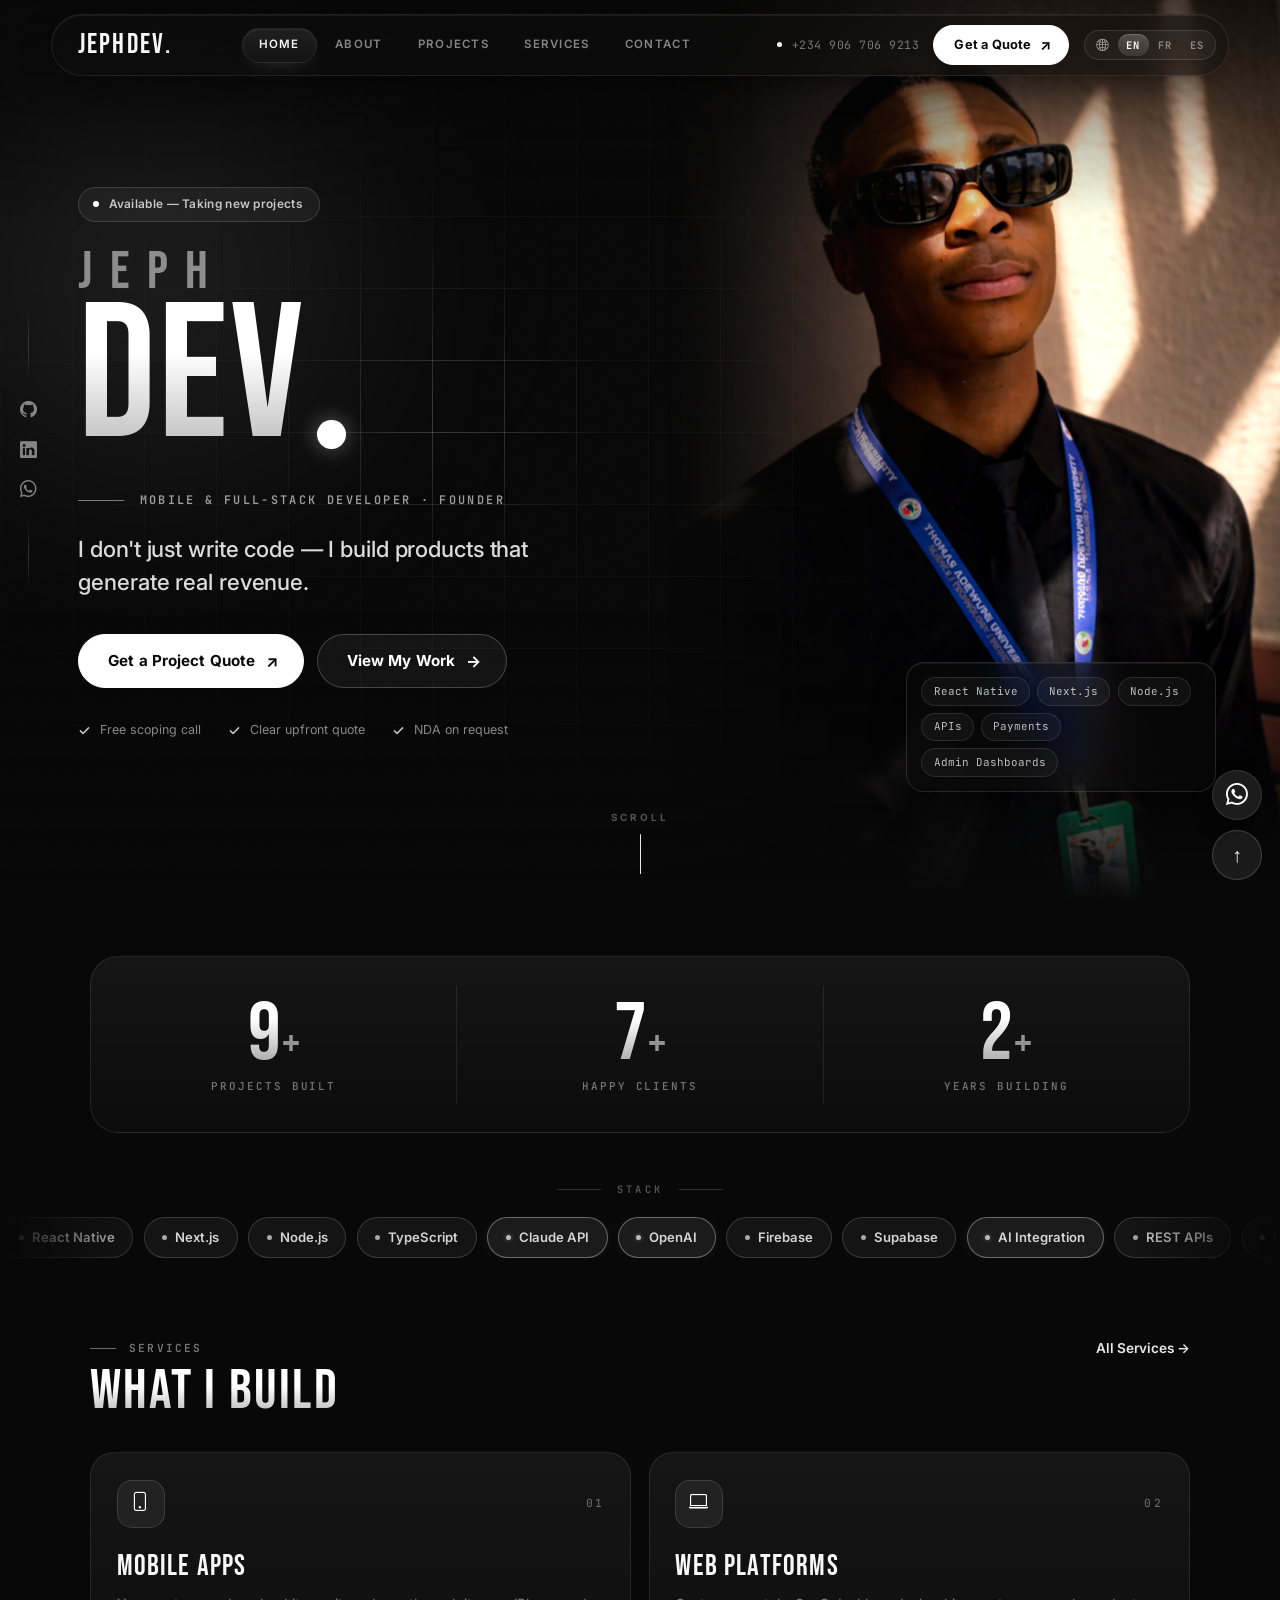
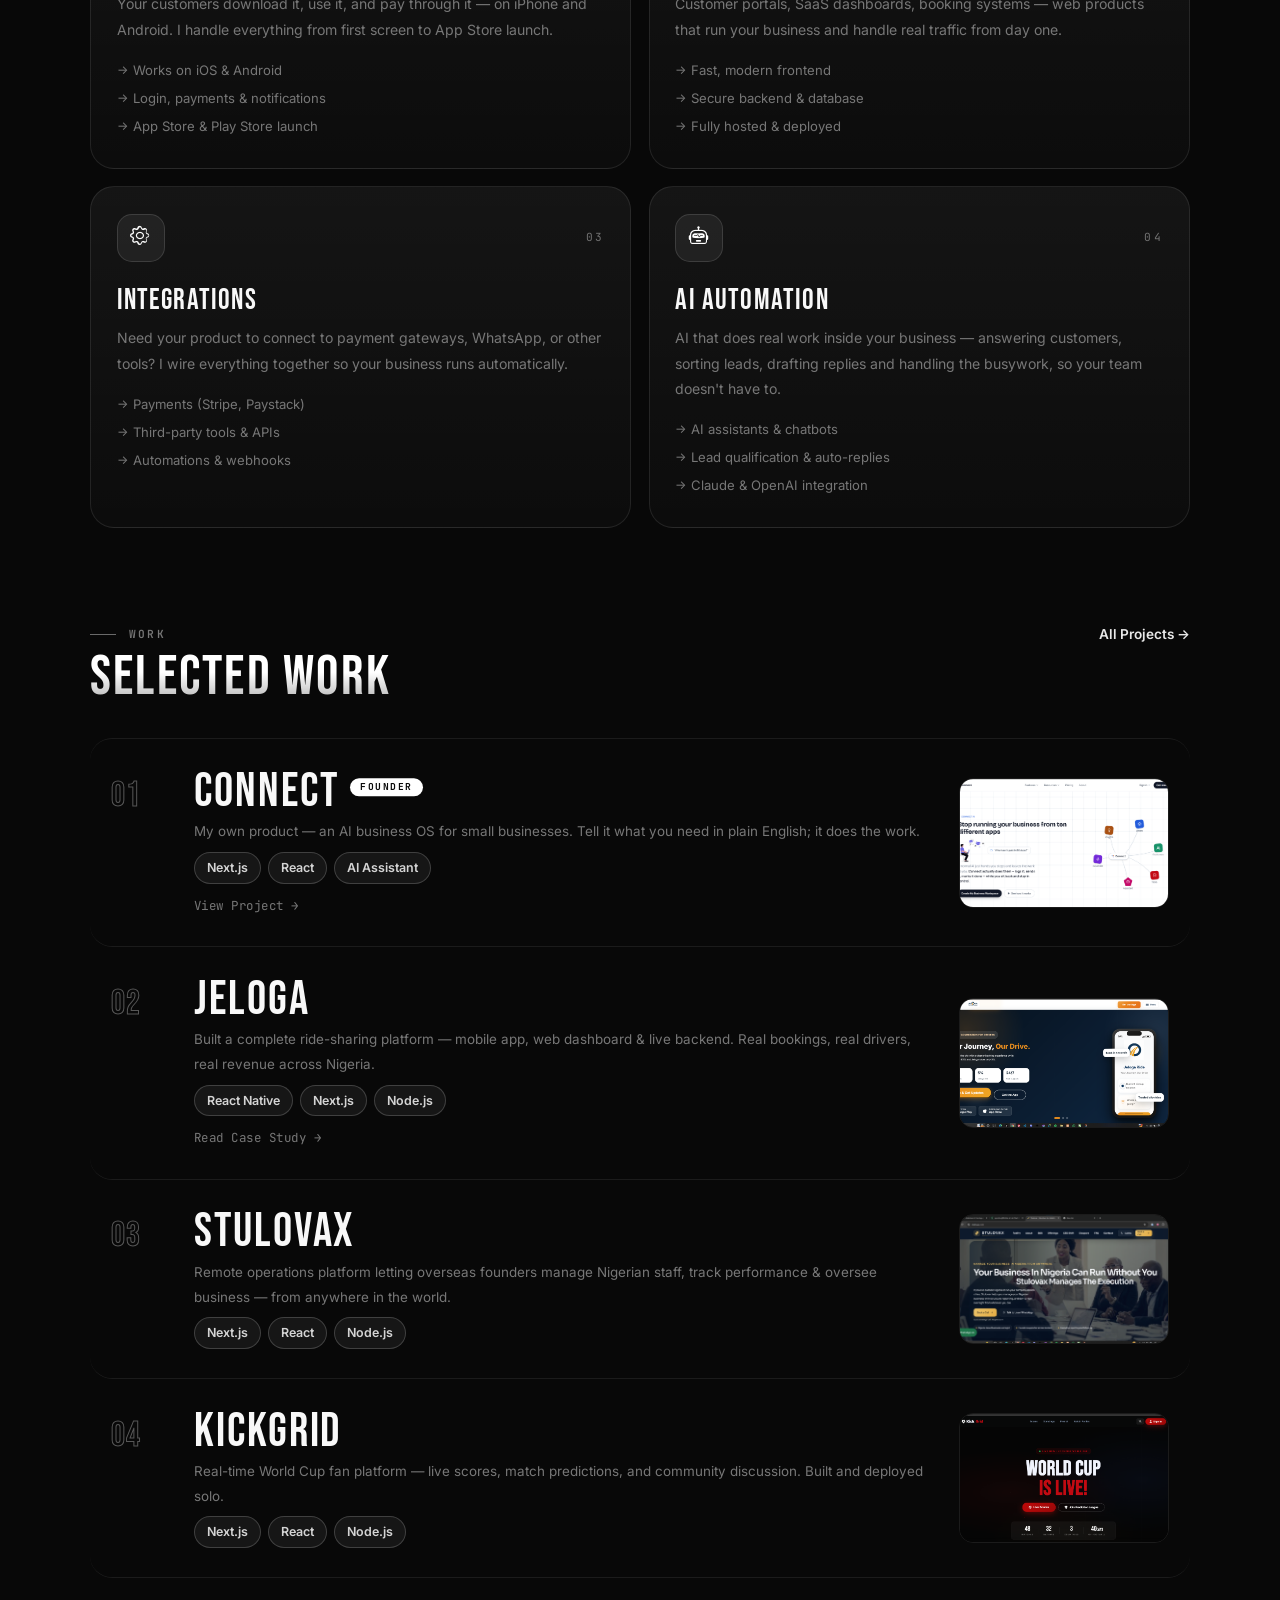
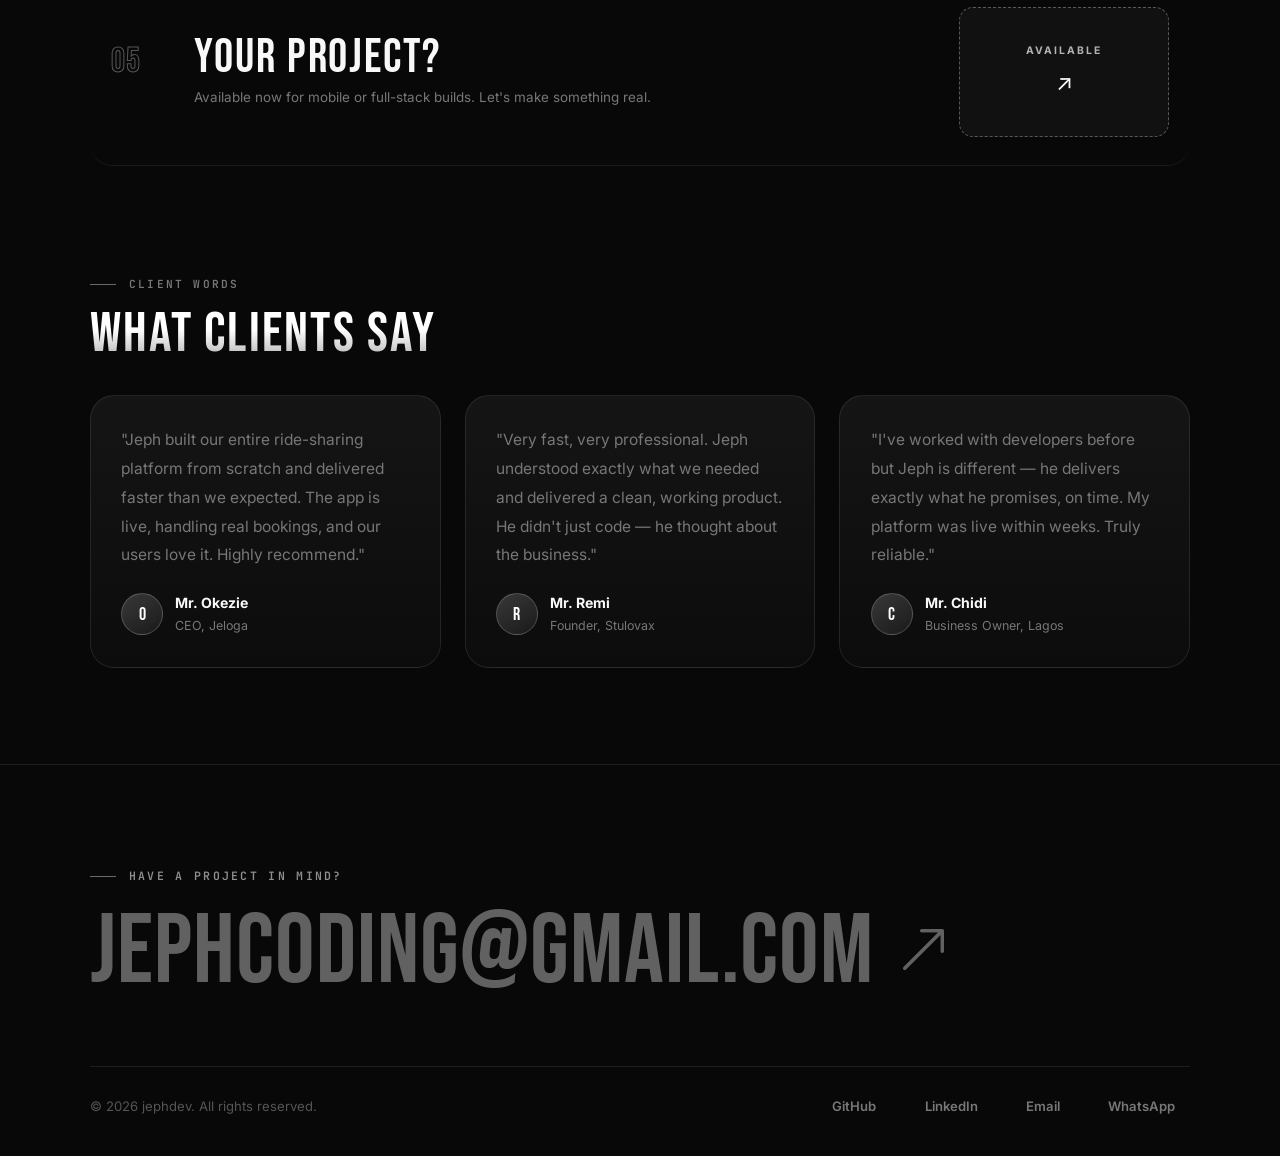
==== commit 24ea4fda: "Add AI Automation service to home and services pages (EN/FR/ES)" ====
--- a/index.html
+++ b/index.html
@@ -180,7 +180,7 @@
         <a href="services.html" class="text-link" style="font-size:0.85rem;" data-i18n="svc.all">All Services →</a>
       </div>
       <h2 data-i18n="svc.title">What I Build</h2>
-      <div class="services-editorial">
+      <div class="services-editorial svc-grid-4">
         <div class="service-col">
           <span class="service-col-num"><span class="svc-ico"><i class="bi bi-phone"></i></span><span class="svc-idx">01</span></span>
           <h3 data-i18n="svc1.title">Mobile Apps</h3>
@@ -209,6 +209,16 @@
             <li data-i18n="svc3.li1">Payments (Stripe, Paystack)</li>
             <li data-i18n="svc3.li2">Third-party tools &amp; APIs</li>
             <li data-i18n="svc3.li3">Automations &amp; webhooks</li>
+          </ul>
+        </div>
+        <div class="service-col">
+          <span class="service-col-num"><span class="svc-ico"><i class="bi bi-robot"></i></span><span class="svc-idx">04</span></span>
+          <h3 data-i18n="svc4.title">AI Automation</h3>
+          <p data-i18n="svc4.desc">AI that does real work inside your business — answering customers, sorting leads, drafting replies and handling the busywork, so your team doesn't have to.</p>
+          <ul>
+            <li data-i18n="svc4.li1">AI assistants &amp; chatbots</li>
+            <li data-i18n="svc4.li2">Lead qualification &amp; auto-replies</li>
+            <li data-i18n="svc4.li3">Claude &amp; OpenAI integration</li>
           </ul>
         </div>
       </div>
--- a/styles.css
+++ b/styles.css
@@ -4398,3 +4398,8 @@
 @media (max-width: 839px) {
   .hero-role::before { display: none; }
 }
+
+/* four service cards (home + services): a clean 2x2 on desktop, one column on phones */
+@media (min-width: 901px) {
+  .services-editorial.svc-grid-4 { grid-template-columns: repeat(2, minmax(0, 1fr)); }
+}
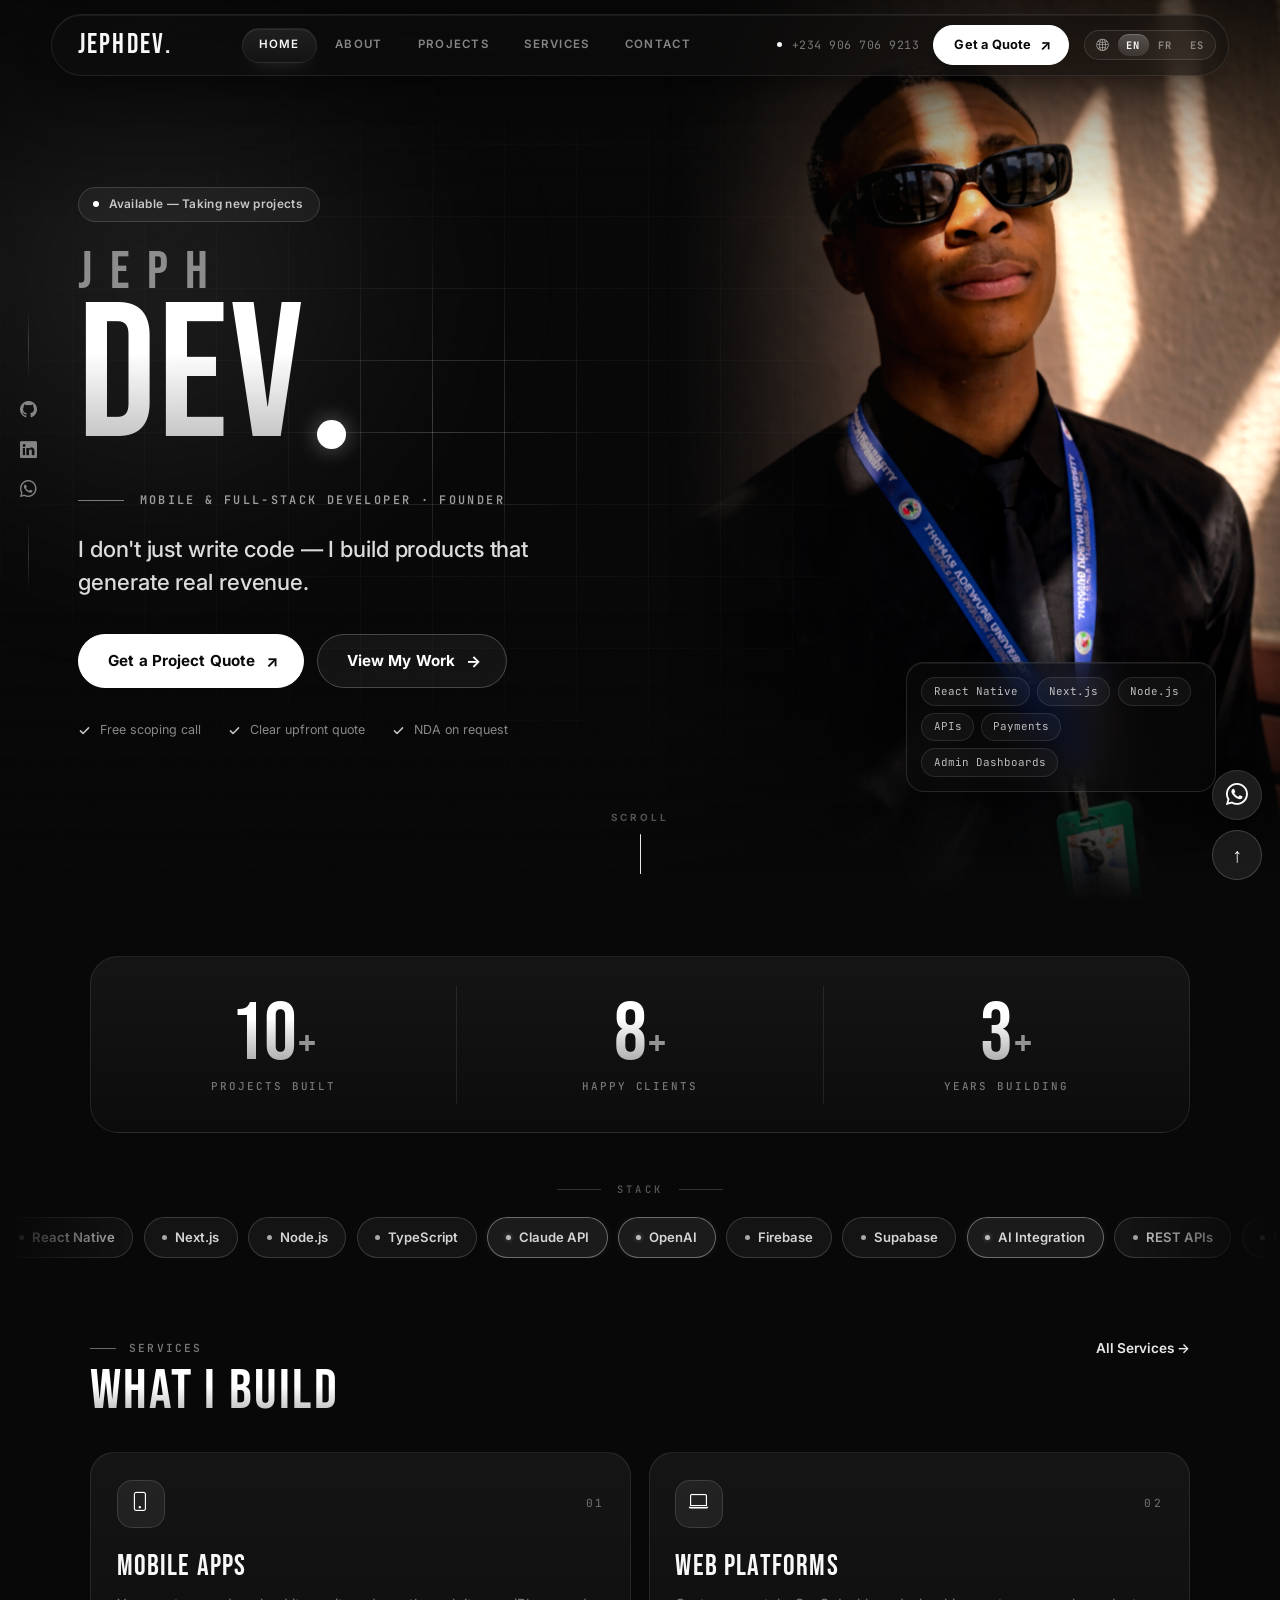
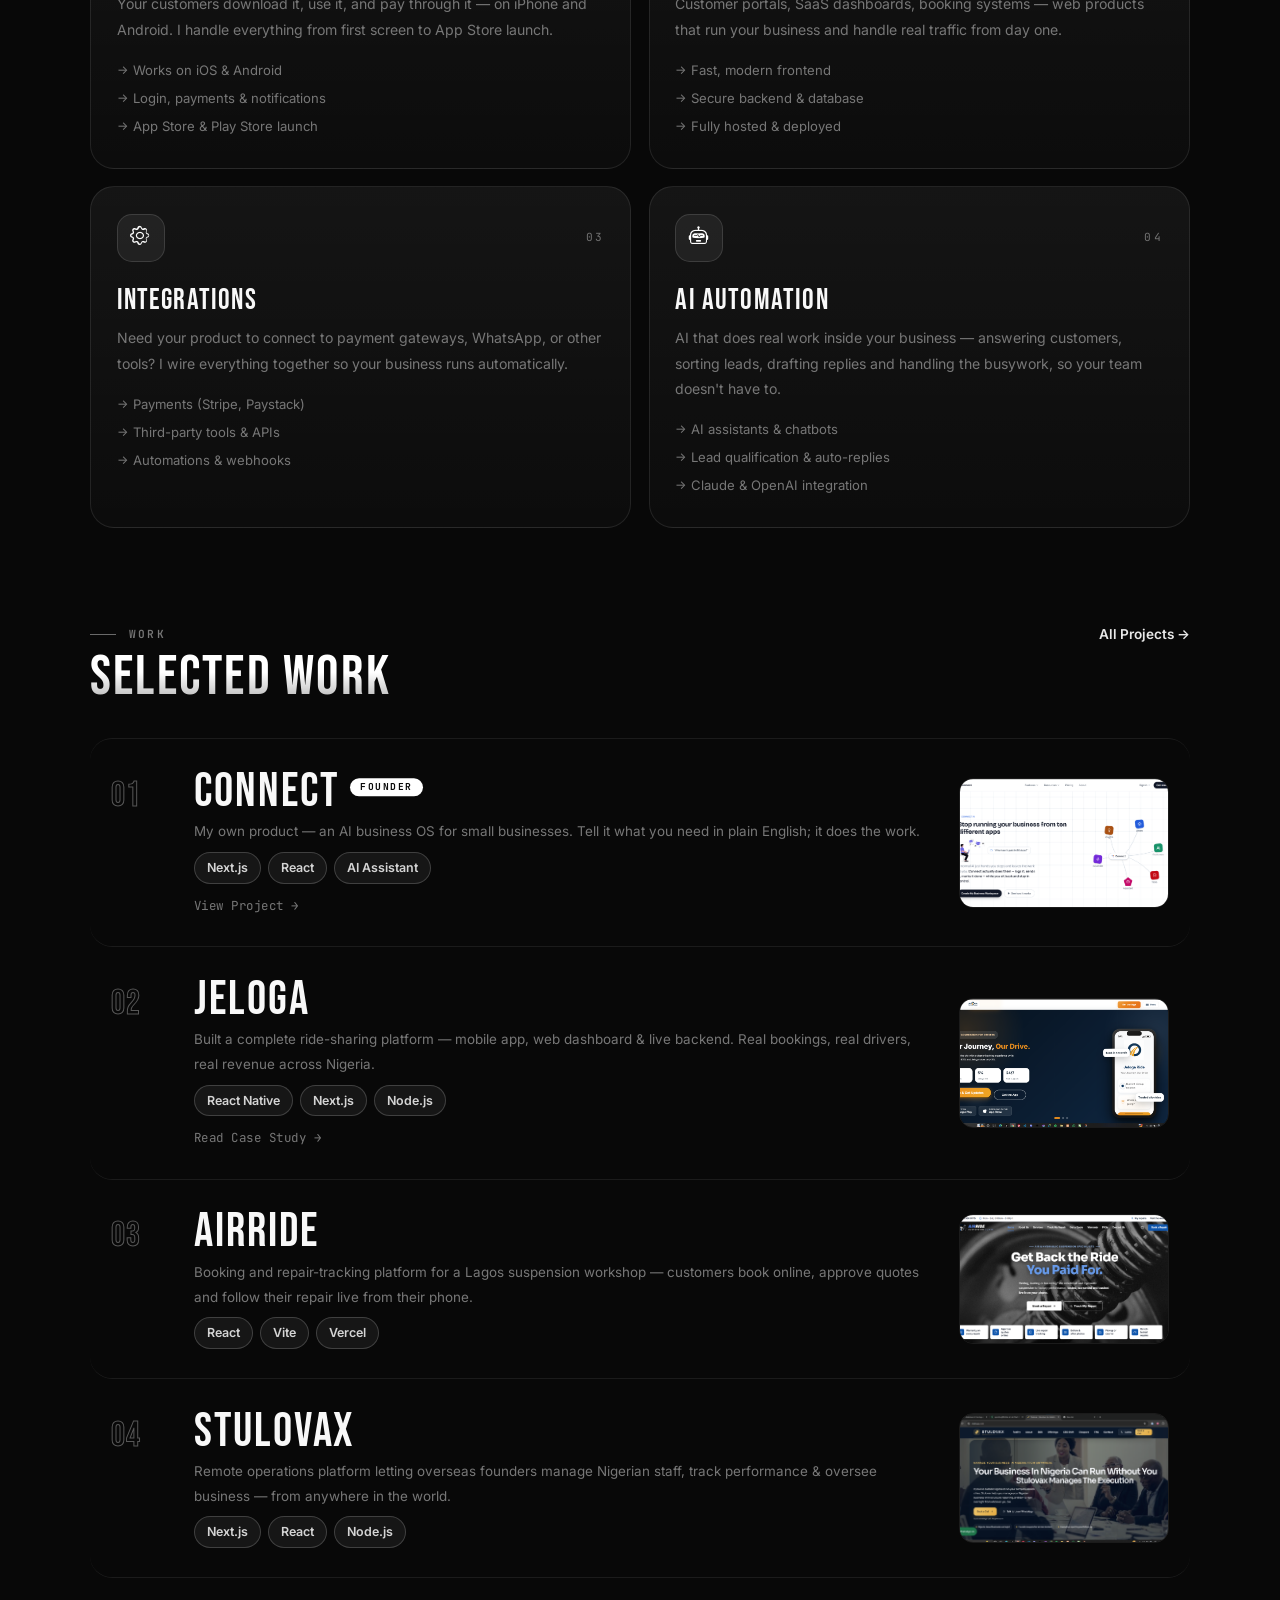
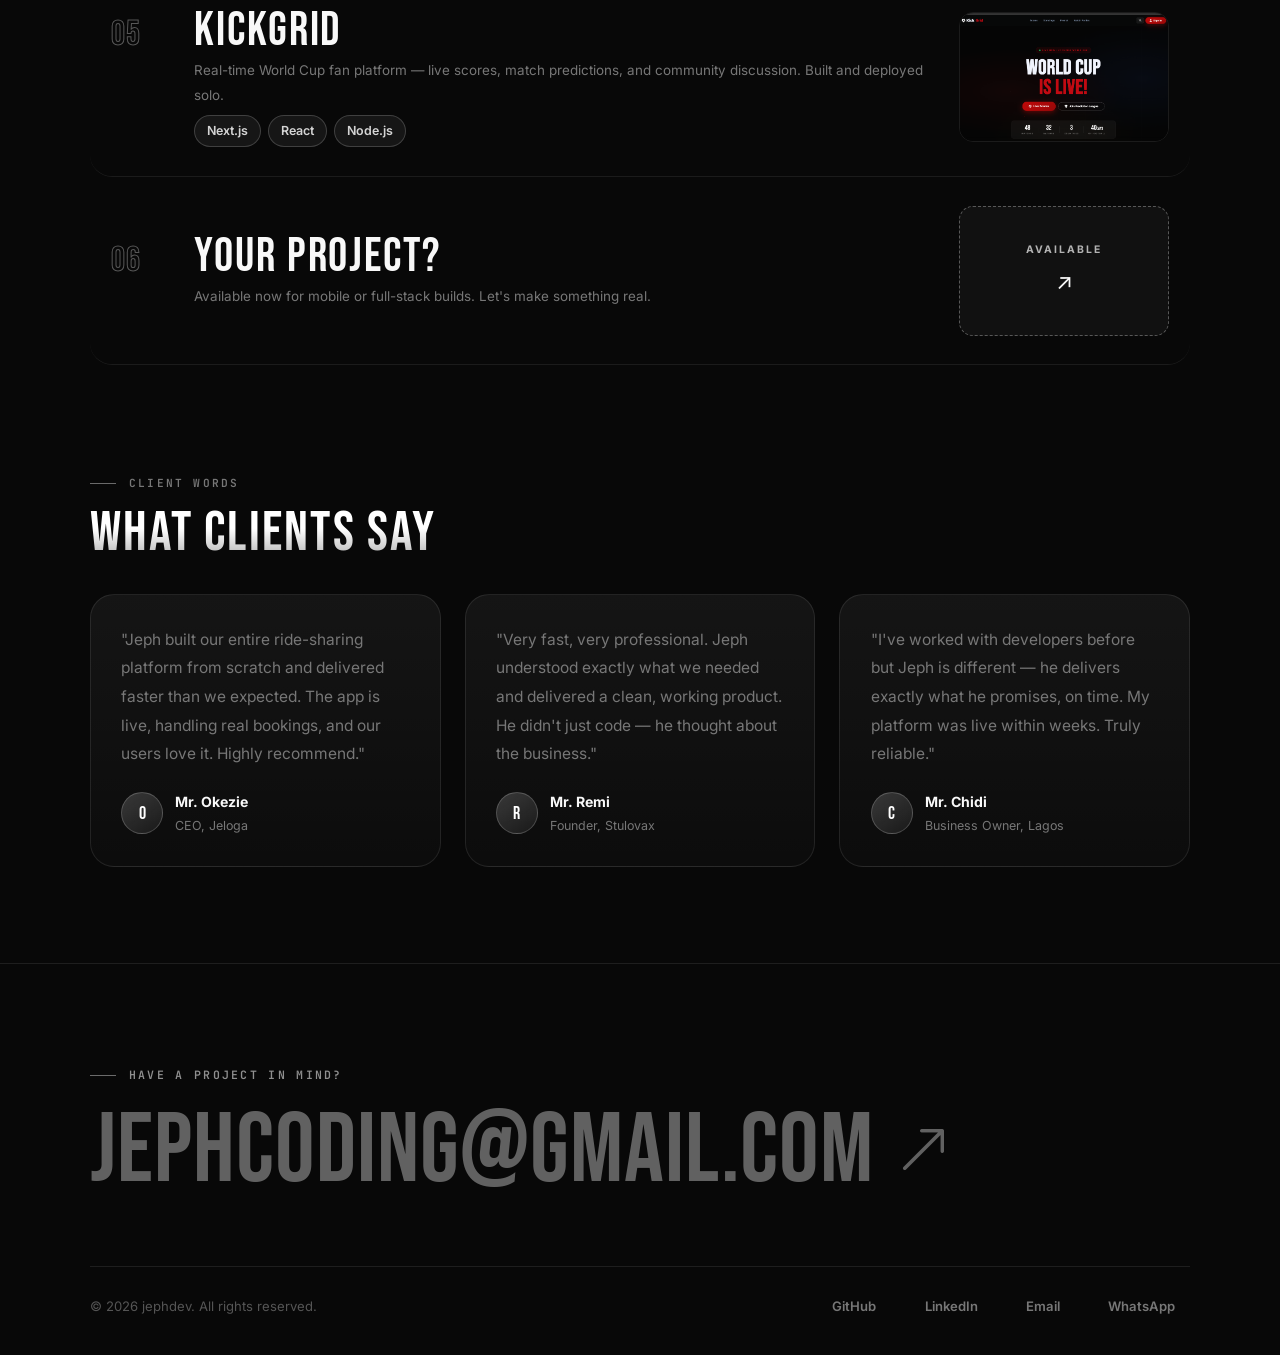
==== commit 42014e7c: "Add Airride project and update Connect live link to connectfast.com.ng" ====
--- a/index.html
+++ b/index.html
@@ -270,9 +270,26 @@
           </div>
         </a>
 
+        <a href="https://airridesuspensionclinic.com.ng" target="_blank" rel="noopener noreferrer" class="work-visual-item">
+          <div class="work-visual-left">
+            <span class="work-num">03</span>
+            <div class="work-info">
+              <h3 data-i18n="worka.title">Airride</h3>
+              <p data-i18n="worka.desc">Booking and repair-tracking platform for a Lagos suspension workshop — customers book online, approve quotes and follow their repair live from their phone.</p>
+              <div class="stack-tags" style="margin-top:0.5rem;">
+                <span>React</span><span>Vite</span><span>Vercel</span>
+              </div>
+            </div>
+          </div>
+          <div class="work-visual-right">
+            <img src="airride.png" alt="Airride preview" class="work-thumb" loading="lazy" />
+            <span class="work-arrow-badge">↗</span>
+          </div>
+        </a>
+
         <a href="https://stulovax.com" target="_blank" rel="noopener noreferrer" class="work-visual-item">
           <div class="work-visual-left">
-            <span class="work-num">03</span>
+            <span class="work-num">04</span>
             <div class="work-info">
               <h3 data-i18n="work2.title">Stulovax</h3>
               <p data-i18n="work2.desc">Remote operations platform letting overseas founders manage Nigerian staff, track performance &amp; oversee business — from anywhere in the world.</p>
@@ -289,7 +306,7 @@
 
         <a href="https://kickgrid.live" target="_blank" rel="noopener noreferrer" class="work-visual-item">
           <div class="work-visual-left">
-            <span class="work-num">04</span>
+            <span class="work-num">05</span>
             <div class="work-info">
               <h3 data-i18n="work3.title">Kickgrid</h3>
               <p data-i18n="work3.desc">Real-time World Cup fan platform — live scores, match predictions, and community discussion. Built and deployed solo.</p>
@@ -306,7 +323,7 @@
 
         <a href="contact.html" class="work-visual-item">
           <div class="work-visual-left">
-            <span class="work-num">05</span>
+            <span class="work-num">06</span>
             <div class="work-info">
               <h3 data-i18n="work4.title">Your Project?</h3>
               <p data-i18n="work4.desc">Available now for mobile or full-stack builds. Let's make something real.</p>
--- a/styles.css
+++ b/styles.css
@@ -4283,7 +4283,7 @@
   box-shadow: 18px 0 0 rgba(255, 255, 255, 0.14), 36px 0 0 rgba(255, 255, 255, 0.08);
 }
 .founder-media::after {
-  content: 'connect-business-os.vercel.app';
+  content: 'connectfast.com.ng';
   position: absolute;
   top: 8px;
   left: 50%;
@@ -4403,3 +4403,11 @@
 @media (min-width: 901px) {
   .services-editorial.svc-grid-4 { grid-template-columns: repeat(2, minmax(0, 1fr)); }
 }
+
+/* three live products: one row on wide screens; on mid widths an odd last card spans the row */
+@media (min-width: 1100px) {
+  .page-main .projects-grid { grid-template-columns: repeat(3, minmax(0, 1fr)); gap: 1.4rem; }
+}
+@media (min-width: 861px) and (max-width: 1099px) {
+  .page-main .projects-grid > .project-card:last-child:nth-child(odd) { grid-column: 1 / -1; }
+}
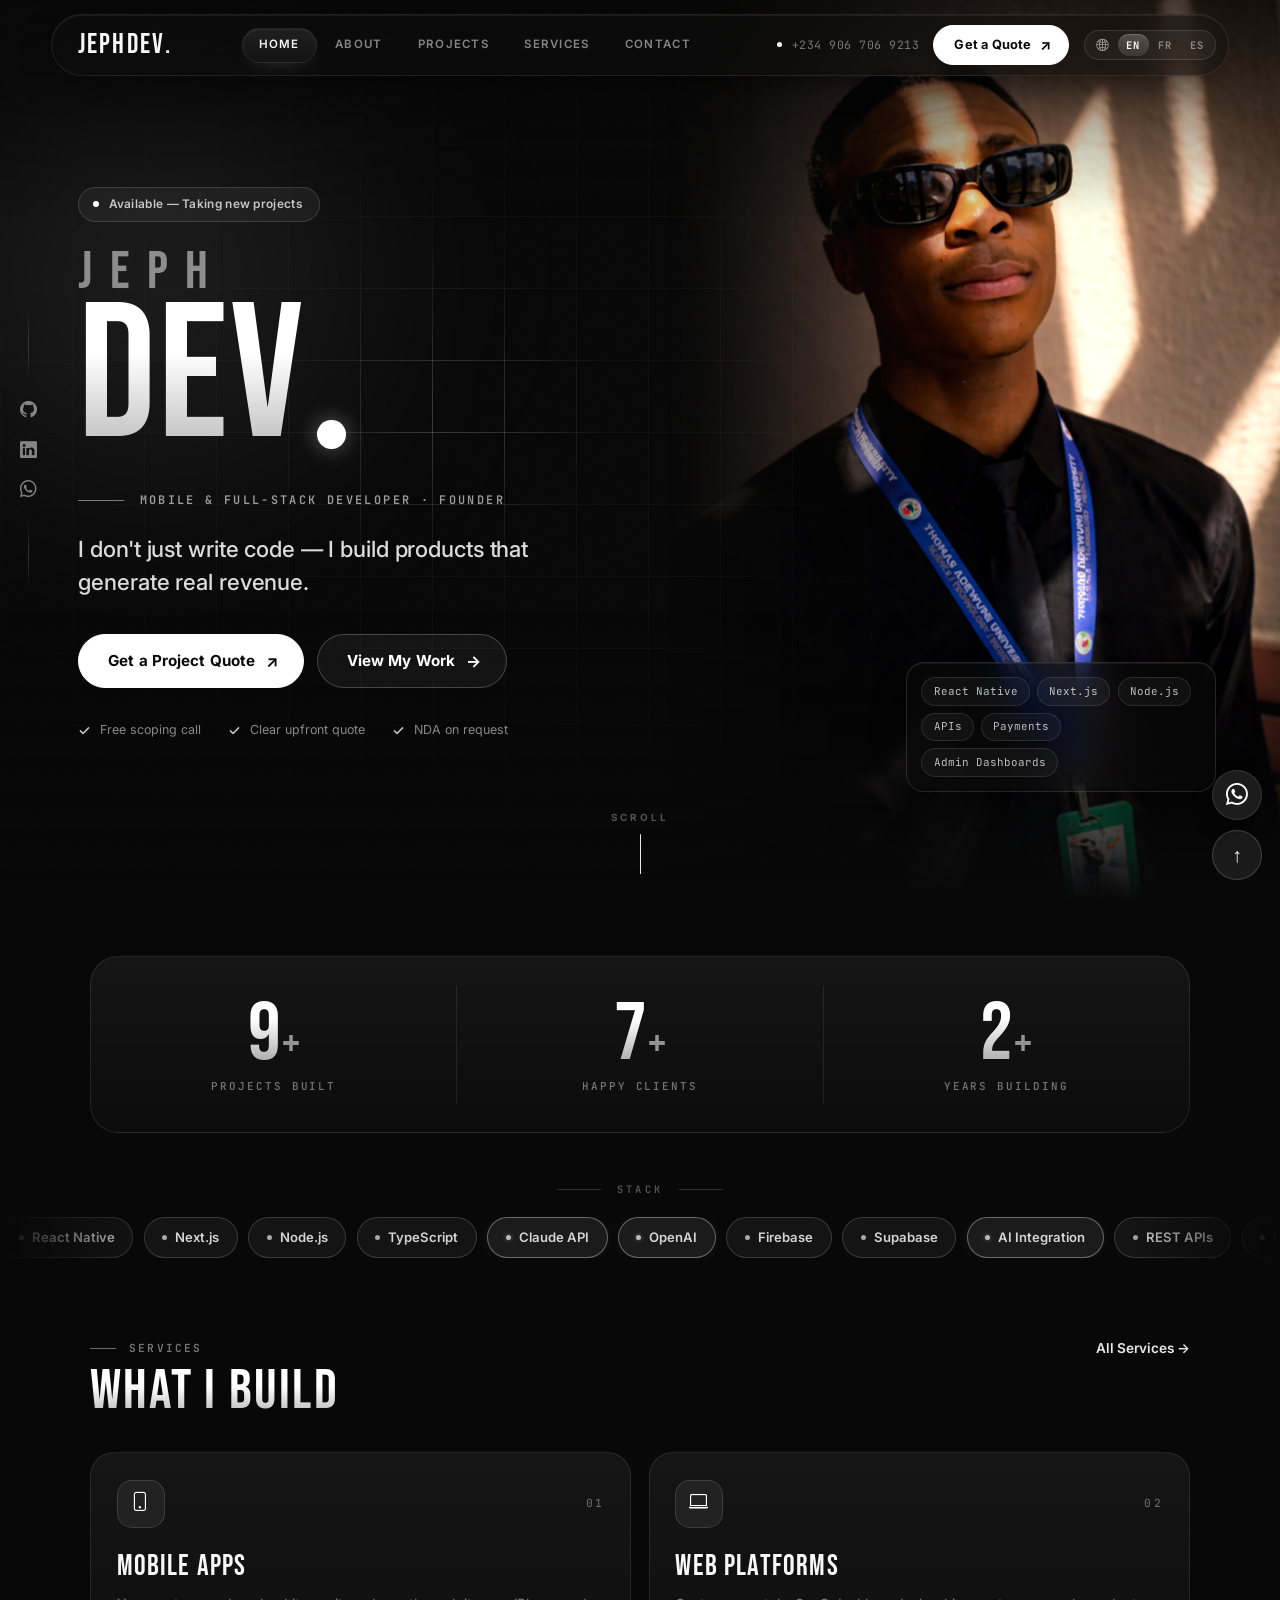
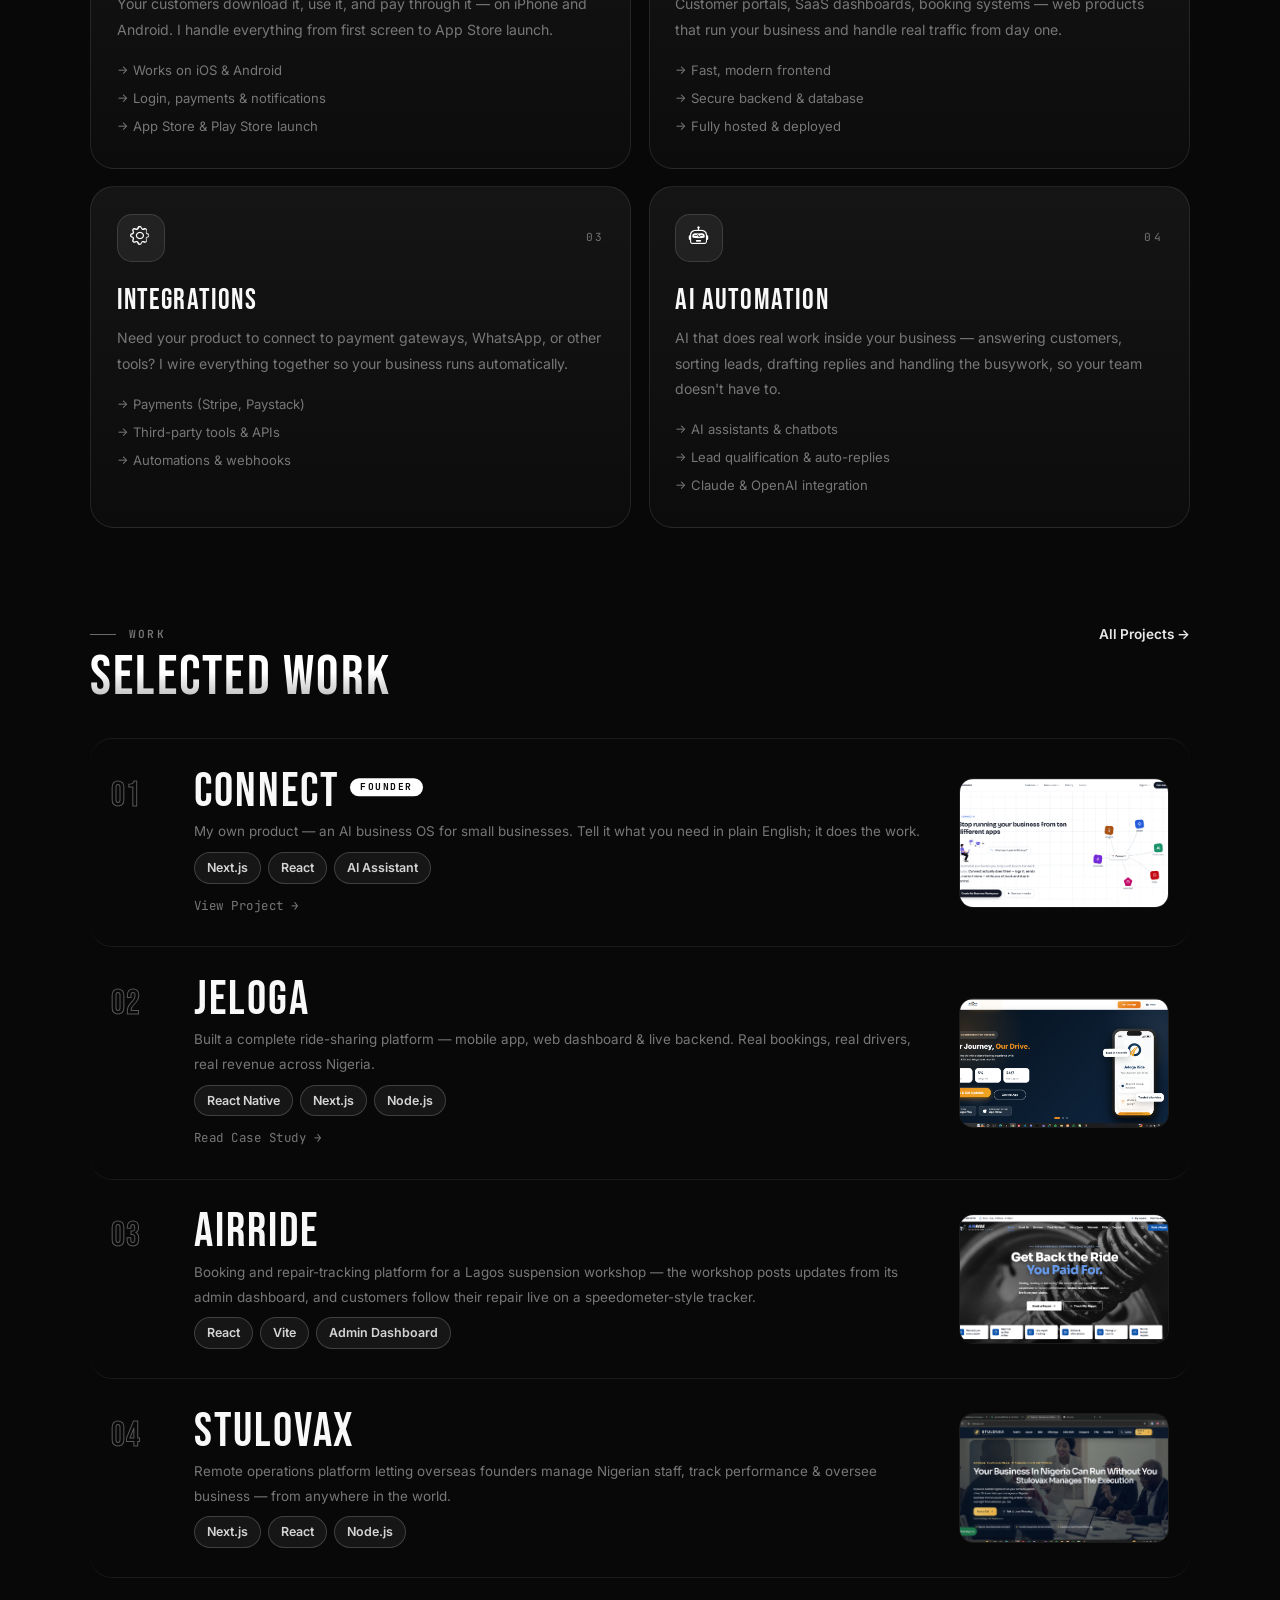
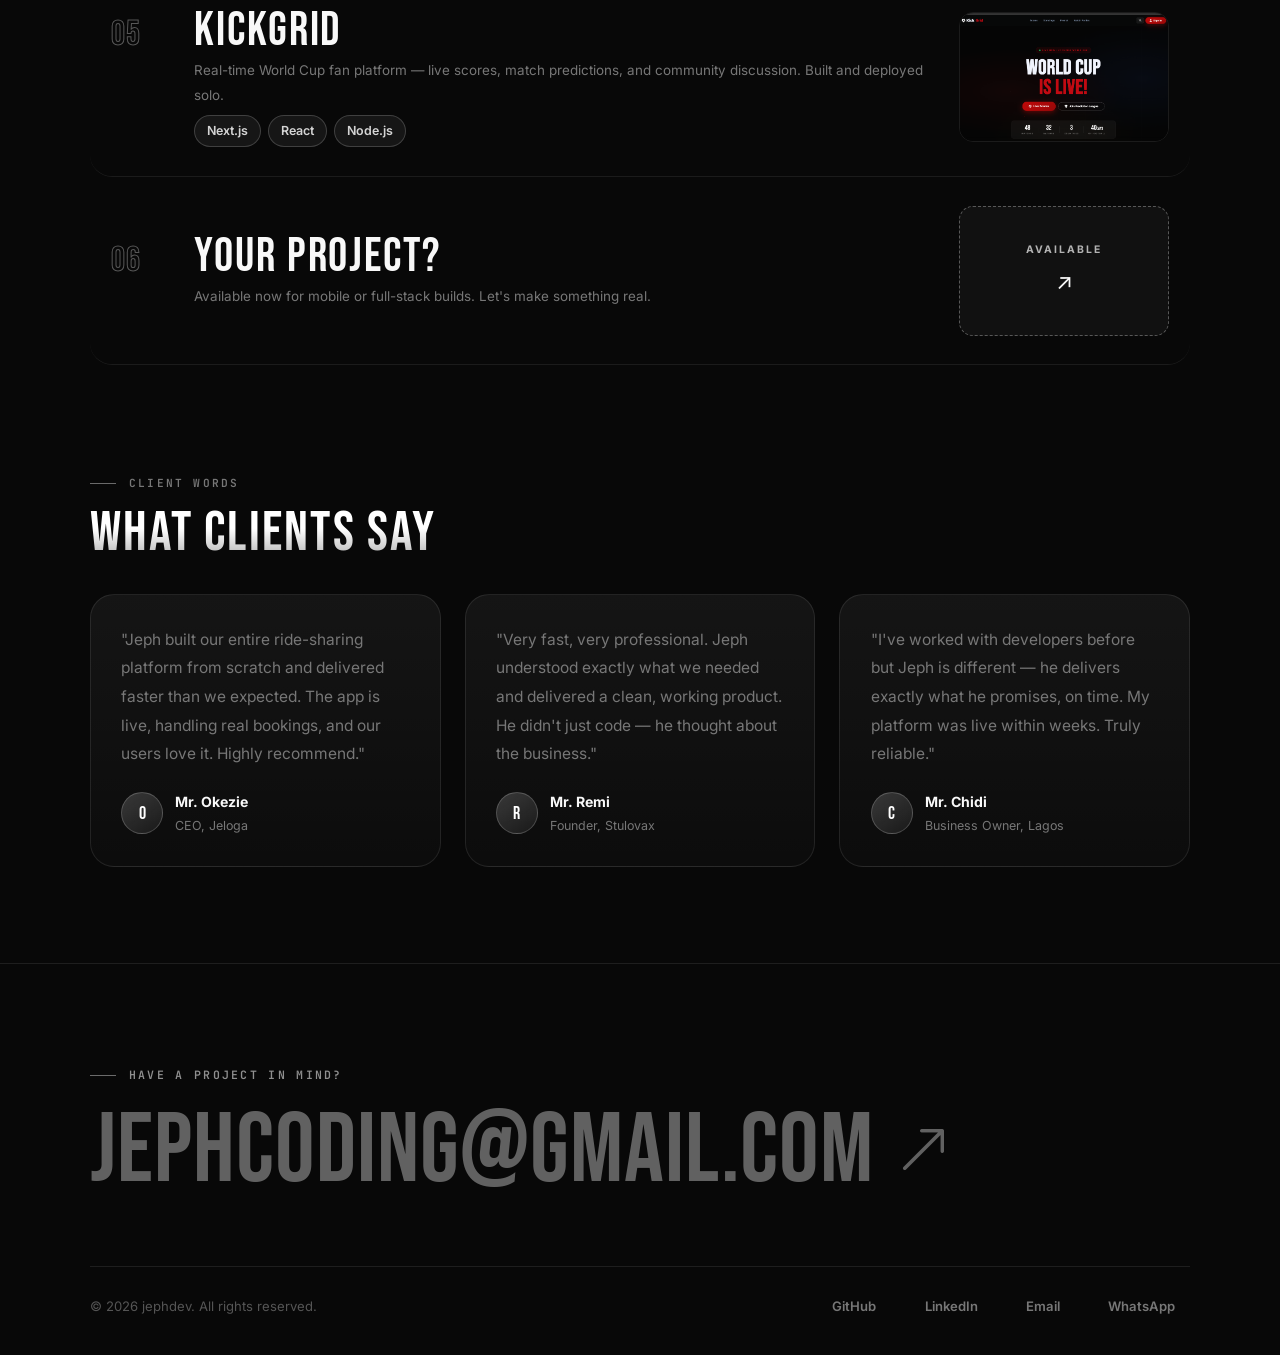
==== commit 4ce04b2c: "Describe Airride admin-to-customer repair tracking with speedometer tracker" ====
--- a/index.html
+++ b/index.html
@@ -275,9 +275,9 @@
             <span class="work-num">03</span>
             <div class="work-info">
               <h3 data-i18n="worka.title">Airride</h3>
-              <p data-i18n="worka.desc">Booking and repair-tracking platform for a Lagos suspension workshop — customers book online, approve quotes and follow their repair live from their phone.</p>
+              <p data-i18n="worka.desc">Booking and repair-tracking platform for a Lagos suspension workshop — the workshop posts updates from its admin dashboard, and customers follow their repair live on a speedometer-style tracker.</p>
               <div class="stack-tags" style="margin-top:0.5rem;">
-                <span>React</span><span>Vite</span><span>Vercel</span>
+                <span>React</span><span>Vite</span><span>Admin Dashboard</span>
               </div>
             </div>
           </div>
